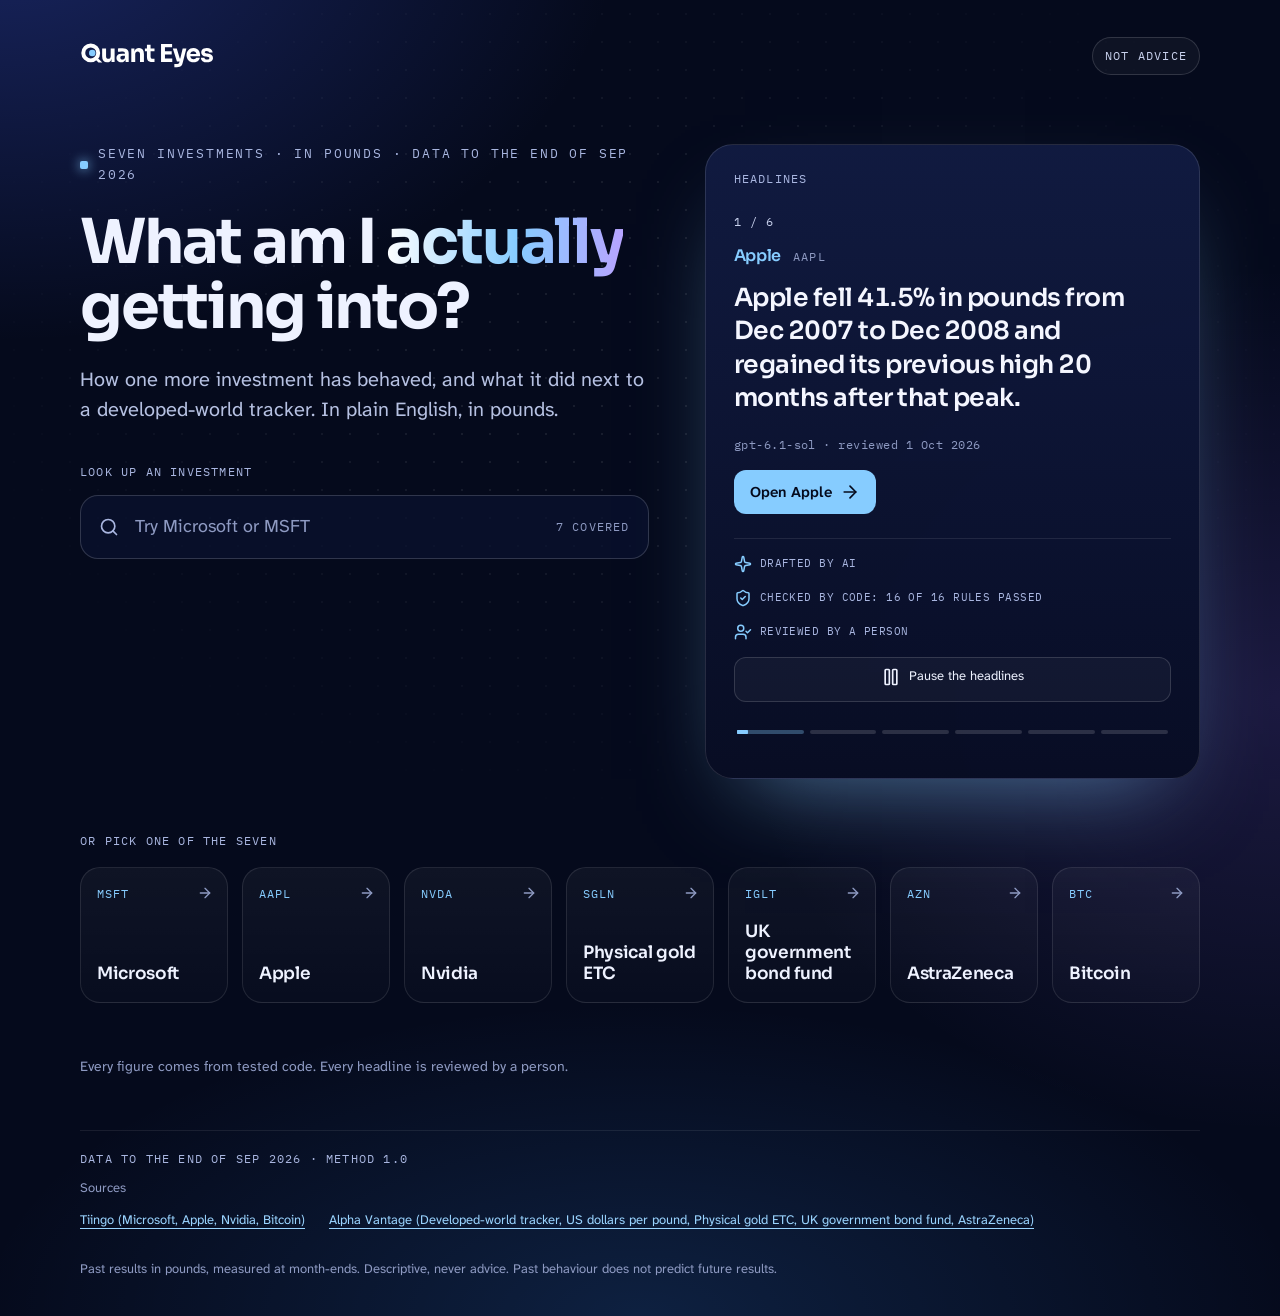
==== site/index.html @ 141f1e31 "Task 10b: Quant Eyes logo in the header, SVG favicon, old mark removed; site rebuilt" ====
<!doctype html>
<html lang="en-GB">
<head>
<meta charset="utf-8">
<meta name="viewport" content="width=device-width, initial-scale=1">
<title data-qx="title">Quant Eyes: seven investments in plain English</title>
<meta data-qx="description" data-qx-attr="content" content="How one more investment has behaved, and what it did next to a developed-world tracker. In plain English, in pounds." name="description">
<meta data-qx="og-title" data-qx-attr="content" content="Quant Eyes: seven investments in plain English" property="og:title">
<meta data-qx="og-description" data-qx-attr="content" content="How one more investment has behaved, and what it did next to a developed-world tracker. In plain English, in pounds." property="og:description">
<meta property="og:type" content="website">
<link rel="stylesheet" href="assets/site.css">
<link rel="icon" type="image/svg+xml" href="assets/brand/favicon.svg">
<script src="assets/site.js" defer>
</script>
</head>
<body>
<header>
<a data-qx="site-name" href="./">Quant Eyes</a>
<p data-qx="not-advice">Not advice</p>
</header>
<main data-layout="landing">
<div data-layout="landing-intro">
<p data-qx="kicker">Seven investments · in pounds · data to the end of Sep 2026</p>
<h1 data-qx="hero">What am I 
<span data-layout="hero-accent">actually
</span> getting into?
</h1>
<p data-qx="tagline">How one more investment has behaved, and what it did next to a developed-world tracker. In plain English, in pounds.</p>
<div data-layout="search" hidden>
<label data-qx="search-label" for="asset-search">Look up an investment</label>
<div data-layout="search-field">
<input data-qx="search-hint" data-qx-attr="placeholder" placeholder="Try Microsoft or MSFT" id="asset-search" type="search">
<p data-qx="search-count">7 covered</p>
</div>
<ul>
<li hidden>
<a href="msft/">
<span data-qx="result-label" data-qx-key="msft">Microsoft</span>
<span data-qx="result-ticker" data-qx-key="msft">MSFT</span>
<span data-qx="result-name" data-qx-key="msft">Microsoft Corporation</span>
</a>
</li>
<li hidden>
<a href="aapl/">
<span data-qx="result-label" data-qx-key="aapl">Apple</span>
<span data-qx="result-ticker" data-qx-key="aapl">AAPL</span>
<span data-qx="result-name" data-qx-key="aapl">Apple Inc.</span>
</a>
</li>
<li hidden>
<a href="nvda/">
<span data-qx="result-label" data-qx-key="nvda">Nvidia</span>
<span data-qx="result-ticker" data-qx-key="nvda">NVDA</span>
<span data-qx="result-name" data-qx-key="nvda">NVIDIA Corporation</span>
</a>
</li>
<li hidden>
<a href="sgln/">
<span data-qx="result-label" data-qx-key="sgln">Physical gold ETC</span>
<span data-qx="result-ticker" data-qx-key="sgln">SGLN</span>
<span data-qx="result-name" data-qx-key="sgln">iShares Physical Gold ETC</span>
</a>
</li>
<li hidden>
<a href="iglt/">
<span data-qx="result-label" data-qx-key="iglt">UK government bond fund</span>
<span data-qx="result-ticker" data-qx-key="iglt">IGLT</span>
<span data-qx="result-name" data-qx-key="iglt">iShares Core UK Gilts UCITS ETF</span>
</a>
</li>
<li hidden>
<a href="azn/">
<span data-qx="result-label" data-qx-key="azn">AstraZeneca</span>
<span data-qx="result-ticker" data-qx-key="azn">AZN</span>
<span data-qx="result-name" data-qx-key="azn">AstraZeneca PLC</span>
</a>
</li>
<li hidden>
<a href="btc/">
<span data-qx="result-label" data-qx-key="btc">Bitcoin</span>
<span data-qx="result-ticker" data-qx-key="btc">BTC</span>
<span data-qx="result-name" data-qx-key="btc">Bitcoin</span>
</a>
</li>
</ul>
<div data-layout="not-covered" hidden>
<p data-qx="not-covered-title">Not covered yet</p>
<p data-qx="not-covered-text">This site covers seven investments in depth rather than many in outline. Every figure comes from tested code, and every headline is reviewed by a person.</p>
</div>
</div>
</div>
<section data-layout="headlines">
<p data-qx="section-label" data-qx-key="headlines">Headlines</p>
<article>
<div data-layout="slide-heading">
<p data-qx="slide-position" data-qx-key="aapl">1 / 6</p>
<p data-qx="slide-label" data-qx-key="aapl">Apple</p>
<p data-qx="slide-ticker" data-qx-key="aapl">AAPL</p>
</div>
<p data-qx="headline" data-qx-key="aapl">Apple fell 41.5% in pounds from Dec 2007 to Dec 2008 and regained its previous high 20 months after that peak.</p>
<p data-qx="slide-meta" data-qx-key="aapl">gpt-6.1-sol · reviewed 1 Oct 2026</p>
<a data-qx="slide-open" data-qx-key="aapl" href="aapl/">Open Apple</a>
</article>
<article>
<div data-layout="slide-heading">
<p data-qx="slide-position" data-qx-key="nvda">2 / 6</p>
<p data-qx="slide-label" data-qx-key="nvda">Nvidia</p>
<p data-qx="slide-ticker" data-qx-key="nvda">NVDA</p>
</div>
<p data-qx="headline" data-qx-key="nvda">Nvidia fell 72.5% in pounds from Sep 2007 to Nov 2008, leaving £10,000 invested at the high worth £2,750 at the low.</p>
<p data-qx="slide-meta" data-qx-key="nvda">gpt-6.1-sol · reviewed 1 Oct 2026</p>
<a data-qx="slide-open" data-qx-key="nvda" href="nvda/">Open Nvidia</a>
</article>
<article>
<div data-layout="slide-heading">
<p data-qx="slide-position" data-qx-key="sgln">3 / 6</p>
<p data-qx="slide-label" data-qx-key="sgln">Physical gold ETC</p>
<p data-qx="slide-ticker" data-qx-key="sgln">SGLN</p>
</div>
<p data-qx="headline" data-qx-key="sgln">Physical gold ETC had annual volatility of 16.9% and fell 38.2% in pounds from Aug 2011 to Jul 2015.</p>
<p data-qx="slide-meta" data-qx-key="sgln">gpt-6.1-sol · reviewed 1 Oct 2026</p>
<a data-qx="slide-open" data-qx-key="sgln" href="sgln/">Open Physical gold ETC</a>
</article>
<article>
<div data-layout="slide-heading">
<p data-qx="slide-position" data-qx-key="iglt">4 / 6</p>
<p data-qx="slide-label" data-qx-key="iglt">UK government bond fund</p>
<p data-qx="slide-ticker" data-qx-key="iglt">IGLT</p>
</div>
<p data-qx="headline" data-qx-key="iglt">The UK government bond fund fell 31.9% from May 2020 to Oct 2023 and remained 26.8% below that high in Sep 2026.</p>
<p data-qx="slide-meta" data-qx-key="iglt">gpt-6.1-sol · reviewed 1 Oct 2026</p>
<a data-qx="slide-open" data-qx-key="iglt" href="iglt/">Open UK government bond fund</a>
</article>
<article>
<div data-layout="slide-heading">
<p data-qx="slide-position" data-qx-key="azn">5 / 6</p>
<p data-qx="slide-label" data-qx-key="azn">AstraZeneca</p>
<p data-qx="slide-ticker" data-qx-key="azn">AZN</p>
</div>
<p data-qx="headline" data-qx-key="azn">AstraZeneca fell 41.0% from Aug 2006 to Mar 2008 and regained its previous high 43 months after the fall began.</p>
<p data-qx="slide-meta" data-qx-key="azn">gpt-6.1-sol · reviewed 1 Oct 2026</p>
<a data-qx="slide-open" data-qx-key="azn" href="azn/">Open AstraZeneca</a>
</article>
<article>
<div data-layout="slide-heading">
<p data-qx="slide-position" data-qx-key="btc">6 / 6</p>
<p data-qx="slide-label" data-qx-key="btc">Bitcoin</p>
<p data-qx="slide-ticker" data-qx-key="btc">BTC</p>
</div>
<p data-qx="headline" data-qx-key="btc">Bitcoin’s volatility was 72.2% a year in pounds, and it fell 74.2% from Dec 2017 to Jan 2019.</p>
<p data-qx="slide-meta" data-qx-key="btc">gpt-6.1-sol · reviewed 1 Oct 2026</p>
<a data-qx="slide-open" data-qx-key="btc" href="btc/">Open Bitcoin</a>
</article>
<div data-layout="chain">
<p data-qx="chain" data-qx-key="drafted">Drafted by AI</p>
<p data-qx="chain" data-qx-key="checked">Checked by code: 16 of 16 rules passed</p>
<p data-qx="chain" data-qx-key="reviewed">Reviewed by a person</p>
</div>
<div data-layout="headline-controls" hidden>
<button type="button" data-layout="headline-toggle">
<span data-qx="pause">Pause the headlines</span>
<span data-qx="play" hidden>Play the headlines</span>
</button>
<button data-qx="segment" data-qx-key="aapl" data-qx-attr="aria-label" aria-label="Show the headline for Apple" type="button"></button>
<button data-qx="segment" data-qx-key="nvda" data-qx-attr="aria-label" aria-label="Show the headline for Nvidia" type="button"></button>
<button data-qx="segment" data-qx-key="sgln" data-qx-attr="aria-label" aria-label="Show the headline for Physical gold ETC" type="button"></button>
<button data-qx="segment" data-qx-key="iglt" data-qx-attr="aria-label" aria-label="Show the headline for UK government bond fund" type="button"></button>
<button data-qx="segment" data-qx-key="azn" data-qx-attr="aria-label" aria-label="Show the headline for AstraZeneca" type="button"></button>
<button data-qx="segment" data-qx-key="btc" data-qx-attr="aria-label" aria-label="Show the headline for Bitcoin" type="button"></button>
</div>
</section>
<div data-layout="tiles">
<p data-qx="tiles-label">Or pick one of the seven</p>
<div data-layout="tile-grid">
<a href="msft/">
<span data-qx="tile-ticker" data-qx-key="msft">MSFT</span>
<span data-qx="tile-label" data-qx-key="msft">Microsoft</span>
</a>
<a href="aapl/">
<span data-qx="tile-ticker" data-qx-key="aapl">AAPL</span>
<span data-qx="tile-label" data-qx-key="aapl">Apple</span>
</a>
<a href="nvda/">
<span data-qx="tile-ticker" data-qx-key="nvda">NVDA</span>
<span data-qx="tile-label" data-qx-key="nvda">Nvidia</span>
</a>
<a href="sgln/">
<span data-qx="tile-ticker" data-qx-key="sgln">SGLN</span>
<span data-qx="tile-label" data-qx-key="sgln">Physical gold ETC</span>
</a>
<a href="iglt/">
<span data-qx="tile-ticker" data-qx-key="iglt">IGLT</span>
<span data-qx="tile-label" data-qx-key="iglt">UK government bond fund</span>
</a>
<a href="azn/">
<span data-qx="tile-ticker" data-qx-key="azn">AZN</span>
<span data-qx="tile-label" data-qx-key="azn">AstraZeneca</span>
</a>
<a href="btc/">
<span data-qx="tile-ticker" data-qx-key="btc">BTC</span>
<span data-qx="tile-label" data-qx-key="btc">Bitcoin</span>
</a>
</div>
</div>
<p data-qx="strip">Every figure comes from tested code. Every headline is reviewed by a person.</p>
</main>
<footer>
<p data-qx="footer-data">Data to the end of Sep 2026 · Method 1.0</p>
<div data-layout="sources">
<p data-qx="sources-label">Sources</p>
<a data-qx="source" data-qx-key="Tiingo" href="https://www.tiingo.com">Tiingo (Microsoft, Apple, Nvidia, Bitcoin)</a>
<a data-qx="source" data-qx-key="Alpha Vantage" href="https://www.alphavantage.co">Alpha Vantage (Developed-world tracker, US dollars per pound, Physical gold ETC, UK government bond fund, AstraZeneca)</a>
</div>
<p data-qx="disclaimer">Past results in pounds, measured at month-ends. Descriptive, never advice. Past behaviour does not predict future results.</p>
</footer>
</body>
</html>
---- site/assets/site.css ----
@font-face {
  font-family: "Sora";
  src: url("fonts/sora-latin-600-normal.woff2") format("woff2");
  font-weight: 600;
  font-style: normal;
  font-display: swap;
}
@font-face {
  font-family: "Sora";
  src: url("fonts/sora-latin-700-normal.woff2") format("woff2");
  font-weight: 700;
  font-style: normal;
  font-display: swap;
}
@font-face {
  font-family: "Atkinson Hyperlegible Next";
  src: url("fonts/atkinson-hyperlegible-next-latin-400-normal.woff2") format("woff2");
  font-weight: 400;
  font-style: normal;
  font-display: swap;
}
@font-face {
  font-family: "Atkinson Hyperlegible Next";
  src: url("fonts/atkinson-hyperlegible-next-latin-600-normal.woff2") format("woff2");
  font-weight: 600;
  font-style: normal;
  font-display: swap;
}
@font-face {
  font-family: "Atkinson Hyperlegible Next";
  src: url("fonts/atkinson-hyperlegible-next-latin-700-normal.woff2") format("woff2");
  font-weight: 700;
  font-style: normal;
  font-display: swap;
}
@font-face {
  font-family: "IBM Plex Mono";
  src: url("fonts/ibm-plex-mono-latin-400-normal.woff2") format("woff2");
  font-weight: 400;
  font-style: normal;
  font-display: swap;
}
@font-face {
  font-family: "IBM Plex Mono";
  src: url("fonts/ibm-plex-mono-latin-500-normal.woff2") format("woff2");
  font-weight: 500;
  font-style: normal;
  font-display: swap;
}

:root {
  color-scheme: dark;
  --qx-ground: #050A1C;
  --qx-text: #EEF2FF;
  --qx-secondary: #B6C1E2;
  --qx-label: #A9B6E0;
  --qx-muted: #8E9AC2;
  --qx-accent: #86CCFF;
  --qx-glow: rgba(134, 204, 255, 0.55);
  --qx-line: rgba(255, 255, 255, 0.09);
  --qx-display: "Sora", system-ui, sans-serif;
  --qx-body: "Atkinson Hyperlegible Next", system-ui, sans-serif;
  --qx-mono: "IBM Plex Mono", ui-monospace, monospace;
}
* { box-sizing: border-box; }
html { background: var(--qx-ground); }
body {
  margin: 0;
  min-width: 320px;
  color: var(--qx-text);
  background-color: var(--qx-ground);
  background-image: radial-gradient(1000px 680px at 0% -80px, rgba(70, 100, 255, 0.30), transparent 62%), radial-gradient(900px 720px at 100% 700px, rgba(150, 110, 255, 0.16), transparent 60%), radial-gradient(1100px 520px at 50% 100%, rgba(60, 150, 255, 0.16), transparent 60%);
  font-family: var(--qx-body);
  font-variant-numeric: tabular-nums;
  font-size: 18px;
  line-height: 1.6;
  -webkit-font-smoothing: antialiased;
  position: relative;
  isolation: isolate;
}
body::before {
  content: "";
  position: absolute;
  z-index: -1;
  inset: 0 0 auto;
  height: 1000px;
  pointer-events: none;
  background-image: radial-gradient(rgba(255, 255, 255, 0.08) 1px, transparent 1.4px);
  background-size: 28px 28px;
  -webkit-mask-image: radial-gradient(ellipse 70% 60% at 50% 35%, #000 25%, transparent 80%);
  mask-image: radial-gradient(ellipse 70% 60% at 50% 35%, #000 25%, transparent 80%);
}
body > header, main, footer { width: calc(100% - 160px); max-width: 1440px; margin-inline: auto; }
body > header { display: flex; justify-content: space-between; align-items: center; gap: 16px; min-height: 84px; padding-top: 28px; }
p, h1, h2, h3, figure { margin: 0; }
a { color: #9AD4FF; text-underline-offset: 4px; }
button, input { font: inherit; color: inherit; }
button { min-height: 44px; min-width: 44px; border: 1px solid rgba(255, 255, 255, 0.14); border-radius: 12px; background: rgba(255, 255, 255, 0.04); }
button, summary { cursor: pointer; }
a, button, summary, input { -webkit-tap-highlight-color: transparent; }
a:focus-visible, button:focus-visible, summary:focus-visible, input:focus-visible { outline: 2px solid #9AD4FF; outline-offset: 3px; }
a, button, summary { transition: color 160ms ease, background-color 160ms ease, border-color 160ms ease, box-shadow 160ms ease, transform 160ms ease; }
[hidden] { display: none !important; }
[data-layout] { min-width: 0; }
[data-qx] { overflow-wrap: anywhere; }
[data-qx="site-name"], [data-qx="hero"], [data-qx="asset-label"], [data-qx="card-title"], [data-qx="headline"], [data-qx="figure"], [data-qx="scale-value"], [data-qx="bar-value"], [data-qx="tile-label"], [data-qx="slide-label"] { font-family: var(--qx-display); font-weight: 600; letter-spacing: -0.02em; }
[data-qx="kicker"], [data-qx="tag"], [data-qx="section-label"], [data-qx="chain"], [data-qx="card-number"], [data-qx="maths-head"], [data-qx="footer-data"], [data-qx="not-advice"], [data-qx="rail-label"], [data-qx="rail-number"], [data-qx="compared-label"], [data-qx="search-label"], [data-qx="search-count"], [data-qx="tiles-label"], [data-qx="tile-ticker"], [data-qx="slide-position"], [data-qx="slide-ticker"], [data-qx="slide-meta"], [data-qx="bars-label"], [data-qx="bar-label"], [data-qx="drain-label"], [data-qx="drain-period"], [data-qx="timeline-label"], [data-qx="segment"], [data-qx="point-date"], [data-qx="scale-label"], [data-qx="scale-mark"], [data-qx="mix-part"], [data-qx="chips-label"], [data-qx="chip-label"] {
  font-family: var(--qx-mono);
  font-size: 12px;
  font-weight: 400;
  line-height: 1.6;
  letter-spacing: 0.10em;
  text-transform: uppercase;
  color: var(--qx-label);
}
[data-qx="figure"], [data-qx="bar-value"], [data-qx="scale-value"], [data-qx="chip-value"], [data-qx="maths-value"], [data-qx="maths-period"], [data-qx="segment"], [data-qx="point-date"], [data-qx="slide-position"] { font-variant-numeric: tabular-nums; }
[data-qx="site-name"] { display: block; flex-shrink: 0; width: calc(28px * 5475 / 1142); min-height: 44px; background: url("brand/logo.svg") center / auto 28px no-repeat; overflow: hidden; white-space: nowrap; text-indent: 100%; color: var(--qx-text); text-decoration: none; }
[data-qx="not-advice"] { border: 1px solid rgba(255, 255, 255, 0.14); border-radius: 999px; padding: 8px 12px; background: rgba(255, 255, 255, 0.04); color: #C9D2EE; white-space: nowrap; }
[data-qx="back"], [data-qx="slide-open"], summary { display: flex; align-items: center; gap: 8px; min-height: 44px; text-decoration: none; }
[data-qx="back"] { width: fit-content; font-size: 15px; margin-block: 20px 16px; color: #C9D2EE; }
[data-qx="back"]::before, [data-qx="slide-open"]::after, [data-layout="tile-grid"] > a::after, [data-layout="search-field"]::before, [data-qx="not-covered-title"]::before, [data-qx="chain"]::before, [data-qx="pause"]::before, [data-qx="play"]::before, summary::after {
  content: "";
  display: inline-block;
  flex: 0 0 auto;
  width: 20px;
  height: 20px;
  background-color: currentColor;
  -webkit-mask-position: center;
  mask-position: center;
  -webkit-mask-size: contain;
  mask-size: contain;
  -webkit-mask-repeat: no-repeat;
  mask-repeat: no-repeat;
}
[data-qx="back"]::before { -webkit-mask-image: url("icons/chevron-left.svg"); mask-image: url("icons/chevron-left.svg"); }
[data-qx="slide-open"]::after, [data-layout="tile-grid"] > a::after { -webkit-mask-image: url("icons/arrow-right.svg"); mask-image: url("icons/arrow-right.svg"); }
[data-layout="search-field"]::before { -webkit-mask-image: url("icons/search.svg"); mask-image: url("icons/search.svg"); }
[data-qx="not-covered-title"]::before { -webkit-mask-image: url("icons/circle-alert.svg"); mask-image: url("icons/circle-alert.svg"); }
[data-qx="chain"][data-qx-key="drafted"]::before { -webkit-mask-image: url("icons/sparkle.svg"); mask-image: url("icons/sparkle.svg"); }
[data-qx="chain"][data-qx-key="checked"]::before { -webkit-mask-image: url("icons/shield-check.svg"); mask-image: url("icons/shield-check.svg"); }
[data-qx="chain"][data-qx-key="reviewed"]::before { -webkit-mask-image: url("icons/user-check.svg"); mask-image: url("icons/user-check.svg"); }
[data-qx="pause"]::before { -webkit-mask-image: url("icons/pause.svg"); mask-image: url("icons/pause.svg"); }
[data-qx="play"]::before { -webkit-mask-image: url("icons/play.svg"); mask-image: url("icons/play.svg"); }
[data-qx="pause"], [data-qx="play"] { display: inline-flex; align-items: center; gap: 8px; }
[data-layout="headline-controls"] { display: flex; flex-wrap: wrap; align-items: center; gap: 8px; }
summary::after { -webkit-mask-image: url("icons/chevron-down.svg"); mask-image: url("icons/chevron-down.svg"); }

/* Landing: the whole static headline list remains in document order. */
main[data-layout="landing"] { padding-top: 60px; display: grid; grid-template-columns: minmax(0, 31fr) minmax(0, 27fr); gap: 52px 56px; align-items: start; }
[data-layout="landing-intro"] { display: flex; flex-direction: column; gap: 24px; }
[data-qx="kicker"] { font-size: 13px; letter-spacing: 0.14em; }
[data-layout="landing-intro"] > [data-qx="kicker"] { display: flex; align-items: center; gap: 10px; }
[data-layout="landing-intro"] > [data-qx="kicker"]::before { content: ""; width: 8px; height: 8px; flex: 0 0 8px; border-radius: 2px; background: var(--qx-accent); box-shadow: 0 0 12px var(--qx-accent); }
[data-qx="hero"] { font-size: 62px; line-height: 1.05; font-weight: 700; letter-spacing: -0.035em; text-wrap: balance; }
[data-layout="hero-accent"] { background: linear-gradient(92deg, #FFFFFF, var(--qx-accent) 55%, #B8A4FF); -webkit-background-clip: text; background-clip: text; color: transparent; }
[data-qx="tagline"] { max-width: 580px; font-size: 20px; line-height: 1.5; color: var(--qx-secondary); }
[data-layout="headlines"], [data-layout="headline"] { border: 1px solid rgba(255, 255, 255, 0.12); background: linear-gradient(180deg, rgba(17, 27, 66, 0.97), rgba(8, 13, 36, 0.98)); border-radius: 28px; box-shadow: 0 40px 90px -40px var(--qx-glow); padding: 24px 28px; }
[data-layout="headlines"] > article { padding-block: 24px; border-bottom: 1px solid var(--qx-line); }
[data-layout="headlines"] [data-qx="headline"] { margin-block: 12px 20px; font-size: 25px; line-height: 1.34; color: #F4F6FF; }
[data-qx="slide-position"] { color: #C9D2EE; margin-bottom: 8px; }
[data-qx="slide-label"] { color: var(--qx-accent); font-size: 16px; }
[data-qx="slide-ticker"] { color: var(--qx-muted); margin-top: 4px; }
[data-layout="slide-heading"] { display: flex; align-items: baseline; flex-wrap: wrap; gap: 8px 12px; }
[data-layout="slide-heading"] > [data-qx="slide-position"] { flex-basis: 100%; margin-bottom: 4px; }
[data-qx="slide-meta"] { color: var(--qx-muted); letter-spacing: 0.04em; text-transform: none; }
[data-qx="slide-open"] { margin-top: 16px; width: fit-content; padding: 6px 16px; border-radius: 12px; background: var(--qx-accent); color: var(--qx-ground); font-size: 15px; font-weight: 600; }
[data-layout="chain"] { display: flex; flex-wrap: wrap; gap: 16px 24px; }
[data-qx="chain"] { display: flex; gap: 8px; align-items: center; font-size: 11px; letter-spacing: 0.04em; }
[data-qx="chain"]::before { color: var(--qx-accent); width: 18px; height: 18px; }
[data-qx="chain-detail"] { margin-top: 4px; padding-left: 26px; color: var(--qx-muted); font-family: var(--qx-mono); font-size: 11px; }
[data-layout="headlines"] > [data-qx="chain"], [data-layout="headlines"] > [data-layout="chain"] { margin-top: 16px; }
[data-layout="tiles"], [data-qx="strip"] { grid-column: 1 / -1; }
[data-qx="tiles-label"] { margin-bottom: 16px; }
[data-layout="tile-grid"] { display: grid; grid-template-columns: repeat(7, minmax(0, 1fr)); gap: 14px; }
[data-layout="tile-grid"] > a { position: relative; min-width: 0; min-height: 128px; padding: 16px 16px 18px; border: 1px solid rgba(255, 255, 255, 0.10); border-radius: 20px; background: linear-gradient(180deg, rgba(255, 255, 255, 0.045), rgba(255, 255, 255, 0.015)); display: flex; flex-direction: column; gap: 18px; justify-content: space-between; color: var(--qx-text); text-decoration: none; }
[data-layout="tile-grid"] > a::after { position: absolute; top: 17px; right: 14px; width: 16px; height: 16px; color: var(--qx-muted); }
[data-qx="tile-ticker"] { padding-right: 16px; color: var(--qx-accent); letter-spacing: 0.08em; }
[data-qx="tile-label"] { font-size: 17px; line-height: 1.25; }
[data-qx="strip"] { color: var(--qx-muted); font-size: 14px; }
[data-layout="search"] { margin-top: 8px; }
[data-layout="search-field"] { margin-top: 10px; display: flex; gap: 14px; align-items: center; min-height: 64px; padding: 0 18px; border-radius: 18px; border: 1px solid rgba(255, 255, 255, 0.16); background: rgba(10, 18, 48, 0.72); }
[data-layout="search-field"]::before { color: var(--qx-label); }
[data-layout="search-field"]:focus-within { border-color: var(--qx-accent); box-shadow: 0 0 0 4px rgba(134, 204, 255, 0.16), 0 0 40px -8px var(--qx-glow); }
input[type="search"] { min-width: 0; width: 100%; min-height: 44px; border: 0; background: transparent; }
input::placeholder { color: var(--qx-muted); opacity: 1; }
[data-qx="search-count"] { flex-shrink: 0; color: var(--qx-muted); }
[data-layout="search"] ul { list-style: none; margin: 10px 0 0; padding: 8px; }
[data-layout="search"] li > a { display: flex; flex-wrap: wrap; align-items: center; gap: 8px 12px; min-height: 52px; padding: 12px; text-decoration: none; }
[data-qx="result-name"] { flex-basis: 100%; font-size: 14px; color: var(--qx-secondary); }
[data-qx="result-ticker"] { font: 12px var(--qx-mono); color: var(--qx-muted); }
[data-layout="not-covered"] { margin-top: 12px; padding: 22px 20px; border: 1px solid rgba(255, 255, 255, 0.14); border-radius: 22px; background: linear-gradient(180deg, rgba(17, 27, 66, 0.96), rgba(8, 13, 36, 0.98)); box-shadow: 0 30px 70px -36px var(--qx-glow); }
[data-qx="not-covered-title"] { font: 600 26px / 1.3 var(--qx-display); }
[data-qx="not-covered-title"]::before { display: block; margin-bottom: 16px; color: var(--qx-accent); width: 28px; height: 28px; }
[data-qx="not-covered-text"] { margin-top: 12px; color: var(--qx-secondary); font-size: 15px; line-height: 1.55; }

/* Asset introduction, question rail and cards. */
[data-layout="asset-intro"] { display: grid; grid-template-columns: minmax(0, 5fr) minmax(0, 7fr); gap: 56px; align-items: center; }
[data-layout="identity"] { display: flex; flex-direction: column; gap: 16px; }
[data-qx="asset-label"] { font-size: clamp(52px, 6.12vw, 88px); font-weight: 700; line-height: 1; letter-spacing: -0.04em; }
[data-qx="asset-name"] { font-size: 17px; color: var(--qx-secondary); }
[data-layout="tags"] { display: flex; flex-wrap: wrap; gap: 8px; }
[data-qx="tag"] { padding: 6px 10px; border-radius: 999px; border: 1px solid var(--qx-line); background: rgba(255, 255, 255, 0.035); font-size: 10px; letter-spacing: 0.06em; }
[data-layout="headline"] { border-radius: 30px; padding: 30px 36px 22px; }
[data-layout="headline"] [data-qx="headline"] { margin-block: 14px 24px; font-size: 30px; line-height: 1.3; color: #F4F6FF; text-wrap: pretty; }
[data-qx="no-headline"] { margin-top: 14px; color: var(--qx-secondary); }
[data-layout="asset-body"] { display: grid; grid-template-columns: 256px minmax(0, 1fr); gap: 56px; margin-top: 72px; align-items: start; }
[data-layout="rail"] { position: sticky; top: 24px; }
[data-layout="rail-links"] { display: flex; flex-direction: column; gap: 6px; margin-top: 16px; }
[data-layout="rail-links"] > a { display: flex; align-items: baseline; gap: 12px; min-height: 44px; padding: 12px; border: 1px solid transparent; border-radius: 12px; color: var(--qx-secondary); text-decoration: none; font-size: 15px; line-height: 1.4; }
[data-qx="rail-number"] { color: var(--qx-accent); flex: 0 0 2ch; white-space: nowrap; }
[data-layout="benchmark"] { margin-top: 24px; padding: 20px 16px; border: 1px solid var(--qx-line); border-radius: 16px; background: rgba(255, 255, 255, 0.025); }
[data-qx="benchmark-label"] { font-size: 15px; margin-block: 8px 4px; }
[data-qx="benchmark-name"] { font-size: 13px; line-height: 1.5; color: var(--qx-muted); }
[data-layout="cards"] { display: flex; flex-direction: column; gap: 28px; }
[data-layout="cards"] > section { scroll-margin-top: 24px; display: flex; flex-direction: column; gap: 20px; border-radius: 28px; border: 1px solid var(--qx-line); background: linear-gradient(180deg, rgba(255, 255, 255, 0.045), rgba(255, 255, 255, 0.015)); box-shadow: inset 0 1px 0 rgba(255, 255, 255, 0.07), 0 40px 80px -50px rgba(0, 0, 0, 0.8); padding: 36px 40px 28px; }
[data-layout="card-heading"] { display: flex; align-items: baseline; gap: 16px; padding-bottom: 4px; }
[data-qx="card-number"] { flex-shrink: 0; color: var(--qx-accent); font-size: 14px; letter-spacing: 0.06em; }
[data-qx="card-title"] { font-size: 30px; line-height: 1.2; }
[data-layout="card-lead"] { display: grid; grid-template-columns: repeat(2, minmax(0, 1fr)); gap: 40px; align-items: start; }
[data-layout="lead-copy"] { display: flex; flex-direction: column; gap: 20px; }
[data-qx="figure"] { font-size: clamp(64px, 7.22vw, 104px); font-weight: 700; line-height: 0.95; letter-spacing: -0.05em; color: #F4F6FF; }
[data-layout="lead-copy"] > [data-qx="figure"] { background: linear-gradient(120deg, #F4F6FF 20%, var(--qx-accent)); -webkit-background-clip: text; background-clip: text; color: transparent; filter: drop-shadow(0 0 24px rgba(134, 204, 255, 0.16)); }
[data-qx="sentence"] { color: #DCE3F7; font-size: 18px; line-height: 1.6; }
[data-qx="sentence"][data-qx-key="bumpy.2"], [data-qx="sentence"][data-qx-key="worst.3"], [data-qx="sentence"][data-qx-key="panic.6"] { color: #A3AFD4; font-size: 15px; }
[data-layout="bars"], [data-layout="drain"], [data-layout="timeline"], [data-layout="correlation"] { padding: 24px; border: 1px solid rgba(255, 255, 255, 0.08); border-radius: 20px; background: rgba(5, 10, 28, 0.55); }
[data-layout="bar"] { display: grid; grid-template-columns: minmax(0, 1fr) auto; gap: 10px 12px; margin-top: 20px; align-items: baseline; }
[data-layout="bars"] > [data-qx="sentence"] { margin-top: 18px; font-size: 14px; line-height: 1.55; color: #A3AFD4; }
[data-qx="bar-value"] { font-size: 18px; }
[data-layout="bar-track"] { grid-column: 1 / -1; height: 12px; background: rgba(255, 255, 255, 0.05); border-radius: 6px; overflow: hidden; }
[data-layout="bar-track"] > [data-qx="size"], [data-layout="drain-track"] > [data-qx="size"] { display: block; height: 100%; width: calc(var(--qx-size) * 100%); background: linear-gradient(90deg, #598FDE, var(--qx-accent)); }
[data-qx="size"][data-qx-key="bumpy.tracker"] { background: rgba(238, 242, 255, 0.42); }
[data-layout="drain"] { display: grid; grid-template-columns: minmax(0, 1fr) minmax(0, 1fr); gap: 16px 8px; align-items: baseline; }
[data-qx="drain-label"], [data-layout="drain"] > [data-qx="figure"], [data-qx="drain-period"], [data-layout="drain-track"] { grid-column: 1 / -1; }
[data-layout="drain"] > [data-qx="figure"] { font-size: 56px; letter-spacing: -0.03em; line-height: 1; }
[data-qx="drain-period"] { font-size: 11px; letter-spacing: 0.08em; }
[data-layout="drain-track"] { height: 28px; border-radius: 10px; overflow: hidden; background-image: repeating-linear-gradient(135deg, rgba(255, 255, 255, 0.10) 0px, rgba(255, 255, 255, 0.10) 6px, transparent 6px, transparent 12px); }
[data-qx="drain-left"], [data-qx="drain-lost"] { font-size: 14px; color: #DCE3F7; }
[data-qx="drain-lost"] { text-align: right; color: #A3AFD4; }

/* The size spans alone establish the timeline's two grid tracks. Labels are
   positioned in those tracks and never contribute an intrinsic minimum size. */
[data-layout="timeline-container"] { container-type: inline-size; margin-top: 20px; }
[data-layout="timeline-track"] { position: relative; display: grid; grid-template-columns: max-content max-content; grid-template-rows: 28px 16px 84px; }
[data-layout="timeline-track"] > [data-qx="size"] { grid-row: 2; align-self: center; position: relative; width: calc(var(--qx-size) * 100cqw); height: 2px; background: var(--qx-accent); }
[data-qx="size"][data-qx-key="worst.fall"] { grid-column: 1; }
[data-qx="size"][data-qx-key="worst.recovery"], [data-qx="size"][data-qx-key="worst.since-low"] { grid-column: 2; }
[data-layout="timeline-track"] > [data-qx="size"]::before, [data-layout="timeline-track"] > [data-qx="size"]:last-of-type::after { content: ""; position: absolute; width: 16px; height: 16px; border: 2px solid var(--qx-accent); border-radius: 50%; background: var(--qx-ground); top: 50%; left: 0; transform: translate(-50%, -50%); box-shadow: 0 0 14px var(--qx-glow); }
[data-layout="timeline-track"] > [data-qx="size"]:last-of-type::after { left: 100%; }
[data-layout="timeline-track"] > [data-qx="segment"] { position: absolute; grid-row: 1 / 2; inset: 0; text-align: center; letter-spacing: 0.04em; font-size: 11px; }
[data-qx="segment"][data-qx-key="worst.fall"] { grid-column: 1 / 2; }
[data-qx="segment"][data-qx-key="worst.recovery"], [data-qx="segment"][data-qx-key="worst.since-low"] { grid-column: 2 / 3; }
[data-layout="timeline-point"] { position: absolute; grid-row: 3; top: 8px; width: max-content; max-width: 150px; }
[data-layout="timeline-point"][data-point="high"] { grid-column: 1 / 2; left: 0; max-width: min(150px, calc(100% - 12px)); }
[data-layout="timeline-point"][data-point="low"] { grid-column: 2 / 3; left: 0; max-width: min(150px, 50%); }
[data-layout="timeline-point"][data-point="back"], [data-layout="timeline-point"][data-point="end"] { grid-column: 2 / 3; right: 0; text-align: right; max-width: min(150px, 50%); }
[data-qx="point-label"] { font-size: 14px; font-weight: 600; }
[data-qx="point-date"] { margin-top: 4px; font-size: 11px; letter-spacing: 0.04em; }
[data-layout="episode"] { display: grid; grid-template-columns: repeat(2, minmax(0, 1fr)); gap: 40px; border-top: 1px solid var(--qx-line); padding-top: 20px; align-items: center; }
[data-layout="episode-copy"] > p + p { margin-top: 6px; font-size: 15px; color: #A3AFD4; }
[data-layout="chips"] { display: flex; flex-direction: column; gap: 10px; }
[data-layout="chip"] { display: flex; flex-wrap: wrap; justify-content: space-between; gap: 4px 12px; padding: 10px 12px; border: 1px solid var(--qx-line); border-radius: 10px; background: rgba(255, 255, 255, 0.025); }
[data-qx="chip-value"] { font-size: 15px; font-weight: 600; }

/* Range-high paints from zero; range-low masks that paint up to its own
   position. Both use the same track, with no copied numeric custom properties. */
[data-layout="correlation"] { position: relative; display: grid; grid-template-columns: minmax(0, 1fr); grid-template-rows: auto auto 16px auto auto; gap: 12px; }
[data-qx="scale-value"] { font-size: 48px; line-height: 1; }
[data-layout="correlation"]::before { content: ""; grid-row: 3; grid-column: 1; height: 8px; align-self: center; background: #202943; border-radius: 4px; }
[data-layout="correlation"] > [data-qx="size"] { position: relative; grid-row: 3; grid-column: 1; align-self: center; height: 8px; }
[data-qx="size"][data-qx-key="next.range-high"] { width: calc(var(--qx-size) * 100%); background: rgba(134, 204, 255, 0.55); z-index: 1; }
[data-qx="size"][data-qx-key="next.range-low"] { width: calc(var(--qx-size) * 100%); background: #202943; z-index: 2; }
[data-qx="size"][data-qx-key="next.correlation"] { left: calc(var(--qx-size) * 100%); width: 0; z-index: 3; }
[data-qx="size"][data-qx-key="next.correlation"]::after { content: ""; display: block; position: absolute; width: 4px; height: 24px; left: -2px; top: -8px; background: var(--qx-accent); box-shadow: 0 0 12px var(--qx-glow); }
[data-layout="scale-points"] { grid-row: 4; grid-column: 1; display: flex; justify-content: space-between; gap: 8px; }
[data-layout="scale-point"] { flex: 1 1 0; font-size: 12px; line-height: 1.35; color: var(--qx-muted); }
[data-layout="scale-point"]:nth-child(2) { text-align: center; }
[data-layout="scale-point"]:last-child { text-align: right; }
[data-qx="scale-mark"] { font-size: 13px; }
[data-qx="range"] { grid-row: 5; grid-column: 1; color: #A3AFD4; font-size: 13px; }
[data-layout="mix"] { display: flex; flex-wrap: wrap; position: relative; padding-top: 38px; }
[data-layout="mix"] > [data-qx="size"] { display: block; height: 18px; width: calc(var(--qx-size) * 100%); background: rgba(238, 242, 255, 0.42); }
[data-qx="size"][data-qx-key="next.asset"] { background: var(--qx-accent); }
[data-layout="mix"] > [data-qx="mix-part"] { position: absolute; top: 0; left: 0; max-width: 48%; }
[data-layout="mix"] > [data-qx="mix-part"][data-qx-key="next.asset"] { left: auto; right: 0; text-align: right; color: var(--qx-accent); }
details { border-top: 1px solid var(--qx-line); padding-top: 8px; }
summary { color: var(--qx-accent); font-size: 15px; font-weight: 600; list-style: none; width: fit-content; border-radius: 8px; }
summary::-webkit-details-marker { display: none; }
details[open] summary::after { transform: rotate(180deg); }
details[open] [data-qx="maths-show"] { display: none; }
details[open] [data-qx="maths-hide"][hidden] { display: inline !important; }
details > p { margin-block: 16px; font-size: 14px; line-height: 1.55; color: var(--qx-secondary); }
[data-qx="maths-note"], [data-qx="maths-sources"] { font-size: 13px; color: #A3AFD4; }
table { width: 100%; border-collapse: collapse; table-layout: fixed; font-size: 14px; }
th, td { padding: 11px 8px; border-bottom: 1px solid rgba(255, 255, 255, 0.06); text-align: left; vertical-align: top; font-weight: 400; overflow-wrap: anywhere; }
th:first-child, td:first-child { padding-left: 0; width: 44%; }
th:last-child, td:last-child { padding-right: 0; width: 34%; }
[data-qx="maths-value"], [data-qx="maths-period"], [data-qx="maths-head"]:not(:first-child) { text-align: right; }
[data-qx="maths-value"] { font-weight: 600; }
[data-qx="maths-period"] { color: var(--qx-label); }
[data-qx="maths-head"] { font-size: 11px; font-weight: 500; }
footer { margin-block: 52px 0; border-top: 1px solid rgba(255, 255, 255, 0.08); padding-block: 18px 36px; font-size: 13px; color: var(--qx-muted); }
footer > * + * { margin-top: 10px; }
[data-qx="source"], [data-qx="identity-source"] { display: inline-flex; align-items: center; min-height: 44px; margin-right: 20px; max-width: 100%; }
[data-qx="disclaimer"] { margin-top: 16px; }
@media (hover: hover) and (pointer: fine) {
  a:hover { color: #CBEAFF; }
  [data-qx="slide-open"]:hover { color: var(--qx-ground); background: #CBEAFF; }
  [data-layout="tile-grid"] > a:hover { border-color: rgba(255, 255, 255, 0.30); box-shadow: 0 18px 40px -20px var(--qx-glow); }
  [data-layout="rail-links"] > a:hover, summary:hover { background-color: rgba(255, 255, 255, 0.05); }
}

@media (max-width: 1199px) {
  body > header, main, footer { width: calc(100% - 80px); }
  [data-layout="asset-body"] { grid-template-columns: 220px minmax(0, 1fr); gap: 28px; }
  [data-layout="cards"] > section { padding-inline: 28px; }
  [data-layout="card-lead"], [data-layout="episode"] { gap: 24px; }
  [data-qx="figure"] { font-size: 72px; }
  [data-layout="card-lead"] { grid-template-columns: minmax(0, 1fr); }
  [data-qx="hero"] { font-size: 52px; }
}
@media (max-width: 1023px) {
  main[data-layout="landing"] { grid-template-columns: minmax(0, 1fr); padding-top: 40px; gap: 32px; }
  [data-layout="landing-intro"] { max-width: 650px; }
  [data-layout="asset-intro"] { grid-template-columns: minmax(0, 1fr); gap: 28px; }
  [data-layout="asset-body"] { grid-template-columns: minmax(0, 1fr); gap: 28px; margin-top: 36px; }
  [data-layout="rail"] { position: static; }
  [data-layout="rail-links"] { flex-direction: row; overflow-x: auto; padding: 5px; margin-inline: -5px; }
  [data-layout="rail-links"] > a { flex-shrink: 0; max-width: 260px; border-color: var(--qx-line); border-radius: 999px; align-items: center; }
  [data-layout="benchmark"] { margin-top: 16px; }
  [data-layout="card-lead"] { grid-template-columns: repeat(2, minmax(0, 1fr)); }
  [data-layout="tile-grid"] { grid-template-columns: repeat(4, minmax(0, 1fr)); }
}
@media (max-width: 639px) {
  body { font-size: 16px; background-image: radial-gradient(520px 420px at 0% 0%, rgba(70, 100, 255, 0.32), transparent 62%), radial-gradient(420px 380px at 100% 700px, rgba(150, 110, 255, 0.18), transparent 60%); }
  body::before { height: 620px; background-size: 24px 24px; -webkit-mask-image: radial-gradient(ellipse 80% 70% at 50% 25%, #000 20%, transparent 80%); mask-image: radial-gradient(ellipse 80% 70% at 50% 25%, #000 20%, transparent 80%); }
  body > header, main, footer { width: calc(100% - 40px); }
  body > header { min-height: 60px; padding-top: 16px; gap: 8px; }
  [data-qx="site-name"] { width: calc(24px * 5475 / 1142); background-size: auto 24px; }
  [data-qx="not-advice"] { font-size: 10px; padding: 7px 9px; letter-spacing: 0.08em; }
  main[data-layout="landing"] { padding-top: 32px; gap: 28px; }
  [data-layout="landing-intro"] { gap: 14px; }
  [data-qx="kicker"] { font-size: 11px; }
  [data-qx="hero"] { font-size: 40px; line-height: 1.08; }
  [data-qx="tagline"] { font-size: 16px; }
  [data-layout="headlines"], [data-layout="headline"] { border-radius: 24px; padding: 18px 20px 16px; }
  [data-layout="headlines"] [data-qx="headline"] { font-size: 21px; line-height: 1.36; }
  [data-layout="headlines"] > article { padding-block: 20px; }
  [data-layout="tile-grid"] { grid-template-columns: repeat(2, minmax(0, 1fr)); gap: 10px; }
  [data-layout="tile-grid"] > a { min-height: 76px; padding: 12px 14px; border-radius: 16px; gap: 10px; }
  [data-layout="tile-grid"] > a::after { right: 12px; top: 13px; }
  [data-qx="tile-label"] { font-size: 14px; }
  [data-qx="tile-ticker"], [data-qx="tiles-label"] { font-size: 11px; }
  [data-layout="search-field"] { min-height: 56px; padding-inline: 16px; gap: 12px; border-radius: 16px; flex-wrap: wrap; }
  [data-qx="search-hint"] { flex: 1 1 140px; }
  [data-qx="search-count"] { font-size: 10px; }
  [data-qx="back"] { margin-block: 12px 16px; }
  [data-layout="asset-intro"] { gap: 24px; }
  [data-layout="identity"] { gap: 12px; }
  [data-qx="asset-label"] { font-size: 52px; }
  [data-qx="asset-name"] { font-size: 15px; }
  [data-layout="headline"] [data-qx="headline"] { font-size: 22px; line-height: 1.34; margin-block: 12px 20px; }
  [data-layout="chain"] { flex-direction: column; gap: 12px; }
  [data-layout="asset-body"] { margin-top: 24px; gap: 20px; }
  [data-layout="rail-links"] > a { padding: 10px 14px; font-size: 13px; }
  [data-layout="cards"] { gap: 20px; }
  [data-layout="cards"] > section { padding: 24px 20px 12px; border-radius: 24px; gap: 16px; }
  [data-layout="card-heading"] { gap: 10px; }
  [data-qx="card-number"] { font-size: 12px; }
  [data-qx="card-title"] { font-size: 22px; line-height: 1.25; }
  [data-layout="card-lead"], [data-layout="episode"] { grid-template-columns: minmax(0, 1fr); gap: 16px; }
  [data-layout="lead-copy"] { gap: 16px; }
  [data-qx="figure"] { font-size: 72px; }
  [data-qx="sentence"] { font-size: 16px; }
  [data-qx="sentence"][data-qx-key="bumpy.2"], [data-qx="sentence"][data-qx-key="worst.3"], [data-qx="sentence"][data-qx-key="panic.6"] { font-size: 14px; }
  [data-layout="bars"], [data-layout="drain"], [data-layout="timeline"], [data-layout="correlation"] { padding: 18px; border-radius: 18px; }
  [data-layout="bars"] { padding: 0; border: 0; background: transparent; }
  [data-layout="bar-visual"] { padding: 18px; border-radius: 18px; border: 1px solid rgba(255, 255, 255, 0.08); background: rgba(5, 10, 28, 0.55); }
  [data-layout="bars"] > [data-qx="sentence"] { font-size: 16px; line-height: 1.6; color: #DCE3F7; margin-top: 16px; }
  [data-qx="bars-label"], [data-qx="bar-label"], [data-qx="drain-label"], [data-qx="timeline-label"], [data-qx="scale-label"] { font-size: 11px; }
  [data-layout="bar-track"] { height: 10px; }
  [data-layout="drain"] > [data-qx="figure"] { font-size: 40px; }
  [data-layout="drain-track"] { height: 24px; border-radius: 8px; }
  [data-qx="drain-left"], [data-qx="drain-lost"] { font-size: 13px; }
  [data-layout="timeline-container"] { container-type: size; height: 300px; margin-block: 18px; }
  [data-layout="timeline-track"] { height: 100%; grid-template-columns: 16px minmax(0, 1fr); grid-template-rows: max-content max-content; column-gap: 14px; }
  [data-layout="timeline-track"] > [data-qx="size"] { grid-column: 1; justify-self: center; align-self: start; height: calc(var(--qx-size) * 100cqh); width: 2px; }
  [data-qx="size"][data-qx-key="worst.fall"] { grid-row: 1; }
  [data-qx="size"][data-qx-key="worst.recovery"], [data-qx="size"][data-qx-key="worst.since-low"] { grid-row: 2; }
  [data-layout="timeline-track"] > [data-qx="size"]::before { left: 50%; top: 0; }
  [data-layout="timeline-track"] > [data-qx="size"]:last-of-type::after { left: 50%; top: 100%; }
  [data-layout="timeline-track"] > [data-qx="segment"] { grid-column: 2 / 3; inset: 0; display: flex; align-items: center; justify-content: flex-end; padding-left: 128px; text-align: right; font-size: 10px; }
  [data-qx="segment"][data-qx-key="worst.fall"] { grid-row: 1 / 2; }
  [data-qx="segment"][data-qx-key="worst.recovery"], [data-qx="segment"][data-qx-key="worst.since-low"] { grid-row: 2 / 3; }
  [data-layout="timeline-track"] > [data-layout="timeline-point"] { width: auto; max-width: 128px; }
  [data-layout="timeline-point"][data-point="high"] { grid-column: 2; grid-row: 1; left: 0; top: -10px; }
  [data-layout="timeline-point"][data-point="low"] { grid-column: 2; grid-row: 2; left: 0; top: -10px; text-align: left; transform: none; }
  [data-layout="timeline-point"][data-point="back"], [data-layout="timeline-point"][data-point="end"] { grid-column: 2; grid-row: 2; left: 0; right: auto; top: auto; bottom: -20px; text-align: left; }
  [data-qx="point-date"] { font-size: 10px; margin-top: 0; }
  [data-qx="scale-value"] { font-size: 40px; }
  [data-qx="mix-part"] { font-size: 10px; letter-spacing: 0.04em; }
  [data-layout="mix"] { padding-top: 52px; }
  summary { min-height: 48px; justify-content: space-between; width: 100%; }
  table { font-size: 12px; }
  th, td { padding: 9px 4px; }
  [data-qx="maths-head"] { font-size: 10px; letter-spacing: 0.04em; }
  footer { margin-top: 32px; padding-bottom: 28px; }
  [data-qx="footer-data"] { font-size: 11px; }
}
/* Motion and interaction: the unenhanced page retains all final sizes and text. */
[data-qx="figure"] { position: relative; }
.qx-counting > [data-layout="figure-text"] { opacity: 0; }
.qx-count-digits { position: absolute; inset: 0; color: #F4F6FF; font: inherit; letter-spacing: inherit; font-variant-numeric: tabular-nums; pointer-events: none; }
[data-layout="lead-copy"] > [data-qx="figure"] > .qx-count-digits { background: inherit; -webkit-background-clip: text; background-clip: text; color: transparent; }
[data-layout="headlines"], [data-layout="headline"] { position: relative; isolation: isolate; }
[data-layout="headline-controls"] { margin-top: 16px; gap: 8px 0; }
[data-layout="headline-toggle"] { flex-basis: 100%; padding: 8px 12px; font-size: 13px; width: fit-content; }
[data-layout="headline-controls"] > [data-qx="segment"] { position: relative; flex: 1 1 44px; min-width: 44px; min-height: 44px; padding: 0; border: 0; border-radius: 8px; background: transparent; }
[data-layout="headline-controls"] > [data-qx="segment"]::before,
[data-layout="headline-controls"] > [data-qx="segment"]::after { content: ""; position: absolute; left: 3px; right: 3px; top: 20px; height: 4px; border-radius: 2px; background: rgba(255, 255, 255, 0.14); }
[data-layout="headline-controls"] > [data-qx="segment"]::after { background: var(--qx-accent); transform: scaleX(var(--qx-progress, 0)); transform-origin: left center; }
[data-layout="headline-controls"] > [data-qx="segment"][aria-pressed="true"]::before { background: rgba(134, 204, 255, 0.32); box-shadow: 0 0 12px -2px var(--qx-glow); }
[data-layout="rail-links"] > a[aria-current="true"] { color: var(--qx-text); border-color: rgba(134, 204, 255, 0.36); background: rgba(134, 204, 255, 0.09); box-shadow: inset 0 0 18px rgba(134, 204, 255, 0.04); }
[data-layout="card-content"] { display: contents; }
[data-accordion-toggle] { display: block; position: relative; width: 100%; min-height: 0; min-width: 0; margin: 0; padding: 0; border: 0; border-radius: 0; background: transparent; font: inherit; letter-spacing: inherit; text-align: left; color: inherit; }
[data-accordion-toggle][aria-disabled="true"] { cursor: default; }
.qx-spotlight { position: relative; isolation: isolate; }
@media (max-width: 639px) {
  [data-layout="headline-controls"] { margin-inline: -16px; }
  [data-layout="headline-toggle"] { margin-inline: 16px; }
  [data-qx="card-title"]:has([data-accordion-toggle]) { flex: 1; }
  [data-accordion-toggle][aria-disabled="false"] { min-height: 44px; padding-right: 28px; }
  [data-accordion-toggle][aria-disabled="false"]::after { content: ""; position: absolute; right: 0; top: calc(50% - 10px); width: 20px; height: 20px; background-color: var(--qx-accent); -webkit-mask: url("icons/chevron-down.svg") center / contain no-repeat; mask: url("icons/chevron-down.svg") center / contain no-repeat; }
  [data-accordion-toggle][aria-disabled="false"][aria-expanded="true"]::after { transform: rotate(180deg); }
}

@property --qx-sweep-angle {
  syntax: "<angle>";
  inherits: false;
  initial-value: 0deg;
}
@media (prefers-reduced-motion: no-preference) {
  html { scroll-behavior: smooth; }
  .qx-grow > [data-qx="size"] { transform-origin: left center; animation: qx-grow-x 1.2s cubic-bezier(0.2, 0.7, 0.2, 1) 1; }
  .qx-drain > [data-qx="size"] { animation: qx-drain 1.2s cubic-bezier(0.333333, 1, 0.666667, 1) 1; }
  .qx-timeline > [data-qx="size"] { transform-origin: left center; animation: qx-grow-x 0.6s ease-out 1 backwards; }
  .qx-timeline > [data-qx="size"][data-qx-key="worst.recovery"],
  .qx-timeline > [data-qx="size"][data-qx-key="worst.since-low"] { animation-delay: 0.6s; }
  .qx-correlation > [data-qx="size"][data-qx-key="next.correlation"] { animation: qx-correlation 1.2s cubic-bezier(0.2, 0.7, 0.2, 1) 1; }
  .qx-correlation > [data-qx="size"][data-qx-key="next.range-high"] { animation: qx-range 1.2s ease-out 1; }
  .qx-sweep::after { content: ""; position: absolute; inset: -1px; padding: 2px; border-radius: inherit; pointer-events: none; background: conic-gradient(from var(--qx-sweep-angle), transparent 0deg, transparent 270deg, var(--qx-accent) 310deg, #FFFFFF 322deg, transparent 350deg); -webkit-mask: linear-gradient(#FFFFFF 0 0) content-box, linear-gradient(#FFFFFF 0 0); -webkit-mask-composite: xor; mask: linear-gradient(#FFFFFF 0 0) content-box, linear-gradient(#FFFFFF 0 0); mask-composite: exclude; animation: qx-border-sweep 1.6s linear 1 forwards; }
  .qx-chain > * { animation: qx-chain-light 0.7s ease-out 1 backwards; }
  .qx-chain > :nth-child(2) { animation-delay: 0.25s; }
  .qx-chain > :nth-child(3) { animation-delay: 0.5s; }
  @keyframes qx-grow-x { from { transform: scaleX(0); } to { transform: scaleX(1); } }
  @keyframes qx-grow-y { from { transform: scaleY(0); } to { transform: scaleY(1); } }
  @keyframes qx-drain { from { width: 100%; } to { width: calc(var(--qx-size) * 100%); } }
  @keyframes qx-correlation { from { left: 50%; } to { left: calc(var(--qx-size) * 100%); } }
  @keyframes qx-range { from { opacity: 0; } to { opacity: 1; } }
  @keyframes qx-border-sweep {
    0% { --qx-sweep-angle: 0deg; opacity: 0; }
    8% { opacity: 1; }
    88% { opacity: 1; }
    100% { --qx-sweep-angle: 360deg; opacity: 0; }
  }
  @keyframes qx-chain-light {
    0% { filter: brightness(1); text-shadow: none; }
    35% { filter: brightness(1.5); text-shadow: 0 0 16px var(--qx-glow); }
    100% { filter: brightness(1); text-shadow: none; }
  }
  @media (max-width: 639px) {
    .qx-timeline > [data-qx="size"] { transform-origin: center top; animation-name: qx-grow-y; }
  }
  @media (hover: hover) and (pointer: fine) {
    .qx-interactive { transition: transform 160ms ease, border-color 160ms ease, box-shadow 160ms ease; }
    .qx-spotlight::before { content: ""; position: absolute; z-index: -1; inset: 0; border-radius: inherit; pointer-events: none; background: radial-gradient(360px circle at var(--qx-pointer-x, 50%) var(--qx-pointer-y, 50%), rgba(134, 204, 255, 0.12), transparent 70%); opacity: 0; transition: opacity 160ms ease; }
    .qx-interactive:hover, .qx-interactive:focus-visible, .qx-interactive:focus-within { transform: translateY(-3px); border-color: rgba(255, 255, 255, 0.30); box-shadow: 0 0 0 1px rgba(255, 255, 255, 0.05), 0 22px 60px -24px var(--qx-glow); }
    .qx-spotlight:hover::before, .qx-spotlight:focus-visible::before, .qx-spotlight:focus-within::before { opacity: 1; }
  }
}
@media (prefers-reduced-motion: reduce) {
  *, *::before, *::after { animation: none !important; transition: none !important; scroll-behavior: auto !important; }
  .qx-counting > [data-layout="figure-text"] { opacity: 1; }
  .qx-count-digits { display: none; }
}
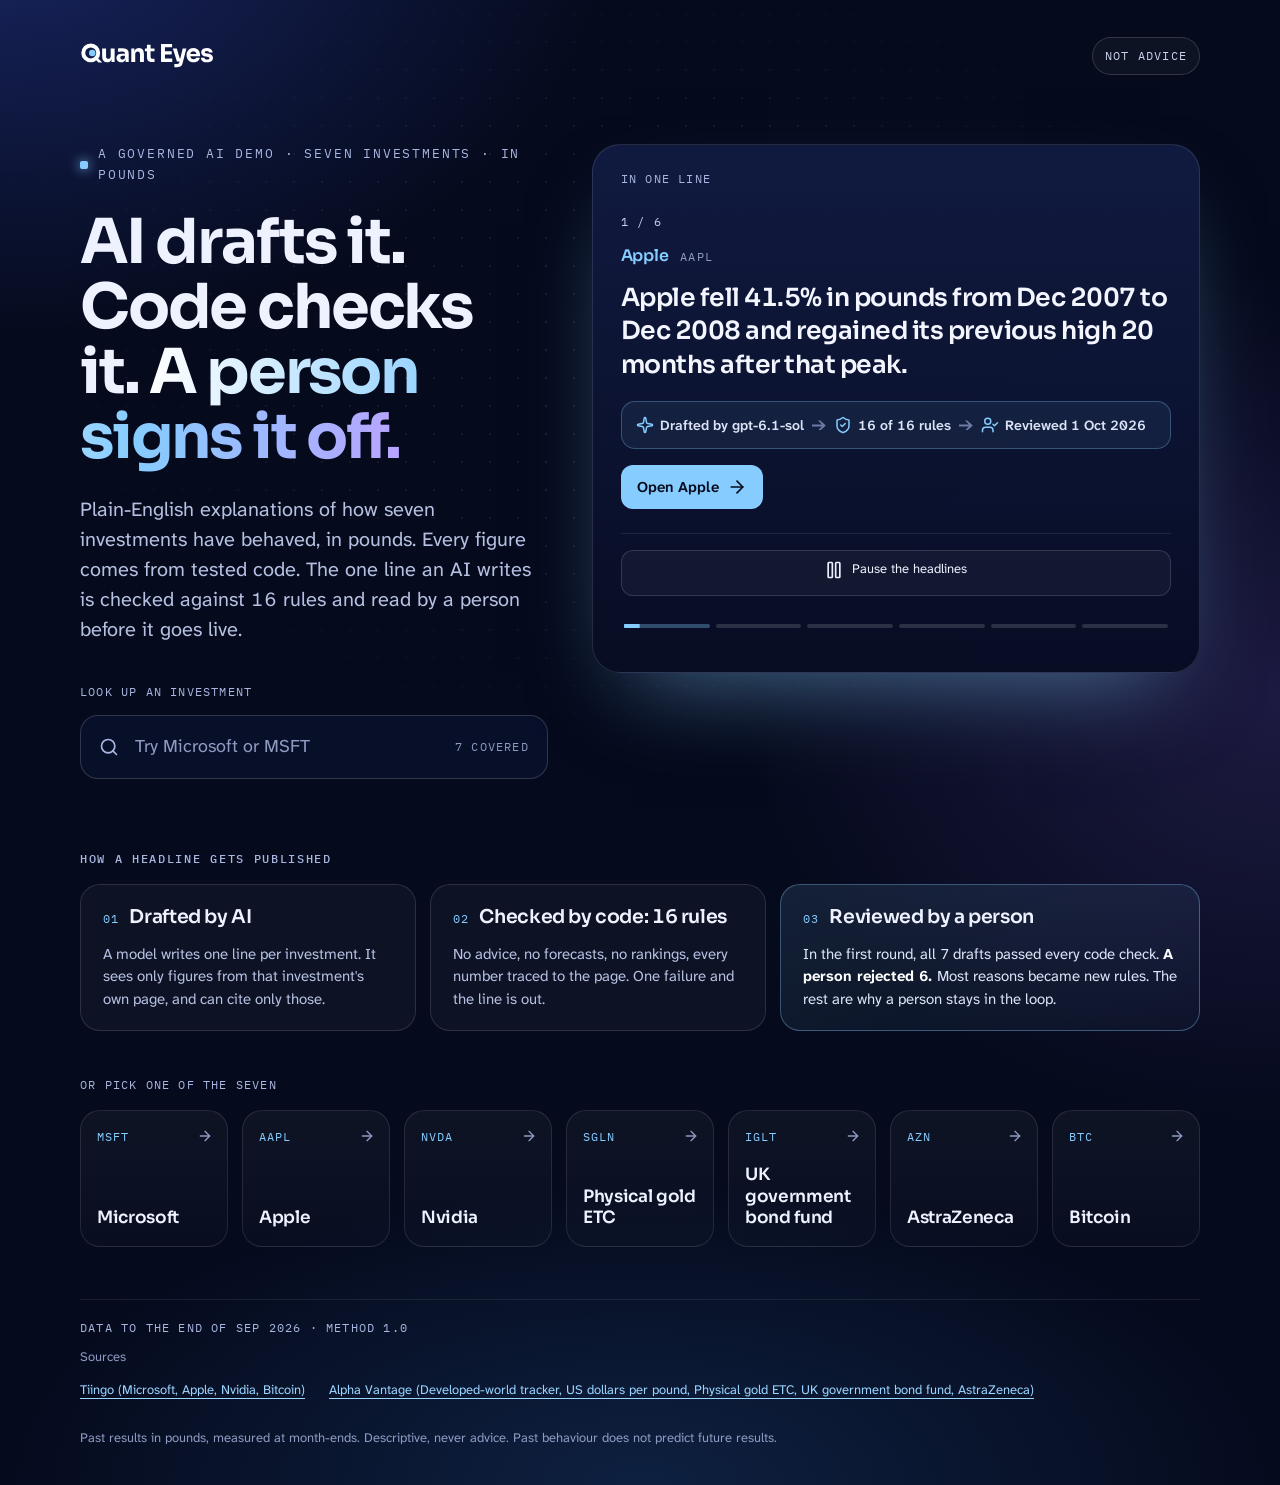
==== commit 4182d22f: "Task 10c: landing v2 (AI drafts it. Code checks it. A person signs it off.), In one line, audit row," ====
--- a/site/index.html
+++ b/site/index.html
@@ -4,9 +4,9 @@
 <meta charset="utf-8">
 <meta name="viewport" content="width=device-width, initial-scale=1">
 <title data-qx="title">Quant Eyes: seven investments in plain English</title>
-<meta data-qx="description" data-qx-attr="content" content="How one more investment has behaved, and what it did next to a developed-world tracker. In plain English, in pounds." name="description">
+<meta data-qx="description" data-qx-attr="content" content="Plain-English explanations of how seven investments have behaved, in pounds. Every figure comes from tested code. The one line an AI writes is checked against 16 rules and read by a person before it goes live." name="description">
 <meta data-qx="og-title" data-qx-attr="content" content="Quant Eyes: seven investments in plain English" property="og:title">
-<meta data-qx="og-description" data-qx-attr="content" content="How one more investment has behaved, and what it did next to a developed-world tracker. In plain English, in pounds." property="og:description">
+<meta data-qx="og-description" data-qx-attr="content" content="Plain-English explanations of how seven investments have behaved, in pounds. Every figure comes from tested code. The one line an AI writes is checked against 16 rules and read by a person before it goes live." property="og:description">
 <meta property="og:type" content="website">
 <link rel="stylesheet" href="assets/site.css">
 <link rel="icon" type="image/svg+xml" href="assets/brand/favicon.svg">
@@ -20,12 +20,12 @@
 </header>
 <main data-layout="landing">
 <div data-layout="landing-intro">
-<p data-qx="kicker">Seven investments · in pounds · data to the end of Sep 2026</p>
-<h1 data-qx="hero">What am I 
-<span data-layout="hero-accent">actually
-</span> getting into?
+<p data-qx="kicker">A governed AI demo · seven investments · in pounds</p>
+<h1 data-qx="hero">AI drafts it. Code checks it.
+<span data-layout="hero-accent">A person signs it off.
+</span>
 </h1>
-<p data-qx="tagline">How one more investment has behaved, and what it did next to a developed-world tracker. In plain English, in pounds.</p>
+<p data-qx="tagline">Plain-English explanations of how seven investments have behaved, in pounds. Every figure comes from tested code. The one line an AI writes is checked against 16 rules and read by a person before it goes live.</p>
 <div data-layout="search" hidden>
 <label data-qx="search-label" for="asset-search">Look up an investment</label>
 <div data-layout="search-field">
@@ -90,7 +90,7 @@
 </div>
 </div>
 <section data-layout="headlines">
-<p data-qx="section-label" data-qx-key="headlines">Headlines</p>
+<p data-qx="section-label" data-qx-key="headlines">In one line</p>
 <article>
 <div data-layout="slide-heading">
 <p data-qx="slide-position" data-qx-key="aapl">1 / 6</p>
@@ -98,7 +98,11 @@
 <p data-qx="slide-ticker" data-qx-key="aapl">AAPL</p>
 </div>
 <p data-qx="headline" data-qx-key="aapl">Apple fell 41.5% in pounds from Dec 2007 to Dec 2008 and regained its previous high 20 months after that peak.</p>
-<p data-qx="slide-meta" data-qx-key="aapl">gpt-6.1-sol · reviewed 1 Oct 2026</p>
+<div data-layout="audit">
+<p data-qx="audit-drafted" data-qx-key="aapl">Drafted by gpt-6.1-sol</p>
+<p data-qx="audit-checked" data-qx-key="aapl">16 of 16 rules</p>
+<p data-qx="audit-reviewed" data-qx-key="aapl">Reviewed 1 Oct 2026</p>
+</div>
 <a data-qx="slide-open" data-qx-key="aapl" href="aapl/">Open Apple</a>
 </article>
 <article>
@@ -108,7 +112,11 @@
 <p data-qx="slide-ticker" data-qx-key="nvda">NVDA</p>
 </div>
 <p data-qx="headline" data-qx-key="nvda">Nvidia fell 72.5% in pounds from Sep 2007 to Nov 2008, leaving £10,000 invested at the high worth £2,750 at the low.</p>
-<p data-qx="slide-meta" data-qx-key="nvda">gpt-6.1-sol · reviewed 1 Oct 2026</p>
+<div data-layout="audit">
+<p data-qx="audit-drafted" data-qx-key="nvda">Drafted by gpt-6.1-sol</p>
+<p data-qx="audit-checked" data-qx-key="nvda">16 of 16 rules</p>
+<p data-qx="audit-reviewed" data-qx-key="nvda">Reviewed 1 Oct 2026</p>
+</div>
 <a data-qx="slide-open" data-qx-key="nvda" href="nvda/">Open Nvidia</a>
 </article>
 <article>
@@ -118,7 +126,11 @@
 <p data-qx="slide-ticker" data-qx-key="sgln">SGLN</p>
 </div>
 <p data-qx="headline" data-qx-key="sgln">Physical gold ETC had annual volatility of 16.9% and fell 38.2% in pounds from Aug 2011 to Jul 2015.</p>
-<p data-qx="slide-meta" data-qx-key="sgln">gpt-6.1-sol · reviewed 1 Oct 2026</p>
+<div data-layout="audit">
+<p data-qx="audit-drafted" data-qx-key="sgln">Drafted by gpt-6.1-sol</p>
+<p data-qx="audit-checked" data-qx-key="sgln">16 of 16 rules</p>
+<p data-qx="audit-reviewed" data-qx-key="sgln">Reviewed 1 Oct 2026</p>
+</div>
 <a data-qx="slide-open" data-qx-key="sgln" href="sgln/">Open Physical gold ETC</a>
 </article>
 <article>
@@ -128,7 +140,11 @@
 <p data-qx="slide-ticker" data-qx-key="iglt">IGLT</p>
 </div>
 <p data-qx="headline" data-qx-key="iglt">The UK government bond fund fell 31.9% from May 2020 to Oct 2023 and remained 26.8% below that high in Sep 2026.</p>
-<p data-qx="slide-meta" data-qx-key="iglt">gpt-6.1-sol · reviewed 1 Oct 2026</p>
+<div data-layout="audit">
+<p data-qx="audit-drafted" data-qx-key="iglt">Drafted by gpt-6.1-sol</p>
+<p data-qx="audit-checked" data-qx-key="iglt">16 of 16 rules</p>
+<p data-qx="audit-reviewed" data-qx-key="iglt">Reviewed 1 Oct 2026</p>
+</div>
 <a data-qx="slide-open" data-qx-key="iglt" href="iglt/">Open UK government bond fund</a>
 </article>
 <article>
@@ -138,7 +154,11 @@
 <p data-qx="slide-ticker" data-qx-key="azn">AZN</p>
 </div>
 <p data-qx="headline" data-qx-key="azn">AstraZeneca fell 41.0% from Aug 2006 to Mar 2008 and regained its previous high 43 months after the fall began.</p>
-<p data-qx="slide-meta" data-qx-key="azn">gpt-6.1-sol · reviewed 1 Oct 2026</p>
+<div data-layout="audit">
+<p data-qx="audit-drafted" data-qx-key="azn">Drafted by gpt-6.1-sol</p>
+<p data-qx="audit-checked" data-qx-key="azn">16 of 16 rules</p>
+<p data-qx="audit-reviewed" data-qx-key="azn">Reviewed 1 Oct 2026</p>
+</div>
 <a data-qx="slide-open" data-qx-key="azn" href="azn/">Open AstraZeneca</a>
 </article>
 <article>
@@ -148,14 +168,13 @@
 <p data-qx="slide-ticker" data-qx-key="btc">BTC</p>
 </div>
 <p data-qx="headline" data-qx-key="btc">Bitcoin’s volatility was 72.2% a year in pounds, and it fell 74.2% from Dec 2017 to Jan 2019.</p>
-<p data-qx="slide-meta" data-qx-key="btc">gpt-6.1-sol · reviewed 1 Oct 2026</p>
+<div data-layout="audit">
+<p data-qx="audit-drafted" data-qx-key="btc">Drafted by gpt-6.1-sol</p>
+<p data-qx="audit-checked" data-qx-key="btc">16 of 16 rules</p>
+<p data-qx="audit-reviewed" data-qx-key="btc">Reviewed 1 Oct 2026</p>
+</div>
 <a data-qx="slide-open" data-qx-key="btc" href="btc/">Open Bitcoin</a>
 </article>
-<div data-layout="chain">
-<p data-qx="chain" data-qx-key="drafted">Drafted by AI</p>
-<p data-qx="chain" data-qx-key="checked">Checked by code: 16 of 16 rules passed</p>
-<p data-qx="chain" data-qx-key="reviewed">Reviewed by a person</p>
-</div>
 <div data-layout="headline-controls" hidden>
 <button type="button" data-layout="headline-toggle">
 <span data-qx="pause">Pause the headlines</span>
@@ -169,6 +188,35 @@
 <button data-qx="segment" data-qx-key="btc" data-qx-attr="aria-label" aria-label="Show the headline for Bitcoin" type="button"></button>
 </div>
 </section>
+<section data-layout="gates">
+<h2 data-qx="gates-title">How a headline gets published</h2>
+<div data-layout="gates-grid">
+<article data-layout="gate" data-gate="01">
+<div data-layout="gate-heading">
+<p data-qx="gate-number" data-qx-key="01">01</p>
+<h3 data-qx="gate-title" data-qx-key="01">Drafted by AI</h3>
+</div>
+<p data-qx="gate-text" data-qx-key="01">A model writes one line per investment. It sees only figures from that investment&#x27;s own page, and can cite only those.</p>
+</article>
+<article data-layout="gate" data-gate="02">
+<div data-layout="gate-heading">
+<p data-qx="gate-number" data-qx-key="02">02</p>
+<h3 data-qx="gate-title" data-qx-key="02">Checked by code: 16 rules</h3>
+</div>
+<p data-qx="gate-text" data-qx-key="02">No advice, no forecasts, no rankings, every number traced to the page. One failure and the line is out.</p>
+</article>
+<article data-layout="gate" data-gate="03">
+<div data-layout="gate-heading">
+<p data-qx="gate-number" data-qx-key="03">03</p>
+<h3 data-qx="gate-title" data-qx-key="03">Reviewed by a person</h3>
+</div>
+<p data-qx="gate-text" data-qx-key="03">In the first round, all 7 drafts passed every code check.
+<strong>A person rejected 6.
+</strong> Most reasons became new rules. The rest are why a person stays in the loop.
+</p>
+</article>
+</div>
+</section>
 <div data-layout="tiles">
 <p data-qx="tiles-label">Or pick one of the seven</p>
 <div data-layout="tile-grid">
@@ -202,7 +250,6 @@
 </a>
 </div>
 </div>
-<p data-qx="strip">Every figure comes from tested code. Every headline is reviewed by a person.</p>
 </main>
 <footer>
 <p data-qx="footer-data">Data to the end of Sep 2026 · Method 1.0</p>
--- a/site/assets/site.css
+++ b/site/assets/site.css
@@ -103,8 +103,8 @@
 [hidden] { display: none !important; }
 [data-layout] { min-width: 0; }
 [data-qx] { overflow-wrap: anywhere; }
-[data-qx="site-name"], [data-qx="hero"], [data-qx="asset-label"], [data-qx="card-title"], [data-qx="headline"], [data-qx="figure"], [data-qx="scale-value"], [data-qx="bar-value"], [data-qx="tile-label"], [data-qx="slide-label"] { font-family: var(--qx-display); font-weight: 600; letter-spacing: -0.02em; }
-[data-qx="kicker"], [data-qx="tag"], [data-qx="section-label"], [data-qx="chain"], [data-qx="card-number"], [data-qx="maths-head"], [data-qx="footer-data"], [data-qx="not-advice"], [data-qx="rail-label"], [data-qx="rail-number"], [data-qx="compared-label"], [data-qx="search-label"], [data-qx="search-count"], [data-qx="tiles-label"], [data-qx="tile-ticker"], [data-qx="slide-position"], [data-qx="slide-ticker"], [data-qx="slide-meta"], [data-qx="bars-label"], [data-qx="bar-label"], [data-qx="drain-label"], [data-qx="drain-period"], [data-qx="timeline-label"], [data-qx="segment"], [data-qx="point-date"], [data-qx="scale-label"], [data-qx="scale-mark"], [data-qx="mix-part"], [data-qx="chips-label"], [data-qx="chip-label"] {
+[data-qx="site-name"], [data-qx="hero"], [data-qx="asset-label"], [data-qx="card-title"], [data-qx="headline"], [data-qx="figure"], [data-qx="scale-value"], [data-qx="bar-value"], [data-qx="tile-label"], [data-qx="slide-label"], [data-qx="gate-title"] { font-family: var(--qx-display); font-weight: 600; letter-spacing: -0.02em; }
+[data-qx="kicker"], [data-qx="tag"], [data-qx="section-label"], [data-qx="chain"], [data-qx="card-number"], [data-qx="maths-head"], [data-qx="footer-data"], [data-qx="not-advice"], [data-qx="rail-label"], [data-qx="rail-number"], [data-qx="compared-label"], [data-qx="search-label"], [data-qx="search-count"], [data-qx="tiles-label"], [data-qx="tile-ticker"], [data-qx="slide-position"], [data-qx="slide-ticker"], [data-qx="gates-title"], [data-qx="gate-number"], [data-qx="bars-label"], [data-qx="bar-label"], [data-qx="drain-label"], [data-qx="drain-period"], [data-qx="timeline-label"], [data-qx="segment"], [data-qx="point-date"], [data-qx="scale-label"], [data-qx="scale-mark"], [data-qx="mix-part"], [data-qx="chips-label"], [data-qx="chip-label"] {
   font-family: var(--qx-mono);
   font-size: 12px;
   font-weight: 400;
@@ -118,7 +118,7 @@
 [data-qx="not-advice"] { border: 1px solid rgba(255, 255, 255, 0.14); border-radius: 999px; padding: 8px 12px; background: rgba(255, 255, 255, 0.04); color: #C9D2EE; white-space: nowrap; }
 [data-qx="back"], [data-qx="slide-open"], summary { display: flex; align-items: center; gap: 8px; min-height: 44px; text-decoration: none; }
 [data-qx="back"] { width: fit-content; font-size: 15px; margin-block: 20px 16px; color: #C9D2EE; }
-[data-qx="back"]::before, [data-qx="slide-open"]::after, [data-layout="tile-grid"] > a::after, [data-layout="search-field"]::before, [data-qx="not-covered-title"]::before, [data-qx="chain"]::before, [data-qx="pause"]::before, [data-qx="play"]::before, summary::after {
+[data-qx="back"]::before, [data-qx="slide-open"]::after, [data-layout="tile-grid"] > a::after, [data-layout="search-field"]::before, [data-qx="not-covered-title"]::before, [data-qx="chain"]::before, [data-qx="audit-drafted"]::before, [data-qx="audit-checked"]::before, [data-qx="audit-reviewed"]::before, [data-qx="pause"]::before, [data-qx="play"]::before, summary::after {
   content: "";
   display: inline-block;
   flex: 0 0 auto;
@@ -136,9 +136,9 @@
 [data-qx="slide-open"]::after, [data-layout="tile-grid"] > a::after { -webkit-mask-image: url("icons/arrow-right.svg"); mask-image: url("icons/arrow-right.svg"); }
 [data-layout="search-field"]::before { -webkit-mask-image: url("icons/search.svg"); mask-image: url("icons/search.svg"); }
 [data-qx="not-covered-title"]::before { -webkit-mask-image: url("icons/circle-alert.svg"); mask-image: url("icons/circle-alert.svg"); }
-[data-qx="chain"][data-qx-key="drafted"]::before { -webkit-mask-image: url("icons/sparkle.svg"); mask-image: url("icons/sparkle.svg"); }
-[data-qx="chain"][data-qx-key="checked"]::before { -webkit-mask-image: url("icons/shield-check.svg"); mask-image: url("icons/shield-check.svg"); }
-[data-qx="chain"][data-qx-key="reviewed"]::before { -webkit-mask-image: url("icons/user-check.svg"); mask-image: url("icons/user-check.svg"); }
+[data-qx="chain"][data-qx-key="drafted"]::before, [data-qx="audit-drafted"]::before { -webkit-mask-image: url("icons/sparkle.svg"); mask-image: url("icons/sparkle.svg"); }
+[data-qx="chain"][data-qx-key="checked"]::before, [data-qx="audit-checked"]::before { -webkit-mask-image: url("icons/shield-check.svg"); mask-image: url("icons/shield-check.svg"); }
+[data-qx="chain"][data-qx-key="reviewed"]::before, [data-qx="audit-reviewed"]::before { -webkit-mask-image: url("icons/user-check.svg"); mask-image: url("icons/user-check.svg"); }
 [data-qx="pause"]::before { -webkit-mask-image: url("icons/pause.svg"); mask-image: url("icons/pause.svg"); }
 [data-qx="play"]::before { -webkit-mask-image: url("icons/play.svg"); mask-image: url("icons/play.svg"); }
 [data-qx="pause"], [data-qx="play"] { display: inline-flex; align-items: center; gap: 8px; }
@@ -146,7 +146,7 @@
 summary::after { -webkit-mask-image: url("icons/chevron-down.svg"); mask-image: url("icons/chevron-down.svg"); }
 
 /* Landing: the whole static headline list remains in document order. */
-main[data-layout="landing"] { padding-top: 60px; display: grid; grid-template-columns: minmax(0, 31fr) minmax(0, 27fr); gap: 52px 56px; align-items: start; }
+main[data-layout="landing"] { padding-top: 60px; display: grid; grid-template-columns: minmax(0, 1fr) minmax(0, 1.3fr); gap: 44px; align-items: start; }
 [data-layout="landing-intro"] { display: flex; flex-direction: column; gap: 24px; }
 [data-qx="kicker"] { font-size: 13px; letter-spacing: 0.14em; }
 [data-layout="landing-intro"] > [data-qx="kicker"] { display: flex; align-items: center; gap: 10px; }
@@ -162,21 +162,32 @@
 [data-qx="slide-ticker"] { color: var(--qx-muted); margin-top: 4px; }
 [data-layout="slide-heading"] { display: flex; align-items: baseline; flex-wrap: wrap; gap: 8px 12px; }
 [data-layout="slide-heading"] > [data-qx="slide-position"] { flex-basis: 100%; margin-bottom: 4px; }
-[data-qx="slide-meta"] { color: var(--qx-muted); letter-spacing: 0.04em; text-transform: none; }
+[data-layout="audit"] { display: flex; flex-wrap: wrap; align-items: center; gap: 8px; min-height: 48px; padding: 10px 14px; border-radius: 14px; border: 1px solid rgba(134, 204, 255, 0.30); background: rgba(134, 204, 255, 0.07); color: #DCE3F7; font-size: 14px; font-weight: 600; line-height: 1.5; }
+[data-layout="audit"] > p { display: flex; align-items: center; gap: 6px; white-space: nowrap; }
+[data-layout="audit"] > p::before { width: 18px; height: 18px; color: var(--qx-accent); }
+[data-layout="audit"] > p:not(:last-child)::after { content: ""; flex: 0 0 14px; width: 14px; height: 10px; margin-left: 2px; background: #6F7BA6; clip-path: polygon(0 40%, 72% 40%, 44% 0, 60% 0, 100% 50%, 60% 100%, 44% 100%, 72% 60%, 0 60%); }
 [data-qx="slide-open"] { margin-top: 16px; width: fit-content; padding: 6px 16px; border-radius: 12px; background: var(--qx-accent); color: var(--qx-ground); font-size: 15px; font-weight: 600; }
 [data-layout="chain"] { display: flex; flex-wrap: wrap; gap: 16px 24px; }
 [data-qx="chain"] { display: flex; gap: 8px; align-items: center; font-size: 11px; letter-spacing: 0.04em; }
 [data-qx="chain"]::before { color: var(--qx-accent); width: 18px; height: 18px; }
 [data-qx="chain-detail"] { margin-top: 4px; padding-left: 26px; color: var(--qx-muted); font-family: var(--qx-mono); font-size: 11px; }
-[data-layout="headlines"] > [data-qx="chain"], [data-layout="headlines"] > [data-layout="chain"] { margin-top: 16px; }
-[data-layout="tiles"], [data-qx="strip"] { grid-column: 1 / -1; }
+[data-layout="gates"], [data-layout="tiles"] { grid-column: 1 / -1; }
+[data-qx="gates-title"] { margin-bottom: 16px; font-weight: 500; letter-spacing: 0.14em; }
+[data-layout="gates-grid"] { display: grid; grid-template-columns: minmax(0, 1fr) minmax(0, 1fr) minmax(0, 1.25fr); gap: 14px; }
+[data-layout="gate"] { padding: 20px 22px; border-radius: 20px; border: 1px solid rgba(255, 255, 255, 0.12); background: rgba(255, 255, 255, 0.035); }
+[data-layout="gate-heading"] { display: flex; align-items: baseline; gap: 10px; margin-bottom: 12px; }
+[data-qx="gate-number"] { flex-shrink: 0; color: var(--qx-accent); }
+[data-qx="gate-title"] { font-size: 19px; line-height: 1.35; }
+[data-qx="gate-text"] { color: var(--qx-secondary); font-size: 15px; line-height: 1.5; }
+[data-layout="gate"][data-gate="03"] { border-color: rgba(134, 204, 255, 0.35); background: linear-gradient(160deg, rgba(134, 204, 255, 0.12), rgba(134, 204, 255, 0.03)); }
+[data-layout="gate"][data-gate="03"] [data-qx="gate-text"] { color: #DCE3F7; }
+[data-layout="gate"][data-gate="03"] strong { color: #FFFFFF; }
 [data-qx="tiles-label"] { margin-bottom: 16px; }
 [data-layout="tile-grid"] { display: grid; grid-template-columns: repeat(7, minmax(0, 1fr)); gap: 14px; }
 [data-layout="tile-grid"] > a { position: relative; min-width: 0; min-height: 128px; padding: 16px 16px 18px; border: 1px solid rgba(255, 255, 255, 0.10); border-radius: 20px; background: linear-gradient(180deg, rgba(255, 255, 255, 0.045), rgba(255, 255, 255, 0.015)); display: flex; flex-direction: column; gap: 18px; justify-content: space-between; color: var(--qx-text); text-decoration: none; }
 [data-layout="tile-grid"] > a::after { position: absolute; top: 17px; right: 14px; width: 16px; height: 16px; color: var(--qx-muted); }
 [data-qx="tile-ticker"] { padding-right: 16px; color: var(--qx-accent); letter-spacing: 0.08em; }
 [data-qx="tile-label"] { font-size: 17px; line-height: 1.25; }
-[data-qx="strip"] { color: var(--qx-muted); font-size: 14px; }
 [data-layout="search"] { margin-top: 8px; }
 [data-layout="search-field"] { margin-top: 10px; display: flex; gap: 14px; align-items: center; min-height: 64px; padding: 0 18px; border-radius: 18px; border: 1px solid rgba(255, 255, 255, 0.16); background: rgba(10, 18, 48, 0.72); }
 [data-layout="search-field"]::before { color: var(--qx-label); }
@@ -320,6 +331,7 @@
 }
 @media (max-width: 1023px) {
   main[data-layout="landing"] { grid-template-columns: minmax(0, 1fr); padding-top: 40px; gap: 32px; }
+  [data-layout="gates-grid"] { grid-template-columns: minmax(0, 1fr); }
   [data-layout="landing-intro"] { max-width: 650px; }
   [data-layout="asset-intro"] { grid-template-columns: minmax(0, 1fr); gap: 28px; }
   [data-layout="asset-body"] { grid-template-columns: minmax(0, 1fr); gap: 28px; margin-top: 36px; }
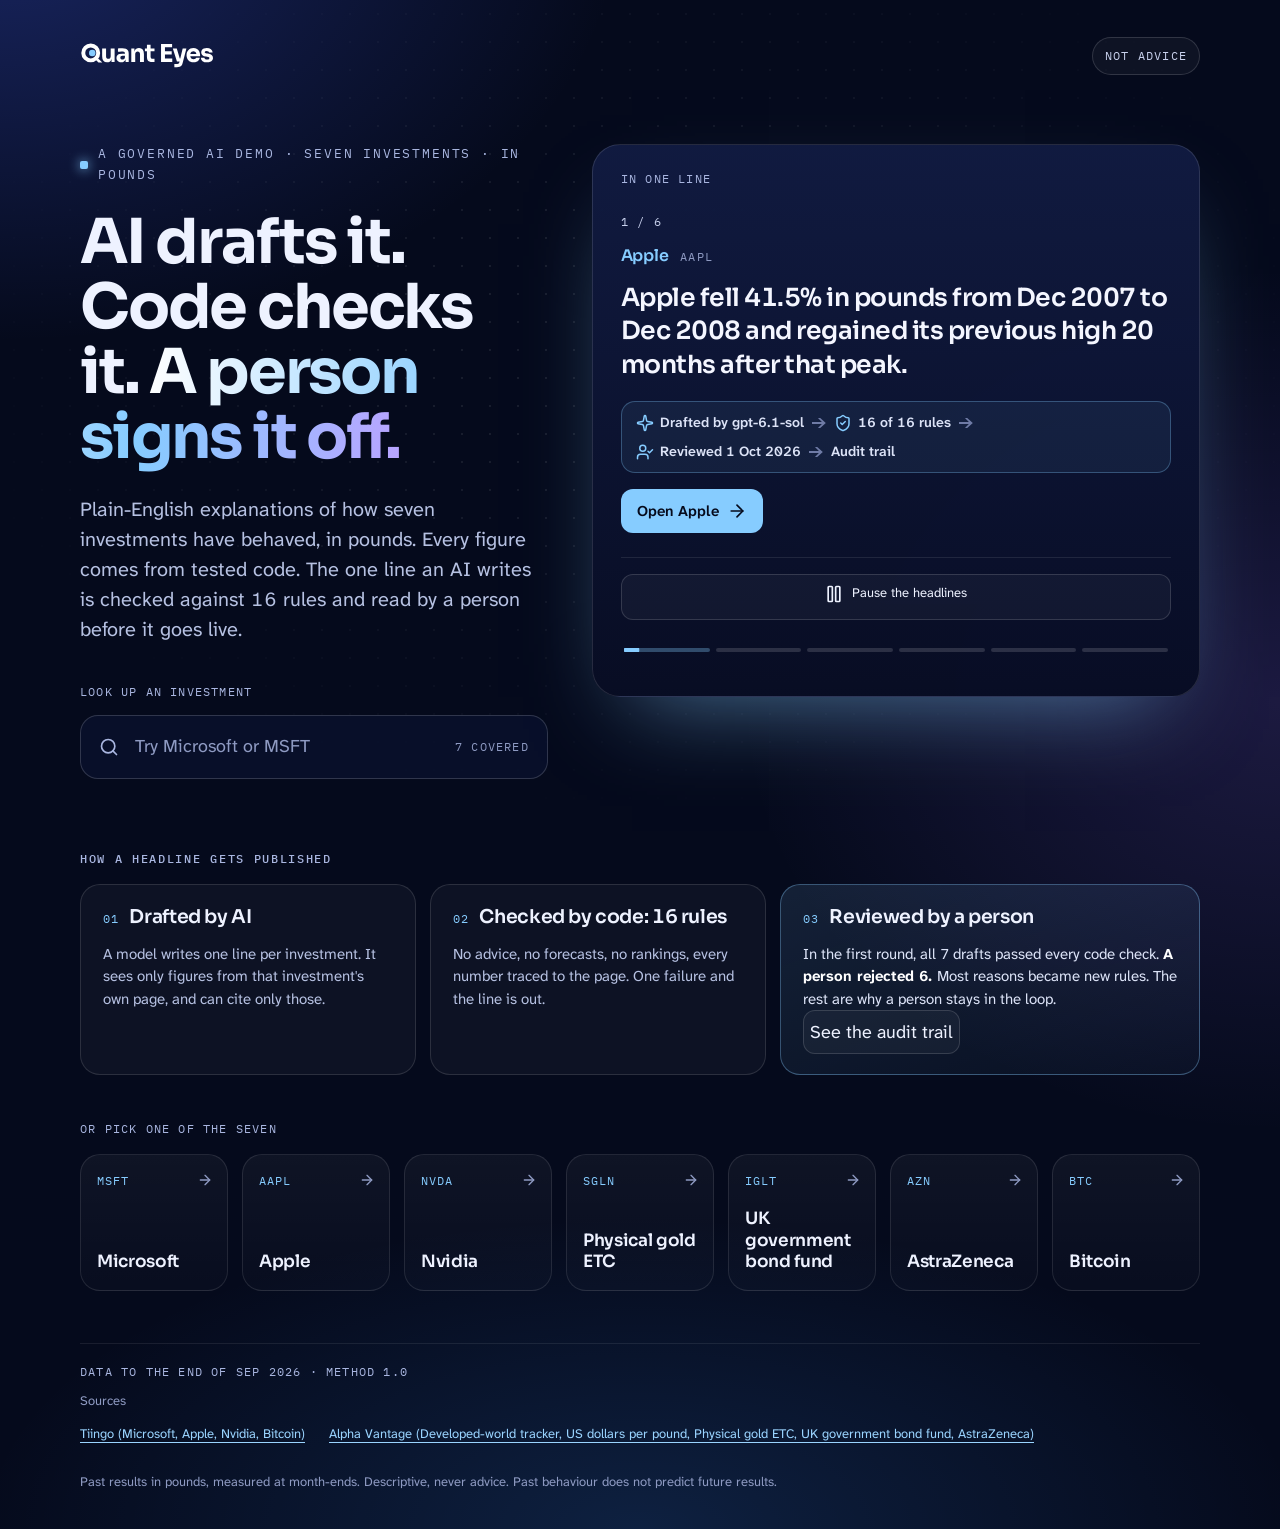
==== commit 0025f935: "Task 10d: audit trail drawers and openers on the landing page; review record checked before every si" ====
--- a/site/index.html
+++ b/site/index.html
@@ -98,11 +98,12 @@
 <p data-qx="slide-ticker" data-qx-key="aapl">AAPL</p>
 </div>
 <p data-qx="headline" data-qx-key="aapl">Apple fell 41.5% in pounds from Dec 2007 to Dec 2008 and regained its previous high 20 months after that peak.</p>
-<div data-layout="audit">
+<button type="button" aria-haspopup="dialog" data-trail="aapl" data-layout="audit">
 <p data-qx="audit-drafted" data-qx-key="aapl">Drafted by gpt-6.1-sol</p>
 <p data-qx="audit-checked" data-qx-key="aapl">16 of 16 rules</p>
 <p data-qx="audit-reviewed" data-qx-key="aapl">Reviewed 1 Oct 2026</p>
-</div>
+<span data-qx="audit-open" data-qx-key="aapl">Audit trail</span>
+</button>
 <a data-qx="slide-open" data-qx-key="aapl" href="aapl/">Open Apple</a>
 </article>
 <article>
@@ -112,11 +113,12 @@
 <p data-qx="slide-ticker" data-qx-key="nvda">NVDA</p>
 </div>
 <p data-qx="headline" data-qx-key="nvda">Nvidia fell 72.5% in pounds from Sep 2007 to Nov 2008, leaving £10,000 invested at the high worth £2,750 at the low.</p>
-<div data-layout="audit">
+<button type="button" aria-haspopup="dialog" data-trail="nvda" data-layout="audit">
 <p data-qx="audit-drafted" data-qx-key="nvda">Drafted by gpt-6.1-sol</p>
 <p data-qx="audit-checked" data-qx-key="nvda">16 of 16 rules</p>
 <p data-qx="audit-reviewed" data-qx-key="nvda">Reviewed 1 Oct 2026</p>
-</div>
+<span data-qx="audit-open" data-qx-key="nvda">Audit trail</span>
+</button>
 <a data-qx="slide-open" data-qx-key="nvda" href="nvda/">Open Nvidia</a>
 </article>
 <article>
@@ -126,11 +128,12 @@
 <p data-qx="slide-ticker" data-qx-key="sgln">SGLN</p>
 </div>
 <p data-qx="headline" data-qx-key="sgln">Physical gold ETC had annual volatility of 16.9% and fell 38.2% in pounds from Aug 2011 to Jul 2015.</p>
-<div data-layout="audit">
+<button type="button" aria-haspopup="dialog" data-trail="sgln" data-layout="audit">
 <p data-qx="audit-drafted" data-qx-key="sgln">Drafted by gpt-6.1-sol</p>
 <p data-qx="audit-checked" data-qx-key="sgln">16 of 16 rules</p>
 <p data-qx="audit-reviewed" data-qx-key="sgln">Reviewed 1 Oct 2026</p>
-</div>
+<span data-qx="audit-open" data-qx-key="sgln">Audit trail</span>
+</button>
 <a data-qx="slide-open" data-qx-key="sgln" href="sgln/">Open Physical gold ETC</a>
 </article>
 <article>
@@ -140,11 +143,12 @@
 <p data-qx="slide-ticker" data-qx-key="iglt">IGLT</p>
 </div>
 <p data-qx="headline" data-qx-key="iglt">The UK government bond fund fell 31.9% from May 2020 to Oct 2023 and remained 26.8% below that high in Sep 2026.</p>
-<div data-layout="audit">
+<button type="button" aria-haspopup="dialog" data-trail="iglt" data-layout="audit">
 <p data-qx="audit-drafted" data-qx-key="iglt">Drafted by gpt-6.1-sol</p>
 <p data-qx="audit-checked" data-qx-key="iglt">16 of 16 rules</p>
 <p data-qx="audit-reviewed" data-qx-key="iglt">Reviewed 1 Oct 2026</p>
-</div>
+<span data-qx="audit-open" data-qx-key="iglt">Audit trail</span>
+</button>
 <a data-qx="slide-open" data-qx-key="iglt" href="iglt/">Open UK government bond fund</a>
 </article>
 <article>
@@ -154,11 +158,12 @@
 <p data-qx="slide-ticker" data-qx-key="azn">AZN</p>
 </div>
 <p data-qx="headline" data-qx-key="azn">AstraZeneca fell 41.0% from Aug 2006 to Mar 2008 and regained its previous high 43 months after the fall began.</p>
-<div data-layout="audit">
+<button type="button" aria-haspopup="dialog" data-trail="azn" data-layout="audit">
 <p data-qx="audit-drafted" data-qx-key="azn">Drafted by gpt-6.1-sol</p>
 <p data-qx="audit-checked" data-qx-key="azn">16 of 16 rules</p>
 <p data-qx="audit-reviewed" data-qx-key="azn">Reviewed 1 Oct 2026</p>
-</div>
+<span data-qx="audit-open" data-qx-key="azn">Audit trail</span>
+</button>
 <a data-qx="slide-open" data-qx-key="azn" href="azn/">Open AstraZeneca</a>
 </article>
 <article>
@@ -168,11 +173,12 @@
 <p data-qx="slide-ticker" data-qx-key="btc">BTC</p>
 </div>
 <p data-qx="headline" data-qx-key="btc">Bitcoin’s volatility was 72.2% a year in pounds, and it fell 74.2% from Dec 2017 to Jan 2019.</p>
-<div data-layout="audit">
+<button type="button" aria-haspopup="dialog" data-trail="btc" data-layout="audit">
 <p data-qx="audit-drafted" data-qx-key="btc">Drafted by gpt-6.1-sol</p>
 <p data-qx="audit-checked" data-qx-key="btc">16 of 16 rules</p>
 <p data-qx="audit-reviewed" data-qx-key="btc">Reviewed 1 Oct 2026</p>
-</div>
+<span data-qx="audit-open" data-qx-key="btc">Audit trail</span>
+</button>
 <a data-qx="slide-open" data-qx-key="btc" href="btc/">Open Bitcoin</a>
 </article>
 <div data-layout="headline-controls" hidden>
@@ -214,6 +220,9 @@
 <strong>A person rejected 6.
 </strong> Most reasons became new rules. The rest are why a person stays in the loop.
 </p>
+<button type="button" aria-haspopup="dialog" data-trail="msft">
+<span data-qx="gate-open" data-qx-key="03">See the audit trail</span>
+</button>
 </article>
 </div>
 </section>
@@ -251,6 +260,311 @@
 </div>
 </div>
 </main>
+<div hidden>
+<section role="dialog" aria-modal="true" id="trail-msft" aria-labelledby="trail-title-msft" hidden>
+<p data-qx="trail-label" data-qx-key="msft">Audit trail</p>
+<h2 data-qx="trail-title" data-qx-key="msft" id="trail-title-msft">Why Microsoft has no headline for Sep 2026</h2>
+<button data-qx="trail-close" data-qx-key="msft" data-qx-attr="aria-label" aria-label="Close the audit trail" type="button"></button>
+<p data-qx="trail-status" data-qx-key="msft">Not published · data to the end of Sep 2026</p>
+<p data-qx="trail-none" data-qx-key="msft">No draft was approved for this data, so no line is shown until one passes review.</p>
+<h3 data-qx="trail-earlier" data-qx-key="msft">Every draft, including the rejected ones</h3>
+<p data-qx="trail-note" data-qx-key="msft">Each passed the code checks of its day. Each verdict is a person&#x27;s.</p>
+<p data-qx="trail-review" data-qx-key="msft.2026-09">Sep 2026 refresh · reviewed by Avi Ravisekara, 1 Oct 2026 · data to the end of Sep 2026</p>
+<p data-qx="trail-round" data-qx-key="msft.2026-09.1">Round 1 · Rejected</p>
+<p data-qx="trail-draft" data-qx-key="msft.2026-09.1">Microsoft fell 35.5% in pounds from Dec 2007 to Feb 2009, leaving £10,000 invested at the high worth £6,450.</p>
+<p data-qx="trail-reason" data-qx-key="msft.2026-09.1">&quot;Worth £6,450&quot; without &quot;at the low&quot; reads as what it is worth today.</p>
+<p data-qx="trail-control" data-qx-key="msft.2026-09.1">Now: Still a person&#x27;s call. A rule is planned.</p>
+<p data-qx="trail-round" data-qx-key="msft.2026-09.2">Round 2 · Rejected</p>
+<p data-qx="trail-draft" data-qx-key="msft.2026-09.2">Microsoft fell 35.5% in pounds from Dec 2007 to Feb 2009, leaving £10,000 invested at the high worth £6,450.</p>
+<p data-qx="trail-reason" data-qx-key="msft.2026-09.2">The same slip again.</p>
+<p data-qx="trail-control" data-qx-key="msft.2026-09.2">Now: Still a person&#x27;s call. A rule is planned.</p>
+<p data-qx="trail-round" data-qx-key="msft.2026-09.3">Round 3 · Rejected</p>
+<p data-qx="trail-draft" data-qx-key="msft.2026-09.3">Microsoft’s volatility was 22.6% a year in pounds, and its value fell 35.5% from Dec 2007 to Feb 2009.</p>
+<p data-qx="trail-reason" data-qx-key="msft.2026-09.3">&quot;In pounds&quot; covers only the volatility, and &quot;its value fell&quot; reads as the company&#x27;s value in dollars.</p>
+<p data-qx="trail-control" data-qx-key="msft.2026-09.3">Now: Still a person&#x27;s call. A rule is planned. Microsoft has no headline this month.</p>
+<p data-qx="trail-review" data-qx-key="msft.launch">Launch review · reviewed by Avi Ravisekara, 30 Sep 2026 · data to the end of Aug 2026</p>
+<p data-qx="trail-round" data-qx-key="msft.launch.1">Round 1 · Rejected</p>
+<p data-qx="trail-draft" data-qx-key="msft.launch.1">Microsoft’s largest fall was 35.5%, and it recovered to its previous high 9 months after the low.</p>
+<p data-qx="trail-reason" data-qx-key="msft.launch.1">&quot;Largest&quot; claims all of history, but these figures in pounds start in Aug 2007. Counting from the low is the flattering measure.</p>
+<p data-qx="trail-control" data-qx-key="msft.launch.1">Now: Ranking words fail rule 12, and the figure counted from the low is never offered.</p>
+<p data-qx="trail-round" data-qx-key="msft.launch.2">Round 2 · Rejected</p>
+<p data-qx="trail-draft" data-qx-key="msft.launch.2">Microsoft shares fell 35.5% from Dec 2007 to Feb 2009, leaving £10,000 invested at the high worth £6,450 at the low.</p>
+<p data-qx="trail-reason" data-qx-key="msft.launch.2">The fall is in pounds and doesn&#x27;t say so. Over the financial crisis Microsoft was down 35.8% in dollars but 8.3% in pounds.</p>
+<p data-qx="trail-control" data-qx-key="msft.launch.2">Now: Rule 16.</p>
+<p data-qx="trail-round" data-qx-key="msft.launch.3">Round 3 · Approved</p>
+<p data-qx="trail-draft" data-qx-key="msft.launch.3">Microsoft fell 35.5% in pounds from Dec 2007 to Feb 2009, leaving £10,000 invested at the high worth £6,450 at the low.</p>
+</section>
+<section role="dialog" aria-modal="true" id="trail-aapl" aria-labelledby="trail-title-aapl" hidden>
+<p data-qx="trail-label" data-qx-key="aapl">Audit trail</p>
+<h2 data-qx="trail-title" data-qx-key="aapl" id="trail-title-aapl">How Apple&#x27;s headline was made</h2>
+<button data-qx="trail-close" data-qx-key="aapl" data-qx-attr="aria-label" aria-label="Close the audit trail" type="button"></button>
+<p data-qx="trail-status" data-qx-key="aapl">Published · data to the end of Sep 2026</p>
+<p data-qx="trail-headline" data-qx-key="aapl">Apple fell 41.5% in pounds from Dec 2007 to Dec 2008 and regained its previous high 20 months after that peak.</p>
+<p data-qx="trail-step" data-qx-key="aapl.1">Drafted by gpt-6.1-sol</p>
+<p data-qx="trail-step-text" data-qx-key="aapl.1">It saw only figures from Apple&#x27;s own page and could cite only those. It cited two of them.</p>
+<p data-qx="trail-step" data-qx-key="aapl.2">Checked by code: 16 of 16 rules passed</p>
+<p data-qx="trail-rule" data-qx-key="aapl.r01">Plain text, nothing blank</p>
+<p data-qx="trail-rule" data-qx-key="aapl.r02">Cites 1 or 2 figures from its page</p>
+<p data-qx="trail-rule" data-qx-key="aapl.r03">Only the investment&#x27;s own past</p>
+<p data-qx="trail-rule" data-qx-key="aapl.r04">One sentence, no questions</p>
+<p data-qx="trail-rule" data-qx-key="aapl.r05">30 words or fewer</p>
+<p data-qx="trail-rule" data-qx-key="aapl.r06">Every number is a cited figure</p>
+<p data-qx="trail-rule" data-qx-key="aapl.r07">Figures exactly as the page shows</p>
+<p data-qx="trail-rule" data-qx-key="aapl.r08">No advice words</p>
+<p data-qx="trail-rule" data-qx-key="aapl.r09">No predictions</p>
+<p data-qx="trail-rule" data-qx-key="aapl.r10">Numbers as figures, not words</p>
+<p data-qx="trail-rule" data-qx-key="aapl.r11">No comparisons</p>
+<p data-qx="trail-rule" data-qx-key="aapl.r12">No ranking or loaded words</p>
+<p data-qx="trail-rule" data-qx-key="aapl.r13">Names no other investment</p>
+<p data-qx="trail-rule" data-qx-key="aapl.r14">A fall is called a fall</p>
+<p data-qx="trail-rule" data-qx-key="aapl.r15">Recovery words match the facts</p>
+<p data-qx="trail-rule" data-qx-key="aapl.r16">&quot;in pounds&quot; or &quot;in dollars&quot; said</p>
+<p data-qx="trail-step" data-qx-key="aapl.3">Reviewed by a person · approved 1 Oct 2026</p>
+<p data-qx="trail-step-text" data-qx-key="aapl.3">Read against Apple&#x27;s page. When next month&#x27;s data arrives, this line comes down until a new one is reviewed.</p>
+<h3 data-qx="trail-earlier" data-qx-key="aapl">Every draft, including the rejected ones</h3>
+<p data-qx="trail-note" data-qx-key="aapl">Each passed the code checks of its day. Each verdict is a person&#x27;s.</p>
+<p data-qx="trail-review" data-qx-key="aapl.2026-09">Sep 2026 refresh · reviewed by Avi Ravisekara, 1 Oct 2026 · data to the end of Sep 2026</p>
+<p data-qx="trail-round" data-qx-key="aapl.2026-09.1">Round 1 · Approved</p>
+<p data-qx="trail-draft" data-qx-key="aapl.2026-09.1">Apple fell 41.5% in pounds from Dec 2007 to Dec 2008 and regained its previous high 20 months after that peak.</p>
+<p data-qx="trail-review" data-qx-key="aapl.launch">Launch review · reviewed by Avi Ravisekara, 30 Sep 2026 · data to the end of Aug 2026</p>
+<p data-qx="trail-round" data-qx-key="aapl.launch.1">Round 1 · Rejected</p>
+<p data-qx="trail-draft" data-qx-key="aapl.launch.1">Apple’s largest fall was 41.5%, and it recovered to its previous high 8 months after the low.</p>
+<p data-qx="trail-reason" data-qx-key="aapl.launch.1">Same two slips as Microsoft: a ranking word, and recovery counted from the low.</p>
+<p data-qx="trail-control" data-qx-key="aapl.launch.1">Now: Ranking words fail rule 12, and the figure counted from the low is never offered.</p>
+<p data-qx="trail-round" data-qx-key="aapl.launch.2">Round 2 · Rejected</p>
+<p data-qx="trail-draft" data-qx-key="aapl.launch.2">Apple’s value fell 41.5% from Dec 2007 to Dec 2008, leaving £10,000 invested at the high worth £5,850 at the low.</p>
+<p data-qx="trail-reason" data-qx-key="aapl.launch.2">In pounds without saying so, and &quot;Apple&#x27;s value&quot; reads as the company&#x27;s value in dollars.</p>
+<p data-qx="trail-control" data-qx-key="aapl.launch.2">Now: Rule 16.</p>
+<p data-qx="trail-round" data-qx-key="aapl.launch.3">Round 3 · Approved</p>
+<p data-qx="trail-draft" data-qx-key="aapl.launch.3">Apple fell 41.5% in pounds from Dec 2007 to Dec 2008.</p>
+</section>
+<section role="dialog" aria-modal="true" id="trail-nvda" aria-labelledby="trail-title-nvda" hidden>
+<p data-qx="trail-label" data-qx-key="nvda">Audit trail</p>
+<h2 data-qx="trail-title" data-qx-key="nvda" id="trail-title-nvda">How Nvidia&#x27;s headline was made</h2>
+<button data-qx="trail-close" data-qx-key="nvda" data-qx-attr="aria-label" aria-label="Close the audit trail" type="button"></button>
+<p data-qx="trail-status" data-qx-key="nvda">Published · data to the end of Sep 2026</p>
+<p data-qx="trail-headline" data-qx-key="nvda">Nvidia fell 72.5% in pounds from Sep 2007 to Nov 2008, leaving £10,000 invested at the high worth £2,750 at the low.</p>
+<p data-qx="trail-step" data-qx-key="nvda.1">Drafted by gpt-6.1-sol</p>
+<p data-qx="trail-step-text" data-qx-key="nvda.1">It saw only figures from Nvidia&#x27;s own page and could cite only those. It cited two of them.</p>
+<p data-qx="trail-step" data-qx-key="nvda.2">Checked by code: 16 of 16 rules passed</p>
+<p data-qx="trail-rule" data-qx-key="nvda.r01">Plain text, nothing blank</p>
+<p data-qx="trail-rule" data-qx-key="nvda.r02">Cites 1 or 2 figures from its page</p>
+<p data-qx="trail-rule" data-qx-key="nvda.r03">Only the investment&#x27;s own past</p>
+<p data-qx="trail-rule" data-qx-key="nvda.r04">One sentence, no questions</p>
+<p data-qx="trail-rule" data-qx-key="nvda.r05">30 words or fewer</p>
+<p data-qx="trail-rule" data-qx-key="nvda.r06">Every number is a cited figure</p>
+<p data-qx="trail-rule" data-qx-key="nvda.r07">Figures exactly as the page shows</p>
+<p data-qx="trail-rule" data-qx-key="nvda.r08">No advice words</p>
+<p data-qx="trail-rule" data-qx-key="nvda.r09">No predictions</p>
+<p data-qx="trail-rule" data-qx-key="nvda.r10">Numbers as figures, not words</p>
+<p data-qx="trail-rule" data-qx-key="nvda.r11">No comparisons</p>
+<p data-qx="trail-rule" data-qx-key="nvda.r12">No ranking or loaded words</p>
+<p data-qx="trail-rule" data-qx-key="nvda.r13">Names no other investment</p>
+<p data-qx="trail-rule" data-qx-key="nvda.r14">A fall is called a fall</p>
+<p data-qx="trail-rule" data-qx-key="nvda.r15">Recovery words match the facts</p>
+<p data-qx="trail-rule" data-qx-key="nvda.r16">&quot;in pounds&quot; or &quot;in dollars&quot; said</p>
+<p data-qx="trail-step" data-qx-key="nvda.3">Reviewed by a person · approved 1 Oct 2026</p>
+<p data-qx="trail-step-text" data-qx-key="nvda.3">Read against Nvidia&#x27;s page. When next month&#x27;s data arrives, this line comes down until a new one is reviewed.</p>
+<h3 data-qx="trail-earlier" data-qx-key="nvda">Every draft, including the rejected ones</h3>
+<p data-qx="trail-note" data-qx-key="nvda">Each passed the code checks of its day. Each verdict is a person&#x27;s.</p>
+<p data-qx="trail-review" data-qx-key="nvda.2026-09">Sep 2026 refresh · reviewed by Avi Ravisekara, 1 Oct 2026 · data to the end of Sep 2026</p>
+<p data-qx="trail-round" data-qx-key="nvda.2026-09.1">Round 1 · Approved</p>
+<p data-qx="trail-draft" data-qx-key="nvda.2026-09.1">Nvidia fell 72.5% in pounds from Sep 2007 to Nov 2008, leaving £10,000 invested at the high worth £2,750 at the low.</p>
+<p data-qx="trail-review" data-qx-key="nvda.launch">Launch review · reviewed by Avi Ravisekara, 30 Sep 2026 · data to the end of Aug 2026</p>
+<p data-qx="trail-round" data-qx-key="nvda.launch.1">Round 1 · Rejected</p>
+<p data-qx="trail-draft" data-qx-key="nvda.launch.1">Nvidia fell 72.5% in its largest decline and regained its previous high 83 months after the low.</p>
+<p data-qx="trail-reason" data-qx-key="nvda.launch.1">A ranking word, and recovery counted from the low. From the high it took 97 months.</p>
+<p data-qx="trail-control" data-qx-key="nvda.launch.1">Now: Ranking words fail rule 12, and the figure counted from the low is never offered.</p>
+<p data-qx="trail-round" data-qx-key="nvda.launch.2">Round 2 · Rejected</p>
+<p data-qx="trail-draft" data-qx-key="nvda.launch.2">Nvidia’s ride was bumpy, with annual volatility of 46.1%, and it fell 72.5% from Sep 2007 to Nov 2008.</p>
+<p data-qx="trail-reason" data-qx-key="nvda.launch.2">In pounds without saying so, and &quot;bumpy&quot; is a judgement, not a figure.</p>
+<p data-qx="trail-control" data-qx-key="nvda.launch.2">Now: Rule 16 for the pounds. &quot;Bumpy&quot; is still a person&#x27;s call.</p>
+<p data-qx="trail-round" data-qx-key="nvda.launch.3">Round 3 · Approved</p>
+<p data-qx="trail-draft" data-qx-key="nvda.launch.3">Nvidia’s value in pounds fell 72.5% from Sep 2007 to Nov 2008, and its annual volatility was 46.1%.</p>
+</section>
+<section role="dialog" aria-modal="true" id="trail-sgln" aria-labelledby="trail-title-sgln" hidden>
+<p data-qx="trail-label" data-qx-key="sgln">Audit trail</p>
+<h2 data-qx="trail-title" data-qx-key="sgln" id="trail-title-sgln">How Physical gold ETC&#x27;s headline was made</h2>
+<button data-qx="trail-close" data-qx-key="sgln" data-qx-attr="aria-label" aria-label="Close the audit trail" type="button"></button>
+<p data-qx="trail-status" data-qx-key="sgln">Published · data to the end of Sep 2026</p>
+<p data-qx="trail-headline" data-qx-key="sgln">Physical gold ETC had annual volatility of 16.9% and fell 38.2% in pounds from Aug 2011 to Jul 2015.</p>
+<p data-qx="trail-step" data-qx-key="sgln.1">Drafted by gpt-6.1-sol</p>
+<p data-qx="trail-step-text" data-qx-key="sgln.1">It saw only figures from Physical gold ETC&#x27;s own page and could cite only those. It cited two of them.</p>
+<p data-qx="trail-step" data-qx-key="sgln.2">Checked by code: 16 of 16 rules passed</p>
+<p data-qx="trail-rule" data-qx-key="sgln.r01">Plain text, nothing blank</p>
+<p data-qx="trail-rule" data-qx-key="sgln.r02">Cites 1 or 2 figures from its page</p>
+<p data-qx="trail-rule" data-qx-key="sgln.r03">Only the investment&#x27;s own past</p>
+<p data-qx="trail-rule" data-qx-key="sgln.r04">One sentence, no questions</p>
+<p data-qx="trail-rule" data-qx-key="sgln.r05">30 words or fewer</p>
+<p data-qx="trail-rule" data-qx-key="sgln.r06">Every number is a cited figure</p>
+<p data-qx="trail-rule" data-qx-key="sgln.r07">Figures exactly as the page shows</p>
+<p data-qx="trail-rule" data-qx-key="sgln.r08">No advice words</p>
+<p data-qx="trail-rule" data-qx-key="sgln.r09">No predictions</p>
+<p data-qx="trail-rule" data-qx-key="sgln.r10">Numbers as figures, not words</p>
+<p data-qx="trail-rule" data-qx-key="sgln.r11">No comparisons</p>
+<p data-qx="trail-rule" data-qx-key="sgln.r12">No ranking or loaded words</p>
+<p data-qx="trail-rule" data-qx-key="sgln.r13">Names no other investment</p>
+<p data-qx="trail-rule" data-qx-key="sgln.r14">A fall is called a fall</p>
+<p data-qx="trail-rule" data-qx-key="sgln.r15">Recovery words match the facts</p>
+<p data-qx="trail-rule" data-qx-key="sgln.r16">&quot;in pounds&quot; or &quot;in dollars&quot; said</p>
+<p data-qx="trail-step" data-qx-key="sgln.3">Reviewed by a person · approved 1 Oct 2026</p>
+<p data-qx="trail-step-text" data-qx-key="sgln.3">Read against Physical gold ETC&#x27;s page. When next month&#x27;s data arrives, this line comes down until a new one is reviewed.</p>
+<h3 data-qx="trail-earlier" data-qx-key="sgln">Every draft, including the rejected ones</h3>
+<p data-qx="trail-note" data-qx-key="sgln">Each passed the code checks of its day. Each verdict is a person&#x27;s.</p>
+<p data-qx="trail-review" data-qx-key="sgln.2026-09">Sep 2026 refresh · reviewed by Avi Ravisekara, 1 Oct 2026 · data to the end of Sep 2026</p>
+<p data-qx="trail-round" data-qx-key="sgln.2026-09.1">Round 1 · Rejected</p>
+<p data-qx="trail-draft" data-qx-key="sgln.2026-09.1">Physical gold ETC fell 38.2% in pounds from Aug 2011 to Jul 2015, but gained 7.5% during the Covid crash.</p>
+<p data-qx="trail-reason" data-qx-key="sgln.2026-09.1">Sets a short rise against a four-year fall.</p>
+<p data-qx="trail-control" data-qx-key="sgln.2026-09.1">Now: Still a person&#x27;s call.</p>
+<p data-qx="trail-round" data-qx-key="sgln.2026-09.2">Round 2 · Approved</p>
+<p data-qx="trail-draft" data-qx-key="sgln.2026-09.2">Physical gold ETC had annual volatility of 16.9% and fell 38.2% in pounds from Aug 2011 to Jul 2015.</p>
+<p data-qx="trail-review" data-qx-key="sgln.launch">Launch review · reviewed by Avi Ravisekara, 30 Sep 2026 · data to the end of Aug 2026</p>
+<p data-qx="trail-round" data-qx-key="sgln.launch.1">Round 1 · Rejected</p>
+<p data-qx="trail-draft" data-qx-key="sgln.launch.1">The physical gold fund’s largest fall was 38.2%, and it took 95 months to regain its previous high.</p>
+<p data-qx="trail-reason" data-qx-key="sgln.launch.1">A ranking word: the fund&#x27;s history starts in May 2011. Its recovery was counted from the high, which is the right measure.</p>
+<p data-qx="trail-control" data-qx-key="sgln.launch.1">Now: Rule 12.</p>
+<p data-qx="trail-round" data-qx-key="sgln.launch.2">Round 2 · Rejected</p>
+<p data-qx="trail-draft" data-qx-key="sgln.launch.2">The physical gold fund fell 38.2% from Aug 2011 to Jul 2015, but rose 7.5% from Jan 2020 to Mar 2020.</p>
+<p data-qx="trail-reason" data-qx-key="sgln.launch.2">Sets a two-month rise against a four-year fall, and doesn&#x27;t say the two months were the Covid crash.</p>
+<p data-qx="trail-control" data-qx-key="sgln.launch.2">Now: Still a person&#x27;s call. No rule can judge what flatters.</p>
+<p data-qx="trail-round" data-qx-key="sgln.launch.3">Round 3 · Approved</p>
+<p data-qx="trail-draft" data-qx-key="sgln.launch.3">The physical gold fund fell 38.2% in pounds from Aug 2011 to Jul 2015.</p>
+</section>
+<section role="dialog" aria-modal="true" id="trail-iglt" aria-labelledby="trail-title-iglt" hidden>
+<p data-qx="trail-label" data-qx-key="iglt">Audit trail</p>
+<h2 data-qx="trail-title" data-qx-key="iglt" id="trail-title-iglt">How UK government bond fund&#x27;s headline was made</h2>
+<button data-qx="trail-close" data-qx-key="iglt" data-qx-attr="aria-label" aria-label="Close the audit trail" type="button"></button>
+<p data-qx="trail-status" data-qx-key="iglt">Published · data to the end of Sep 2026</p>
+<p data-qx="trail-headline" data-qx-key="iglt">The UK government bond fund fell 31.9% from May 2020 to Oct 2023 and remained 26.8% below that high in Sep 2026.</p>
+<p data-qx="trail-step" data-qx-key="iglt.1">Drafted by gpt-6.1-sol</p>
+<p data-qx="trail-step-text" data-qx-key="iglt.1">It saw only figures from UK government bond fund&#x27;s own page and could cite only those. It cited two of them.</p>
+<p data-qx="trail-step" data-qx-key="iglt.2">Checked by code: 16 of 16 rules passed</p>
+<p data-qx="trail-rule" data-qx-key="iglt.r01">Plain text, nothing blank</p>
+<p data-qx="trail-rule" data-qx-key="iglt.r02">Cites 1 or 2 figures from its page</p>
+<p data-qx="trail-rule" data-qx-key="iglt.r03">Only the investment&#x27;s own past</p>
+<p data-qx="trail-rule" data-qx-key="iglt.r04">One sentence, no questions</p>
+<p data-qx="trail-rule" data-qx-key="iglt.r05">30 words or fewer</p>
+<p data-qx="trail-rule" data-qx-key="iglt.r06">Every number is a cited figure</p>
+<p data-qx="trail-rule" data-qx-key="iglt.r07">Figures exactly as the page shows</p>
+<p data-qx="trail-rule" data-qx-key="iglt.r08">No advice words</p>
+<p data-qx="trail-rule" data-qx-key="iglt.r09">No predictions</p>
+<p data-qx="trail-rule" data-qx-key="iglt.r10">Numbers as figures, not words</p>
+<p data-qx="trail-rule" data-qx-key="iglt.r11">No comparisons</p>
+<p data-qx="trail-rule" data-qx-key="iglt.r12">No ranking or loaded words</p>
+<p data-qx="trail-rule" data-qx-key="iglt.r13">Names no other investment</p>
+<p data-qx="trail-rule" data-qx-key="iglt.r14">A fall is called a fall</p>
+<p data-qx="trail-rule" data-qx-key="iglt.r15">Recovery words match the facts</p>
+<p data-qx="trail-rule" data-qx-key="iglt.r16">&quot;in pounds&quot; or &quot;in dollars&quot; said</p>
+<p data-qx="trail-step" data-qx-key="iglt.3">Reviewed by a person · approved 1 Oct 2026</p>
+<p data-qx="trail-step-text" data-qx-key="iglt.3">Read against UK government bond fund&#x27;s page. When next month&#x27;s data arrives, this line comes down until a new one is reviewed.</p>
+<h3 data-qx="trail-earlier" data-qx-key="iglt">Every draft, including the rejected ones</h3>
+<p data-qx="trail-note" data-qx-key="iglt">Each passed the code checks of its day. Each verdict is a person&#x27;s.</p>
+<p data-qx="trail-review" data-qx-key="iglt.2026-09">Sep 2026 refresh · reviewed by Avi Ravisekara, 1 Oct 2026 · data to the end of Sep 2026</p>
+<p data-qx="trail-round" data-qx-key="iglt.2026-09.1">Round 1 · Approved</p>
+<p data-qx="trail-draft" data-qx-key="iglt.2026-09.1">The UK government bond fund fell 31.9% from May 2020 to Oct 2023 and remained 26.8% below that high in Sep 2026.</p>
+<p data-qx="trail-review" data-qx-key="iglt.launch">Launch review · reviewed by Avi Ravisekara, 30 Sep 2026 · data to the end of Aug 2026</p>
+<p data-qx="trail-round" data-qx-key="iglt.launch.1">Round 1 · Redrafted, not used</p>
+<p data-qx="trail-draft" data-qx-key="iglt.launch.1">The UK government bond fund fell 31.9% from its high and remained 25.9% below that high at the end of Aug 2026.</p>
+<p data-qx="trail-reason" data-qx-key="iglt.launch.1">Honest as written. Redrafted only because the prompt changed for the other six.</p>
+<p data-qx="trail-round" data-qx-key="iglt.launch.2">Round 2 · Redrafted, not used</p>
+<p data-qx="trail-draft" data-qx-key="iglt.launch.2">The UK government bond fund fell 31.9% from May 2020 to Oct 2023 and remained 25.9% below its high in Aug 2026.</p>
+<p data-qx="trail-reason" data-qx-key="iglt.launch.2">Honest. Redrafted again when the prompt changed.</p>
+<p data-qx="trail-round" data-qx-key="iglt.launch.3">Round 3 · Approved</p>
+<p data-qx="trail-draft" data-qx-key="iglt.launch.3">The fund fell 31.9% from May 2020 to Oct 2023 and remained 25.9% below its high at the end of Aug 2026.</p>
+</section>
+<section role="dialog" aria-modal="true" id="trail-azn" aria-labelledby="trail-title-azn" hidden>
+<p data-qx="trail-label" data-qx-key="azn">Audit trail</p>
+<h2 data-qx="trail-title" data-qx-key="azn" id="trail-title-azn">How AstraZeneca&#x27;s headline was made</h2>
+<button data-qx="trail-close" data-qx-key="azn" data-qx-attr="aria-label" aria-label="Close the audit trail" type="button"></button>
+<p data-qx="trail-status" data-qx-key="azn">Published · data to the end of Sep 2026</p>
+<p data-qx="trail-headline" data-qx-key="azn">AstraZeneca fell 41.0% from Aug 2006 to Mar 2008 and regained its previous high 43 months after the fall began.</p>
+<p data-qx="trail-step" data-qx-key="azn.1">Drafted by gpt-6.1-sol</p>
+<p data-qx="trail-step-text" data-qx-key="azn.1">It saw only figures from AstraZeneca&#x27;s own page and could cite only those. It cited two of them.</p>
+<p data-qx="trail-step" data-qx-key="azn.2">Checked by code: 16 of 16 rules passed</p>
+<p data-qx="trail-rule" data-qx-key="azn.r01">Plain text, nothing blank</p>
+<p data-qx="trail-rule" data-qx-key="azn.r02">Cites 1 or 2 figures from its page</p>
+<p data-qx="trail-rule" data-qx-key="azn.r03">Only the investment&#x27;s own past</p>
+<p data-qx="trail-rule" data-qx-key="azn.r04">One sentence, no questions</p>
+<p data-qx="trail-rule" data-qx-key="azn.r05">30 words or fewer</p>
+<p data-qx="trail-rule" data-qx-key="azn.r06">Every number is a cited figure</p>
+<p data-qx="trail-rule" data-qx-key="azn.r07">Figures exactly as the page shows</p>
+<p data-qx="trail-rule" data-qx-key="azn.r08">No advice words</p>
+<p data-qx="trail-rule" data-qx-key="azn.r09">No predictions</p>
+<p data-qx="trail-rule" data-qx-key="azn.r10">Numbers as figures, not words</p>
+<p data-qx="trail-rule" data-qx-key="azn.r11">No comparisons</p>
+<p data-qx="trail-rule" data-qx-key="azn.r12">No ranking or loaded words</p>
+<p data-qx="trail-rule" data-qx-key="azn.r13">Names no other investment</p>
+<p data-qx="trail-rule" data-qx-key="azn.r14">A fall is called a fall</p>
+<p data-qx="trail-rule" data-qx-key="azn.r15">Recovery words match the facts</p>
+<p data-qx="trail-rule" data-qx-key="azn.r16">&quot;in pounds&quot; or &quot;in dollars&quot; said</p>
+<p data-qx="trail-step" data-qx-key="azn.3">Reviewed by a person · approved 1 Oct 2026</p>
+<p data-qx="trail-step-text" data-qx-key="azn.3">Read against AstraZeneca&#x27;s page. When next month&#x27;s data arrives, this line comes down until a new one is reviewed.</p>
+<h3 data-qx="trail-earlier" data-qx-key="azn">Every draft, including the rejected ones</h3>
+<p data-qx="trail-note" data-qx-key="azn">Each passed the code checks of its day. Each verdict is a person&#x27;s.</p>
+<p data-qx="trail-review" data-qx-key="azn.2026-09">Sep 2026 refresh · reviewed by Avi Ravisekara, 1 Oct 2026 · data to the end of Sep 2026</p>
+<p data-qx="trail-round" data-qx-key="azn.2026-09.1">Round 1 · Approved</p>
+<p data-qx="trail-draft" data-qx-key="azn.2026-09.1">AstraZeneca fell 41.0% from Aug 2006 to Mar 2008 and regained its previous high 43 months after the fall began.</p>
+<p data-qx="trail-review" data-qx-key="azn.launch">Launch review · reviewed by Avi Ravisekara, 30 Sep 2026 · data to the end of Aug 2026</p>
+<p data-qx="trail-round" data-qx-key="azn.launch.1">Round 1 · Rejected</p>
+<p data-qx="trail-draft" data-qx-key="azn.launch.1">AstraZeneca’s largest fall was 41.0%, and it recovered to its previous high 24 months after the low.</p>
+<p data-qx="trail-reason" data-qx-key="azn.launch.1">A ranking word (its history starts in Feb 2005), and recovery counted from the low.</p>
+<p data-qx="trail-control" data-qx-key="azn.launch.1">Now: Ranking words fail rule 12, and the figure counted from the low is never offered.</p>
+<p data-qx="trail-round" data-qx-key="azn.launch.2">Round 2 · Rejected</p>
+<p data-qx="trail-draft" data-qx-key="azn.launch.2">AstraZeneca had a bumpy ride, with annual volatility of 20.5% and a 41.0% fall from Aug 2006 to Mar 2008.</p>
+<p data-qx="trail-reason" data-qx-key="azn.launch.2">&quot;Bumpy ride&quot; is a judgement, not a figure.</p>
+<p data-qx="trail-control" data-qx-key="azn.launch.2">Now: Still a person&#x27;s call.</p>
+<p data-qx="trail-round" data-qx-key="azn.launch.3">Round 3 · Approved</p>
+<p data-qx="trail-draft" data-qx-key="azn.launch.3">AstraZeneca fell 41.0% from Aug 2006 to Mar 2008, spending 43 months below its previous high before recovering.</p>
+</section>
+<section role="dialog" aria-modal="true" id="trail-btc" aria-labelledby="trail-title-btc" hidden>
+<p data-qx="trail-label" data-qx-key="btc">Audit trail</p>
+<h2 data-qx="trail-title" data-qx-key="btc" id="trail-title-btc">How Bitcoin&#x27;s headline was made</h2>
+<button data-qx="trail-close" data-qx-key="btc" data-qx-attr="aria-label" aria-label="Close the audit trail" type="button"></button>
+<p data-qx="trail-status" data-qx-key="btc">Published · data to the end of Sep 2026</p>
+<p data-qx="trail-headline" data-qx-key="btc">Bitcoin’s volatility was 72.2% a year in pounds, and it fell 74.2% from Dec 2017 to Jan 2019.</p>
+<p data-qx="trail-step" data-qx-key="btc.1">Drafted by gpt-6.1-sol</p>
+<p data-qx="trail-step-text" data-qx-key="btc.1">It saw only figures from Bitcoin&#x27;s own page and could cite only those. It cited two of them.</p>
+<p data-qx="trail-step" data-qx-key="btc.2">Checked by code: 16 of 16 rules passed</p>
+<p data-qx="trail-rule" data-qx-key="btc.r01">Plain text, nothing blank</p>
+<p data-qx="trail-rule" data-qx-key="btc.r02">Cites 1 or 2 figures from its page</p>
+<p data-qx="trail-rule" data-qx-key="btc.r03">Only the investment&#x27;s own past</p>
+<p data-qx="trail-rule" data-qx-key="btc.r04">One sentence, no questions</p>
+<p data-qx="trail-rule" data-qx-key="btc.r05">30 words or fewer</p>
+<p data-qx="trail-rule" data-qx-key="btc.r06">Every number is a cited figure</p>
+<p data-qx="trail-rule" data-qx-key="btc.r07">Figures exactly as the page shows</p>
+<p data-qx="trail-rule" data-qx-key="btc.r08">No advice words</p>
+<p data-qx="trail-rule" data-qx-key="btc.r09">No predictions</p>
+<p data-qx="trail-rule" data-qx-key="btc.r10">Numbers as figures, not words</p>
+<p data-qx="trail-rule" data-qx-key="btc.r11">No comparisons</p>
+<p data-qx="trail-rule" data-qx-key="btc.r12">No ranking or loaded words</p>
+<p data-qx="trail-rule" data-qx-key="btc.r13">Names no other investment</p>
+<p data-qx="trail-rule" data-qx-key="btc.r14">A fall is called a fall</p>
+<p data-qx="trail-rule" data-qx-key="btc.r15">Recovery words match the facts</p>
+<p data-qx="trail-rule" data-qx-key="btc.r16">&quot;in pounds&quot; or &quot;in dollars&quot; said</p>
+<p data-qx="trail-step" data-qx-key="btc.3">Reviewed by a person · approved 1 Oct 2026</p>
+<p data-qx="trail-step-text" data-qx-key="btc.3">Read against Bitcoin&#x27;s page. When next month&#x27;s data arrives, this line comes down until a new one is reviewed.</p>
+<h3 data-qx="trail-earlier" data-qx-key="btc">Every draft, including the rejected ones</h3>
+<p data-qx="trail-note" data-qx-key="btc">Each passed the code checks of its day. Each verdict is a person&#x27;s.</p>
+<p data-qx="trail-review" data-qx-key="btc.2026-09">Sep 2026 refresh · reviewed by Avi Ravisekara, 1 Oct 2026 · data to the end of Sep 2026</p>
+<p data-qx="trail-round" data-qx-key="btc.2026-09.1">Round 1 · Rejected</p>
+<p data-qx="trail-draft" data-qx-key="btc.2026-09.1">Bitcoin had a bumpy ride in pounds, with 72.2% annual volatility and a 74.2% fall from Dec 2017 to Jan 2019.</p>
+<p data-qx="trail-reason" data-qx-key="btc.2026-09.1">&quot;Bumpy ride&quot; is a judgement, not a figure.</p>
+<p data-qx="trail-control" data-qx-key="btc.2026-09.1">Now: Still a person&#x27;s call.</p>
+<p data-qx="trail-round" data-qx-key="btc.2026-09.2">Round 2 · Approved</p>
+<p data-qx="trail-draft" data-qx-key="btc.2026-09.2">Bitcoin’s volatility was 72.2% a year in pounds, and it fell 74.2% from Dec 2017 to Jan 2019.</p>
+<p data-qx="trail-review" data-qx-key="btc.launch">Launch review · reviewed by Avi Ravisekara, 30 Sep 2026 · data to the end of Aug 2026</p>
+<p data-qx="trail-round" data-qx-key="btc.launch.1">Round 1 · Rejected</p>
+<p data-qx="trail-draft" data-qx-key="btc.launch.1">Bitcoin’s largest fall was 74.2%, and it recovered 21 months after reaching its low.</p>
+<p data-qx="trail-reason" data-qx-key="btc.launch.1">&quot;Largest&quot; claims all of history, but these figures start in Dec 2014, and bitcoin fell further before that. Recovery was counted from the low.</p>
+<p data-qx="trail-control" data-qx-key="btc.launch.1">Now: Ranking words fail rule 12, and the figure counted from the low is never offered.</p>
+<p data-qx="trail-round" data-qx-key="btc.launch.2">Round 2 · Rejected</p>
+<p data-qx="trail-draft" data-qx-key="btc.launch.2">Bitcoin had volatility of 72.5% a year and fell 74.2% from Dec 2017 to Jan 2019.</p>
+<p data-qx="trail-reason" data-qx-key="btc.launch.2">Both figures are in pounds and it doesn&#x27;t say so.</p>
+<p data-qx="trail-control" data-qx-key="btc.launch.2">Now: Rule 16.</p>
+<p data-qx="trail-round" data-qx-key="btc.launch.3">Round 3 · Approved</p>
+<p data-qx="trail-draft" data-qx-key="btc.launch.3">Bitcoin’s volatility was 72.5% a year in pounds, and it fell 74.2% from Dec 2017 to Jan 2019.</p>
+</section>
+</div>
 <footer>
 <p data-qx="footer-data">Data to the end of Sep 2026 · Method 1.0</p>
 <div data-layout="sources">
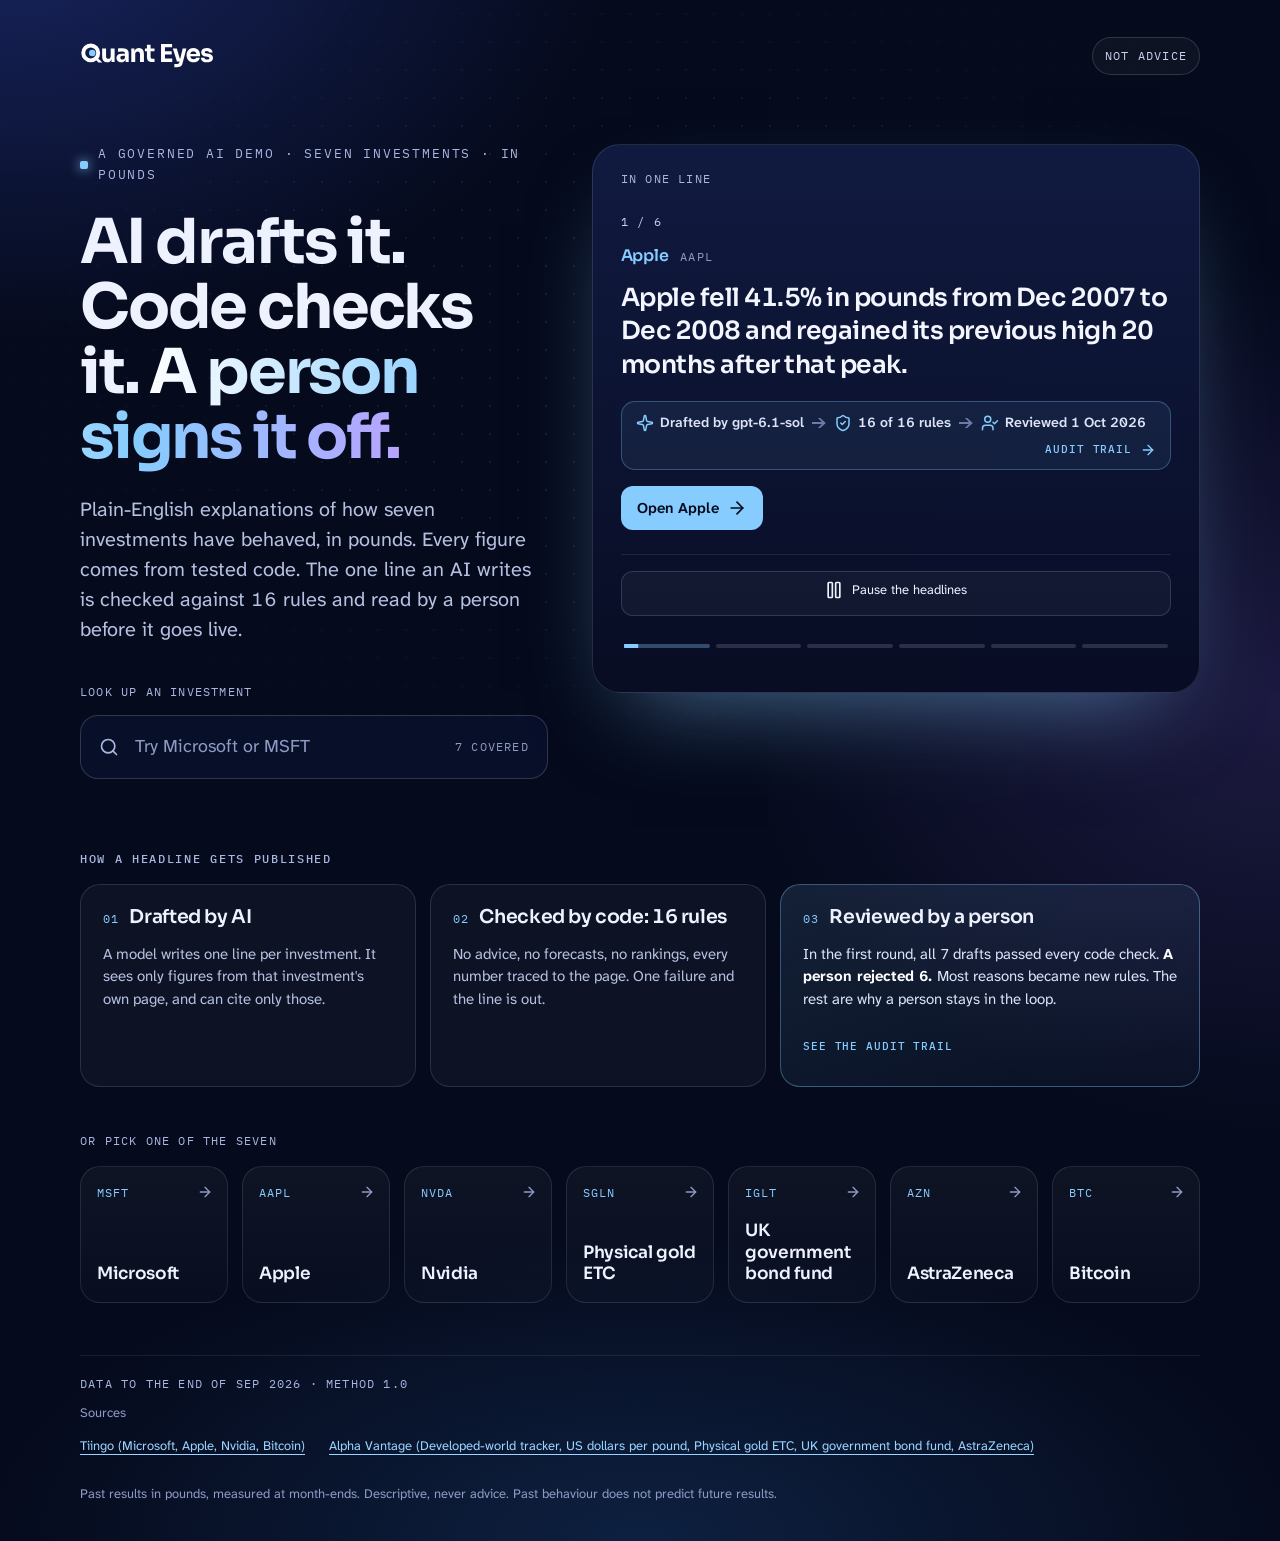
==== commit 05783305: "Task 10d-2: audit trail drawer opens, closes and links (#trail-<id>); rejected drafts struck through" ====
--- a/site/index.html
+++ b/site/index.html
@@ -270,28 +270,28 @@
 <h3 data-qx="trail-earlier" data-qx-key="msft">Every draft, including the rejected ones</h3>
 <p data-qx="trail-note" data-qx-key="msft">Each passed the code checks of its day. Each verdict is a person&#x27;s.</p>
 <p data-qx="trail-review" data-qx-key="msft.2026-09">Sep 2026 refresh · reviewed by Avi Ravisekara, 1 Oct 2026 · data to the end of Sep 2026</p>
-<p data-qx="trail-round" data-qx-key="msft.2026-09.1">Round 1 · Rejected</p>
+<p data-qx="trail-round" data-qx-key="msft.2026-09.1" data-verdict="rejected">Round 1 · Rejected</p>
 <p data-qx="trail-draft" data-qx-key="msft.2026-09.1">Microsoft fell 35.5% in pounds from Dec 2007 to Feb 2009, leaving £10,000 invested at the high worth £6,450.</p>
 <p data-qx="trail-reason" data-qx-key="msft.2026-09.1">&quot;Worth £6,450&quot; without &quot;at the low&quot; reads as what it is worth today.</p>
 <p data-qx="trail-control" data-qx-key="msft.2026-09.1">Now: Still a person&#x27;s call. A rule is planned.</p>
-<p data-qx="trail-round" data-qx-key="msft.2026-09.2">Round 2 · Rejected</p>
+<p data-qx="trail-round" data-qx-key="msft.2026-09.2" data-verdict="rejected">Round 2 · Rejected</p>
 <p data-qx="trail-draft" data-qx-key="msft.2026-09.2">Microsoft fell 35.5% in pounds from Dec 2007 to Feb 2009, leaving £10,000 invested at the high worth £6,450.</p>
 <p data-qx="trail-reason" data-qx-key="msft.2026-09.2">The same slip again.</p>
 <p data-qx="trail-control" data-qx-key="msft.2026-09.2">Now: Still a person&#x27;s call. A rule is planned.</p>
-<p data-qx="trail-round" data-qx-key="msft.2026-09.3">Round 3 · Rejected</p>
+<p data-qx="trail-round" data-qx-key="msft.2026-09.3" data-verdict="rejected">Round 3 · Rejected</p>
 <p data-qx="trail-draft" data-qx-key="msft.2026-09.3">Microsoft’s volatility was 22.6% a year in pounds, and its value fell 35.5% from Dec 2007 to Feb 2009.</p>
 <p data-qx="trail-reason" data-qx-key="msft.2026-09.3">&quot;In pounds&quot; covers only the volatility, and &quot;its value fell&quot; reads as the company&#x27;s value in dollars.</p>
 <p data-qx="trail-control" data-qx-key="msft.2026-09.3">Now: Still a person&#x27;s call. A rule is planned. Microsoft has no headline this month.</p>
 <p data-qx="trail-review" data-qx-key="msft.launch">Launch review · reviewed by Avi Ravisekara, 30 Sep 2026 · data to the end of Aug 2026</p>
-<p data-qx="trail-round" data-qx-key="msft.launch.1">Round 1 · Rejected</p>
+<p data-qx="trail-round" data-qx-key="msft.launch.1" data-verdict="rejected">Round 1 · Rejected</p>
 <p data-qx="trail-draft" data-qx-key="msft.launch.1">Microsoft’s largest fall was 35.5%, and it recovered to its previous high 9 months after the low.</p>
 <p data-qx="trail-reason" data-qx-key="msft.launch.1">&quot;Largest&quot; claims all of history, but these figures in pounds start in Aug 2007. Counting from the low is the flattering measure.</p>
 <p data-qx="trail-control" data-qx-key="msft.launch.1">Now: Ranking words fail rule 12, and the figure counted from the low is never offered.</p>
-<p data-qx="trail-round" data-qx-key="msft.launch.2">Round 2 · Rejected</p>
+<p data-qx="trail-round" data-qx-key="msft.launch.2" data-verdict="rejected">Round 2 · Rejected</p>
 <p data-qx="trail-draft" data-qx-key="msft.launch.2">Microsoft shares fell 35.5% from Dec 2007 to Feb 2009, leaving £10,000 invested at the high worth £6,450 at the low.</p>
 <p data-qx="trail-reason" data-qx-key="msft.launch.2">The fall is in pounds and doesn&#x27;t say so. Over the financial crisis Microsoft was down 35.8% in dollars but 8.3% in pounds.</p>
 <p data-qx="trail-control" data-qx-key="msft.launch.2">Now: Rule 16.</p>
-<p data-qx="trail-round" data-qx-key="msft.launch.3">Round 3 · Approved</p>
+<p data-qx="trail-round" data-qx-key="msft.launch.3" data-verdict="approved">Round 3 · Approved</p>
 <p data-qx="trail-draft" data-qx-key="msft.launch.3">Microsoft fell 35.5% in pounds from Dec 2007 to Feb 2009, leaving £10,000 invested at the high worth £6,450 at the low.</p>
 </section>
 <section role="dialog" aria-modal="true" id="trail-aapl" aria-labelledby="trail-title-aapl" hidden>
@@ -324,18 +324,18 @@
 <h3 data-qx="trail-earlier" data-qx-key="aapl">Every draft, including the rejected ones</h3>
 <p data-qx="trail-note" data-qx-key="aapl">Each passed the code checks of its day. Each verdict is a person&#x27;s.</p>
 <p data-qx="trail-review" data-qx-key="aapl.2026-09">Sep 2026 refresh · reviewed by Avi Ravisekara, 1 Oct 2026 · data to the end of Sep 2026</p>
-<p data-qx="trail-round" data-qx-key="aapl.2026-09.1">Round 1 · Approved</p>
+<p data-qx="trail-round" data-qx-key="aapl.2026-09.1" data-verdict="approved">Round 1 · Approved</p>
 <p data-qx="trail-draft" data-qx-key="aapl.2026-09.1">Apple fell 41.5% in pounds from Dec 2007 to Dec 2008 and regained its previous high 20 months after that peak.</p>
 <p data-qx="trail-review" data-qx-key="aapl.launch">Launch review · reviewed by Avi Ravisekara, 30 Sep 2026 · data to the end of Aug 2026</p>
-<p data-qx="trail-round" data-qx-key="aapl.launch.1">Round 1 · Rejected</p>
+<p data-qx="trail-round" data-qx-key="aapl.launch.1" data-verdict="rejected">Round 1 · Rejected</p>
 <p data-qx="trail-draft" data-qx-key="aapl.launch.1">Apple’s largest fall was 41.5%, and it recovered to its previous high 8 months after the low.</p>
 <p data-qx="trail-reason" data-qx-key="aapl.launch.1">Same two slips as Microsoft: a ranking word, and recovery counted from the low.</p>
 <p data-qx="trail-control" data-qx-key="aapl.launch.1">Now: Ranking words fail rule 12, and the figure counted from the low is never offered.</p>
-<p data-qx="trail-round" data-qx-key="aapl.launch.2">Round 2 · Rejected</p>
+<p data-qx="trail-round" data-qx-key="aapl.launch.2" data-verdict="rejected">Round 2 · Rejected</p>
 <p data-qx="trail-draft" data-qx-key="aapl.launch.2">Apple’s value fell 41.5% from Dec 2007 to Dec 2008, leaving £10,000 invested at the high worth £5,850 at the low.</p>
 <p data-qx="trail-reason" data-qx-key="aapl.launch.2">In pounds without saying so, and &quot;Apple&#x27;s value&quot; reads as the company&#x27;s value in dollars.</p>
 <p data-qx="trail-control" data-qx-key="aapl.launch.2">Now: Rule 16.</p>
-<p data-qx="trail-round" data-qx-key="aapl.launch.3">Round 3 · Approved</p>
+<p data-qx="trail-round" data-qx-key="aapl.launch.3" data-verdict="approved">Round 3 · Approved</p>
 <p data-qx="trail-draft" data-qx-key="aapl.launch.3">Apple fell 41.5% in pounds from Dec 2007 to Dec 2008.</p>
 </section>
 <section role="dialog" aria-modal="true" id="trail-nvda" aria-labelledby="trail-title-nvda" hidden>
@@ -368,18 +368,18 @@
 <h3 data-qx="trail-earlier" data-qx-key="nvda">Every draft, including the rejected ones</h3>
 <p data-qx="trail-note" data-qx-key="nvda">Each passed the code checks of its day. Each verdict is a person&#x27;s.</p>
 <p data-qx="trail-review" data-qx-key="nvda.2026-09">Sep 2026 refresh · reviewed by Avi Ravisekara, 1 Oct 2026 · data to the end of Sep 2026</p>
-<p data-qx="trail-round" data-qx-key="nvda.2026-09.1">Round 1 · Approved</p>
+<p data-qx="trail-round" data-qx-key="nvda.2026-09.1" data-verdict="approved">Round 1 · Approved</p>
 <p data-qx="trail-draft" data-qx-key="nvda.2026-09.1">Nvidia fell 72.5% in pounds from Sep 2007 to Nov 2008, leaving £10,000 invested at the high worth £2,750 at the low.</p>
 <p data-qx="trail-review" data-qx-key="nvda.launch">Launch review · reviewed by Avi Ravisekara, 30 Sep 2026 · data to the end of Aug 2026</p>
-<p data-qx="trail-round" data-qx-key="nvda.launch.1">Round 1 · Rejected</p>
+<p data-qx="trail-round" data-qx-key="nvda.launch.1" data-verdict="rejected">Round 1 · Rejected</p>
 <p data-qx="trail-draft" data-qx-key="nvda.launch.1">Nvidia fell 72.5% in its largest decline and regained its previous high 83 months after the low.</p>
 <p data-qx="trail-reason" data-qx-key="nvda.launch.1">A ranking word, and recovery counted from the low. From the high it took 97 months.</p>
 <p data-qx="trail-control" data-qx-key="nvda.launch.1">Now: Ranking words fail rule 12, and the figure counted from the low is never offered.</p>
-<p data-qx="trail-round" data-qx-key="nvda.launch.2">Round 2 · Rejected</p>
+<p data-qx="trail-round" data-qx-key="nvda.launch.2" data-verdict="rejected">Round 2 · Rejected</p>
 <p data-qx="trail-draft" data-qx-key="nvda.launch.2">Nvidia’s ride was bumpy, with annual volatility of 46.1%, and it fell 72.5% from Sep 2007 to Nov 2008.</p>
 <p data-qx="trail-reason" data-qx-key="nvda.launch.2">In pounds without saying so, and &quot;bumpy&quot; is a judgement, not a figure.</p>
 <p data-qx="trail-control" data-qx-key="nvda.launch.2">Now: Rule 16 for the pounds. &quot;Bumpy&quot; is still a person&#x27;s call.</p>
-<p data-qx="trail-round" data-qx-key="nvda.launch.3">Round 3 · Approved</p>
+<p data-qx="trail-round" data-qx-key="nvda.launch.3" data-verdict="approved">Round 3 · Approved</p>
 <p data-qx="trail-draft" data-qx-key="nvda.launch.3">Nvidia’s value in pounds fell 72.5% from Sep 2007 to Nov 2008, and its annual volatility was 46.1%.</p>
 </section>
 <section role="dialog" aria-modal="true" id="trail-sgln" aria-labelledby="trail-title-sgln" hidden>
@@ -412,22 +412,22 @@
 <h3 data-qx="trail-earlier" data-qx-key="sgln">Every draft, including the rejected ones</h3>
 <p data-qx="trail-note" data-qx-key="sgln">Each passed the code checks of its day. Each verdict is a person&#x27;s.</p>
 <p data-qx="trail-review" data-qx-key="sgln.2026-09">Sep 2026 refresh · reviewed by Avi Ravisekara, 1 Oct 2026 · data to the end of Sep 2026</p>
-<p data-qx="trail-round" data-qx-key="sgln.2026-09.1">Round 1 · Rejected</p>
+<p data-qx="trail-round" data-qx-key="sgln.2026-09.1" data-verdict="rejected">Round 1 · Rejected</p>
 <p data-qx="trail-draft" data-qx-key="sgln.2026-09.1">Physical gold ETC fell 38.2% in pounds from Aug 2011 to Jul 2015, but gained 7.5% during the Covid crash.</p>
 <p data-qx="trail-reason" data-qx-key="sgln.2026-09.1">Sets a short rise against a four-year fall.</p>
 <p data-qx="trail-control" data-qx-key="sgln.2026-09.1">Now: Still a person&#x27;s call.</p>
-<p data-qx="trail-round" data-qx-key="sgln.2026-09.2">Round 2 · Approved</p>
+<p data-qx="trail-round" data-qx-key="sgln.2026-09.2" data-verdict="approved">Round 2 · Approved</p>
 <p data-qx="trail-draft" data-qx-key="sgln.2026-09.2">Physical gold ETC had annual volatility of 16.9% and fell 38.2% in pounds from Aug 2011 to Jul 2015.</p>
 <p data-qx="trail-review" data-qx-key="sgln.launch">Launch review · reviewed by Avi Ravisekara, 30 Sep 2026 · data to the end of Aug 2026</p>
-<p data-qx="trail-round" data-qx-key="sgln.launch.1">Round 1 · Rejected</p>
+<p data-qx="trail-round" data-qx-key="sgln.launch.1" data-verdict="rejected">Round 1 · Rejected</p>
 <p data-qx="trail-draft" data-qx-key="sgln.launch.1">The physical gold fund’s largest fall was 38.2%, and it took 95 months to regain its previous high.</p>
 <p data-qx="trail-reason" data-qx-key="sgln.launch.1">A ranking word: the fund&#x27;s history starts in May 2011. Its recovery was counted from the high, which is the right measure.</p>
 <p data-qx="trail-control" data-qx-key="sgln.launch.1">Now: Rule 12.</p>
-<p data-qx="trail-round" data-qx-key="sgln.launch.2">Round 2 · Rejected</p>
+<p data-qx="trail-round" data-qx-key="sgln.launch.2" data-verdict="rejected">Round 2 · Rejected</p>
 <p data-qx="trail-draft" data-qx-key="sgln.launch.2">The physical gold fund fell 38.2% from Aug 2011 to Jul 2015, but rose 7.5% from Jan 2020 to Mar 2020.</p>
 <p data-qx="trail-reason" data-qx-key="sgln.launch.2">Sets a two-month rise against a four-year fall, and doesn&#x27;t say the two months were the Covid crash.</p>
 <p data-qx="trail-control" data-qx-key="sgln.launch.2">Now: Still a person&#x27;s call. No rule can judge what flatters.</p>
-<p data-qx="trail-round" data-qx-key="sgln.launch.3">Round 3 · Approved</p>
+<p data-qx="trail-round" data-qx-key="sgln.launch.3" data-verdict="approved">Round 3 · Approved</p>
 <p data-qx="trail-draft" data-qx-key="sgln.launch.3">The physical gold fund fell 38.2% in pounds from Aug 2011 to Jul 2015.</p>
 </section>
 <section role="dialog" aria-modal="true" id="trail-iglt" aria-labelledby="trail-title-iglt" hidden>
@@ -460,16 +460,16 @@
 <h3 data-qx="trail-earlier" data-qx-key="iglt">Every draft, including the rejected ones</h3>
 <p data-qx="trail-note" data-qx-key="iglt">Each passed the code checks of its day. Each verdict is a person&#x27;s.</p>
 <p data-qx="trail-review" data-qx-key="iglt.2026-09">Sep 2026 refresh · reviewed by Avi Ravisekara, 1 Oct 2026 · data to the end of Sep 2026</p>
-<p data-qx="trail-round" data-qx-key="iglt.2026-09.1">Round 1 · Approved</p>
+<p data-qx="trail-round" data-qx-key="iglt.2026-09.1" data-verdict="approved">Round 1 · Approved</p>
 <p data-qx="trail-draft" data-qx-key="iglt.2026-09.1">The UK government bond fund fell 31.9% from May 2020 to Oct 2023 and remained 26.8% below that high in Sep 2026.</p>
 <p data-qx="trail-review" data-qx-key="iglt.launch">Launch review · reviewed by Avi Ravisekara, 30 Sep 2026 · data to the end of Aug 2026</p>
-<p data-qx="trail-round" data-qx-key="iglt.launch.1">Round 1 · Redrafted, not used</p>
+<p data-qx="trail-round" data-qx-key="iglt.launch.1" data-verdict="redrafted">Round 1 · Redrafted, not used</p>
 <p data-qx="trail-draft" data-qx-key="iglt.launch.1">The UK government bond fund fell 31.9% from its high and remained 25.9% below that high at the end of Aug 2026.</p>
 <p data-qx="trail-reason" data-qx-key="iglt.launch.1">Honest as written. Redrafted only because the prompt changed for the other six.</p>
-<p data-qx="trail-round" data-qx-key="iglt.launch.2">Round 2 · Redrafted, not used</p>
+<p data-qx="trail-round" data-qx-key="iglt.launch.2" data-verdict="redrafted">Round 2 · Redrafted, not used</p>
 <p data-qx="trail-draft" data-qx-key="iglt.launch.2">The UK government bond fund fell 31.9% from May 2020 to Oct 2023 and remained 25.9% below its high in Aug 2026.</p>
 <p data-qx="trail-reason" data-qx-key="iglt.launch.2">Honest. Redrafted again when the prompt changed.</p>
-<p data-qx="trail-round" data-qx-key="iglt.launch.3">Round 3 · Approved</p>
+<p data-qx="trail-round" data-qx-key="iglt.launch.3" data-verdict="approved">Round 3 · Approved</p>
 <p data-qx="trail-draft" data-qx-key="iglt.launch.3">The fund fell 31.9% from May 2020 to Oct 2023 and remained 25.9% below its high at the end of Aug 2026.</p>
 </section>
 <section role="dialog" aria-modal="true" id="trail-azn" aria-labelledby="trail-title-azn" hidden>
@@ -502,18 +502,18 @@
 <h3 data-qx="trail-earlier" data-qx-key="azn">Every draft, including the rejected ones</h3>
 <p data-qx="trail-note" data-qx-key="azn">Each passed the code checks of its day. Each verdict is a person&#x27;s.</p>
 <p data-qx="trail-review" data-qx-key="azn.2026-09">Sep 2026 refresh · reviewed by Avi Ravisekara, 1 Oct 2026 · data to the end of Sep 2026</p>
-<p data-qx="trail-round" data-qx-key="azn.2026-09.1">Round 1 · Approved</p>
+<p data-qx="trail-round" data-qx-key="azn.2026-09.1" data-verdict="approved">Round 1 · Approved</p>
 <p data-qx="trail-draft" data-qx-key="azn.2026-09.1">AstraZeneca fell 41.0% from Aug 2006 to Mar 2008 and regained its previous high 43 months after the fall began.</p>
 <p data-qx="trail-review" data-qx-key="azn.launch">Launch review · reviewed by Avi Ravisekara, 30 Sep 2026 · data to the end of Aug 2026</p>
-<p data-qx="trail-round" data-qx-key="azn.launch.1">Round 1 · Rejected</p>
+<p data-qx="trail-round" data-qx-key="azn.launch.1" data-verdict="rejected">Round 1 · Rejected</p>
 <p data-qx="trail-draft" data-qx-key="azn.launch.1">AstraZeneca’s largest fall was 41.0%, and it recovered to its previous high 24 months after the low.</p>
 <p data-qx="trail-reason" data-qx-key="azn.launch.1">A ranking word (its history starts in Feb 2005), and recovery counted from the low.</p>
 <p data-qx="trail-control" data-qx-key="azn.launch.1">Now: Ranking words fail rule 12, and the figure counted from the low is never offered.</p>
-<p data-qx="trail-round" data-qx-key="azn.launch.2">Round 2 · Rejected</p>
+<p data-qx="trail-round" data-qx-key="azn.launch.2" data-verdict="rejected">Round 2 · Rejected</p>
 <p data-qx="trail-draft" data-qx-key="azn.launch.2">AstraZeneca had a bumpy ride, with annual volatility of 20.5% and a 41.0% fall from Aug 2006 to Mar 2008.</p>
 <p data-qx="trail-reason" data-qx-key="azn.launch.2">&quot;Bumpy ride&quot; is a judgement, not a figure.</p>
 <p data-qx="trail-control" data-qx-key="azn.launch.2">Now: Still a person&#x27;s call.</p>
-<p data-qx="trail-round" data-qx-key="azn.launch.3">Round 3 · Approved</p>
+<p data-qx="trail-round" data-qx-key="azn.launch.3" data-verdict="approved">Round 3 · Approved</p>
 <p data-qx="trail-draft" data-qx-key="azn.launch.3">AstraZeneca fell 41.0% from Aug 2006 to Mar 2008, spending 43 months below its previous high before recovering.</p>
 </section>
 <section role="dialog" aria-modal="true" id="trail-btc" aria-labelledby="trail-title-btc" hidden>
@@ -546,22 +546,22 @@
 <h3 data-qx="trail-earlier" data-qx-key="btc">Every draft, including the rejected ones</h3>
 <p data-qx="trail-note" data-qx-key="btc">Each passed the code checks of its day. Each verdict is a person&#x27;s.</p>
 <p data-qx="trail-review" data-qx-key="btc.2026-09">Sep 2026 refresh · reviewed by Avi Ravisekara, 1 Oct 2026 · data to the end of Sep 2026</p>
-<p data-qx="trail-round" data-qx-key="btc.2026-09.1">Round 1 · Rejected</p>
+<p data-qx="trail-round" data-qx-key="btc.2026-09.1" data-verdict="rejected">Round 1 · Rejected</p>
 <p data-qx="trail-draft" data-qx-key="btc.2026-09.1">Bitcoin had a bumpy ride in pounds, with 72.2% annual volatility and a 74.2% fall from Dec 2017 to Jan 2019.</p>
 <p data-qx="trail-reason" data-qx-key="btc.2026-09.1">&quot;Bumpy ride&quot; is a judgement, not a figure.</p>
 <p data-qx="trail-control" data-qx-key="btc.2026-09.1">Now: Still a person&#x27;s call.</p>
-<p data-qx="trail-round" data-qx-key="btc.2026-09.2">Round 2 · Approved</p>
+<p data-qx="trail-round" data-qx-key="btc.2026-09.2" data-verdict="approved">Round 2 · Approved</p>
 <p data-qx="trail-draft" data-qx-key="btc.2026-09.2">Bitcoin’s volatility was 72.2% a year in pounds, and it fell 74.2% from Dec 2017 to Jan 2019.</p>
 <p data-qx="trail-review" data-qx-key="btc.launch">Launch review · reviewed by Avi Ravisekara, 30 Sep 2026 · data to the end of Aug 2026</p>
-<p data-qx="trail-round" data-qx-key="btc.launch.1">Round 1 · Rejected</p>
+<p data-qx="trail-round" data-qx-key="btc.launch.1" data-verdict="rejected">Round 1 · Rejected</p>
 <p data-qx="trail-draft" data-qx-key="btc.launch.1">Bitcoin’s largest fall was 74.2%, and it recovered 21 months after reaching its low.</p>
 <p data-qx="trail-reason" data-qx-key="btc.launch.1">&quot;Largest&quot; claims all of history, but these figures start in Dec 2014, and bitcoin fell further before that. Recovery was counted from the low.</p>
 <p data-qx="trail-control" data-qx-key="btc.launch.1">Now: Ranking words fail rule 12, and the figure counted from the low is never offered.</p>
-<p data-qx="trail-round" data-qx-key="btc.launch.2">Round 2 · Rejected</p>
+<p data-qx="trail-round" data-qx-key="btc.launch.2" data-verdict="rejected">Round 2 · Rejected</p>
 <p data-qx="trail-draft" data-qx-key="btc.launch.2">Bitcoin had volatility of 72.5% a year and fell 74.2% from Dec 2017 to Jan 2019.</p>
 <p data-qx="trail-reason" data-qx-key="btc.launch.2">Both figures are in pounds and it doesn&#x27;t say so.</p>
 <p data-qx="trail-control" data-qx-key="btc.launch.2">Now: Rule 16.</p>
-<p data-qx="trail-round" data-qx-key="btc.launch.3">Round 3 · Approved</p>
+<p data-qx="trail-round" data-qx-key="btc.launch.3" data-verdict="approved">Round 3 · Approved</p>
 <p data-qx="trail-draft" data-qx-key="btc.launch.3">Bitcoin’s volatility was 72.5% a year in pounds, and it fell 74.2% from Dec 2017 to Jan 2019.</p>
 </section>
 </div>
--- a/site/assets/site.css
+++ b/site/assets/site.css
@@ -165,7 +165,12 @@
 [data-layout="audit"] { display: flex; flex-wrap: wrap; align-items: center; gap: 8px; min-height: 48px; padding: 10px 14px; border-radius: 14px; border: 1px solid rgba(134, 204, 255, 0.30); background: rgba(134, 204, 255, 0.07); color: #DCE3F7; font-size: 14px; font-weight: 600; line-height: 1.5; }
 [data-layout="audit"] > p { display: flex; align-items: center; gap: 6px; white-space: nowrap; }
 [data-layout="audit"] > p::before { width: 18px; height: 18px; color: var(--qx-accent); }
-[data-layout="audit"] > p:not(:last-child)::after { content: ""; flex: 0 0 14px; width: 14px; height: 10px; margin-left: 2px; background: #6F7BA6; clip-path: polygon(0 40%, 72% 40%, 44% 0, 60% 0, 100% 50%, 60% 100%, 44% 100%, 72% 60%, 0 60%); }
+[data-layout="audit"] > p:not([data-qx="audit-reviewed"])::after { content: ""; flex: 0 0 14px; width: 14px; height: 10px; margin-left: 2px; background: #6F7BA6; clip-path: polygon(0 40%, 72% 40%, 44% 0, 60% 0, 100% 50%, 60% 100%, 44% 100%, 72% 60%, 0 60%); }
+[data-layout="audit"][data-trail] { width: 100%; text-align: left; cursor: pointer; }
+[data-qx="audit-open"], [data-qx="gate-open"] { display: inline-flex; align-items: center; gap: 8px; color: var(--qx-accent); font: 500 11px / 1.6 var(--qx-mono); letter-spacing: 0.08em; text-transform: uppercase; }
+[data-qx="audit-open"] { margin-left: auto; }
+[data-qx="audit-open"]::after { content: ""; flex: 0 0 16px; width: 16px; height: 16px; background-color: currentColor; -webkit-mask: url("icons/arrow-right.svg") center / contain no-repeat; mask: url("icons/arrow-right.svg") center / contain no-repeat; }
+[data-layout="gate"] > [data-trail] { display: block; margin-top: 12px; padding: 0; border: 0; border-radius: 4px; background: transparent; text-align: left; }
 [data-qx="slide-open"] { margin-top: 16px; width: fit-content; padding: 6px 16px; border-radius: 12px; background: var(--qx-accent); color: var(--qx-ground); font-size: 15px; font-weight: 600; }
 [data-layout="chain"] { display: flex; flex-wrap: wrap; gap: 16px 24px; }
 [data-qx="chain"] { display: flex; gap: 8px; align-items: center; font-size: 11px; letter-spacing: 0.04em; }
@@ -203,6 +208,37 @@
 [data-qx="not-covered-title"] { font: 600 26px / 1.3 var(--qx-display); }
 [data-qx="not-covered-title"]::before { display: block; margin-bottom: 16px; color: var(--qx-accent); width: 28px; height: 28px; }
 [data-qx="not-covered-text"] { margin-top: 12px; color: var(--qx-secondary); font-size: 15px; line-height: 1.55; }
+
+/* Audit trails keep their complete checked text in an independently scrolling panel. */
+html.qx-trail-open { overflow: hidden; }
+body > div:has(> [role="dialog"][id^="trail-"]) { position: fixed; z-index: 1000; inset: 0; overflow: hidden; background: rgba(3, 6, 18, 0.72); }
+[role="dialog"][id^="trail-"] { position: fixed; inset: 0 0 0 auto; display: grid; grid-template-columns: repeat(2, minmax(0, 1fr)); align-content: start; column-gap: 16px; width: min(520px, 100vw); height: 100%; padding: 28px 28px 40px; overflow-y: auto; overscroll-behavior: contain; background: #0B1230; border-left: 1px solid rgba(255, 255, 255, 0.10); box-shadow: 0 40px 90px -40px var(--qx-glow); counter-reset: qx-trail-step; }
+[role="dialog"][id^="trail-"] > * { min-width: 0; grid-column: 1 / -1; }
+[data-qx="trail-label"], [data-qx="trail-status"], [data-qx="trail-earlier"], [data-qx="trail-review"], [data-qx="trail-round"] { color: var(--qx-label); font: 500 11px / 1.6 var(--qx-mono); letter-spacing: 0.08em; text-transform: uppercase; }
+[data-qx="trail-label"] { padding-right: 56px; color: var(--qx-accent); }
+[data-qx="trail-title"] { margin-top: 8px; padding-right: 48px; font: 600 24px / 1.3 var(--qx-display); letter-spacing: -0.02em; }
+[data-qx="trail-close"] { position: absolute; top: 20px; right: 20px; width: 44px; height: 44px; padding: 0; color: var(--qx-secondary); }
+[data-qx="trail-close"]::before, [data-qx="trail-close"]::after { content: ""; position: absolute; top: 20px; left: 12px; width: 18px; height: 2px; border-radius: 1px; background: currentColor; transform: rotate(45deg); }
+[data-qx="trail-close"]::after { transform: rotate(-45deg); }
+[data-qx="trail-status"] { margin-top: 28px; }
+[data-qx="trail-headline"] { margin-top: 10px; padding: 20px; border: 1px solid rgba(255, 255, 255, 0.12); border-radius: 20px; background: linear-gradient(180deg, rgba(17, 27, 66, 0.97), rgba(8, 13, 36, 0.98)); box-shadow: 0 40px 90px -40px var(--qx-glow); color: #F4F6FF; font: 600 20px / 1.4 var(--qx-display); letter-spacing: -0.02em; }
+[data-qx="trail-step"] { position: relative; margin-top: 24px; padding-left: 34px; font-size: 16px; font-weight: 600; line-height: 1.5; counter-increment: qx-trail-step; }
+[data-qx="trail-step"]::before { content: counter(qx-trail-step, decimal-leading-zero); position: absolute; left: 0; top: 2px; color: var(--qx-accent); font: 500 12px / 1.6 var(--qx-mono); }
+[data-qx="trail-step-text"] { margin-top: 8px; padding-left: 34px; color: var(--qx-secondary); font-size: 14px; line-height: 1.55; }
+[role="dialog"][id^="trail-"] > [data-qx="trail-rule"] { grid-column: auto; display: flex; align-items: flex-start; gap: 8px; margin-top: 10px; color: var(--qx-secondary); font-size: 13px; line-height: 1.5; }
+[data-qx="trail-rule"]::before { content: ""; flex: 0 0 16px; width: 16px; height: 16px; margin-top: 2px; color: var(--qx-accent); background-color: currentColor; -webkit-mask: url("icons/shield-check.svg") center / contain no-repeat; mask: url("icons/shield-check.svg") center / contain no-repeat; }
+[data-qx="trail-none"] { margin-top: 12px; color: var(--qx-secondary); font-size: 16px; }
+[data-qx="trail-earlier"] { margin-top: 32px; padding-top: 24px; border-top: 1px solid rgba(255, 255, 255, 0.10); }
+[data-qx="trail-note"] { margin-top: 8px; color: var(--qx-muted); font-size: 14px; line-height: 1.5; }
+[data-qx="trail-review"] { margin-top: 24px; }
+[data-qx="trail-round"], [data-qx="trail-draft"], [data-qx="trail-reason"], [data-qx="trail-control"] { padding-inline: 16px; border-inline: 1px solid rgba(255, 255, 255, 0.10); background: rgba(255, 255, 255, 0.035); }
+[data-qx="trail-round"] { margin-top: 12px; padding-top: 16px; border-top: 1px solid rgba(255, 255, 255, 0.10); border-radius: 14px 14px 0 0; }
+[data-qx="trail-draft"], [data-qx="trail-reason"], [data-qx="trail-control"] { padding-top: 10px; }
+[data-qx="trail-control"], [data-qx="trail-reason"]:not(:has(+ [data-qx="trail-control"])), [data-qx="trail-draft"]:not(:has(+ [data-qx="trail-reason"], + [data-qx="trail-control"])) { padding-bottom: 16px; border-bottom: 1px solid rgba(255, 255, 255, 0.10); border-radius: 0 0 14px 14px; }
+[data-qx="trail-draft"] { font-size: 16px; line-height: 1.55; }
+[data-qx="trail-round"][data-verdict="rejected"] + [data-qx="trail-draft"] { text-decoration: line-through; text-decoration-thickness: 1px; text-decoration-color: rgba(238, 242, 255, 0.45); }
+[data-qx="trail-reason"] { color: var(--qx-secondary); font-size: 14px; line-height: 1.55; }
+[data-qx="trail-control"] { color: #DCE3F7; font-size: 14px; font-weight: 600; line-height: 1.55; }
 
 /* Asset introduction, question rail and cards. */
 [data-layout="asset-intro"] { display: grid; grid-template-columns: minmax(0, 5fr) minmax(0, 7fr); gap: 56px; align-items: center; }
@@ -343,6 +379,8 @@
   [data-layout="tile-grid"] { grid-template-columns: repeat(4, minmax(0, 1fr)); }
 }
 @media (max-width: 639px) {
+  [role="dialog"][id^="trail-"] { width: 100vw; padding: 20px; grid-template-columns: minmax(0, 1fr); }
+  [data-qx="trail-close"] { top: 12px; right: 12px; }
   body { font-size: 16px; background-image: radial-gradient(520px 420px at 0% 0%, rgba(70, 100, 255, 0.32), transparent 62%), radial-gradient(420px 380px at 100% 700px, rgba(150, 110, 255, 0.18), transparent 60%); }
   body::before { height: 620px; background-size: 24px 24px; -webkit-mask-image: radial-gradient(ellipse 80% 70% at 50% 25%, #000 20%, transparent 80%); mask-image: radial-gradient(ellipse 80% 70% at 50% 25%, #000 20%, transparent 80%); }
   body > header, main, footer { width: calc(100% - 40px); }
@@ -452,6 +490,9 @@
 }
 @media (prefers-reduced-motion: no-preference) {
   html { scroll-behavior: smooth; }
+  html.qx-trail-open { scroll-behavior: auto; }
+  body > div:has(> [role="dialog"][id^="trail-"]):not([hidden]) { animation: qx-trail-fade 240ms ease-out 1; }
+  [role="dialog"][id^="trail-"]:not([hidden]) { animation: qx-trail-slide 240ms ease-out 1; }
   .qx-grow > [data-qx="size"] { transform-origin: left center; animation: qx-grow-x 1.2s cubic-bezier(0.2, 0.7, 0.2, 1) 1; }
   .qx-drain > [data-qx="size"] { animation: qx-drain 1.2s cubic-bezier(0.333333, 1, 0.666667, 1) 1; }
   .qx-timeline > [data-qx="size"] { transform-origin: left center; animation: qx-grow-x 0.6s ease-out 1 backwards; }
@@ -464,6 +505,8 @@
   .qx-chain > :nth-child(2) { animation-delay: 0.25s; }
   .qx-chain > :nth-child(3) { animation-delay: 0.5s; }
   @keyframes qx-grow-x { from { transform: scaleX(0); } to { transform: scaleX(1); } }
+  @keyframes qx-trail-fade { from { background-color: rgba(3, 6, 18, 0); } to { background-color: rgba(3, 6, 18, 0.72); } }
+  @keyframes qx-trail-slide { from { transform: translateX(100%); } to { transform: translateX(0); } }
   @keyframes qx-grow-y { from { transform: scaleY(0); } to { transform: scaleY(1); } }
   @keyframes qx-drain { from { width: 100%; } to { width: calc(var(--qx-size) * 100%); } }
   @keyframes qx-correlation { from { left: 50%; } to { left: calc(var(--qx-size) * 100%); } }
@@ -485,7 +528,7 @@
   @media (hover: hover) and (pointer: fine) {
     .qx-interactive { transition: transform 160ms ease, border-color 160ms ease, box-shadow 160ms ease; }
     .qx-spotlight::before { content: ""; position: absolute; z-index: -1; inset: 0; border-radius: inherit; pointer-events: none; background: radial-gradient(360px circle at var(--qx-pointer-x, 50%) var(--qx-pointer-y, 50%), rgba(134, 204, 255, 0.12), transparent 70%); opacity: 0; transition: opacity 160ms ease; }
-    .qx-interactive:hover, .qx-interactive:focus-visible, .qx-interactive:focus-within { transform: translateY(-3px); border-color: rgba(255, 255, 255, 0.30); box-shadow: 0 0 0 1px rgba(255, 255, 255, 0.05), 0 22px 60px -24px var(--qx-glow); }
+    .qx-interactive:hover, .qx-interactive:focus-visible, .qx-interactive:focus-within, [data-layout="audit"][data-trail]:hover, [data-layout="audit"][data-trail]:focus-visible { transform: translateY(-3px); border-color: rgba(255, 255, 255, 0.30); box-shadow: 0 0 0 1px rgba(255, 255, 255, 0.05), 0 22px 60px -24px var(--qx-glow); }
     .qx-spotlight:hover::before, .qx-spotlight:focus-visible::before, .qx-spotlight:focus-within::before { opacity: 1; }
   }
 }
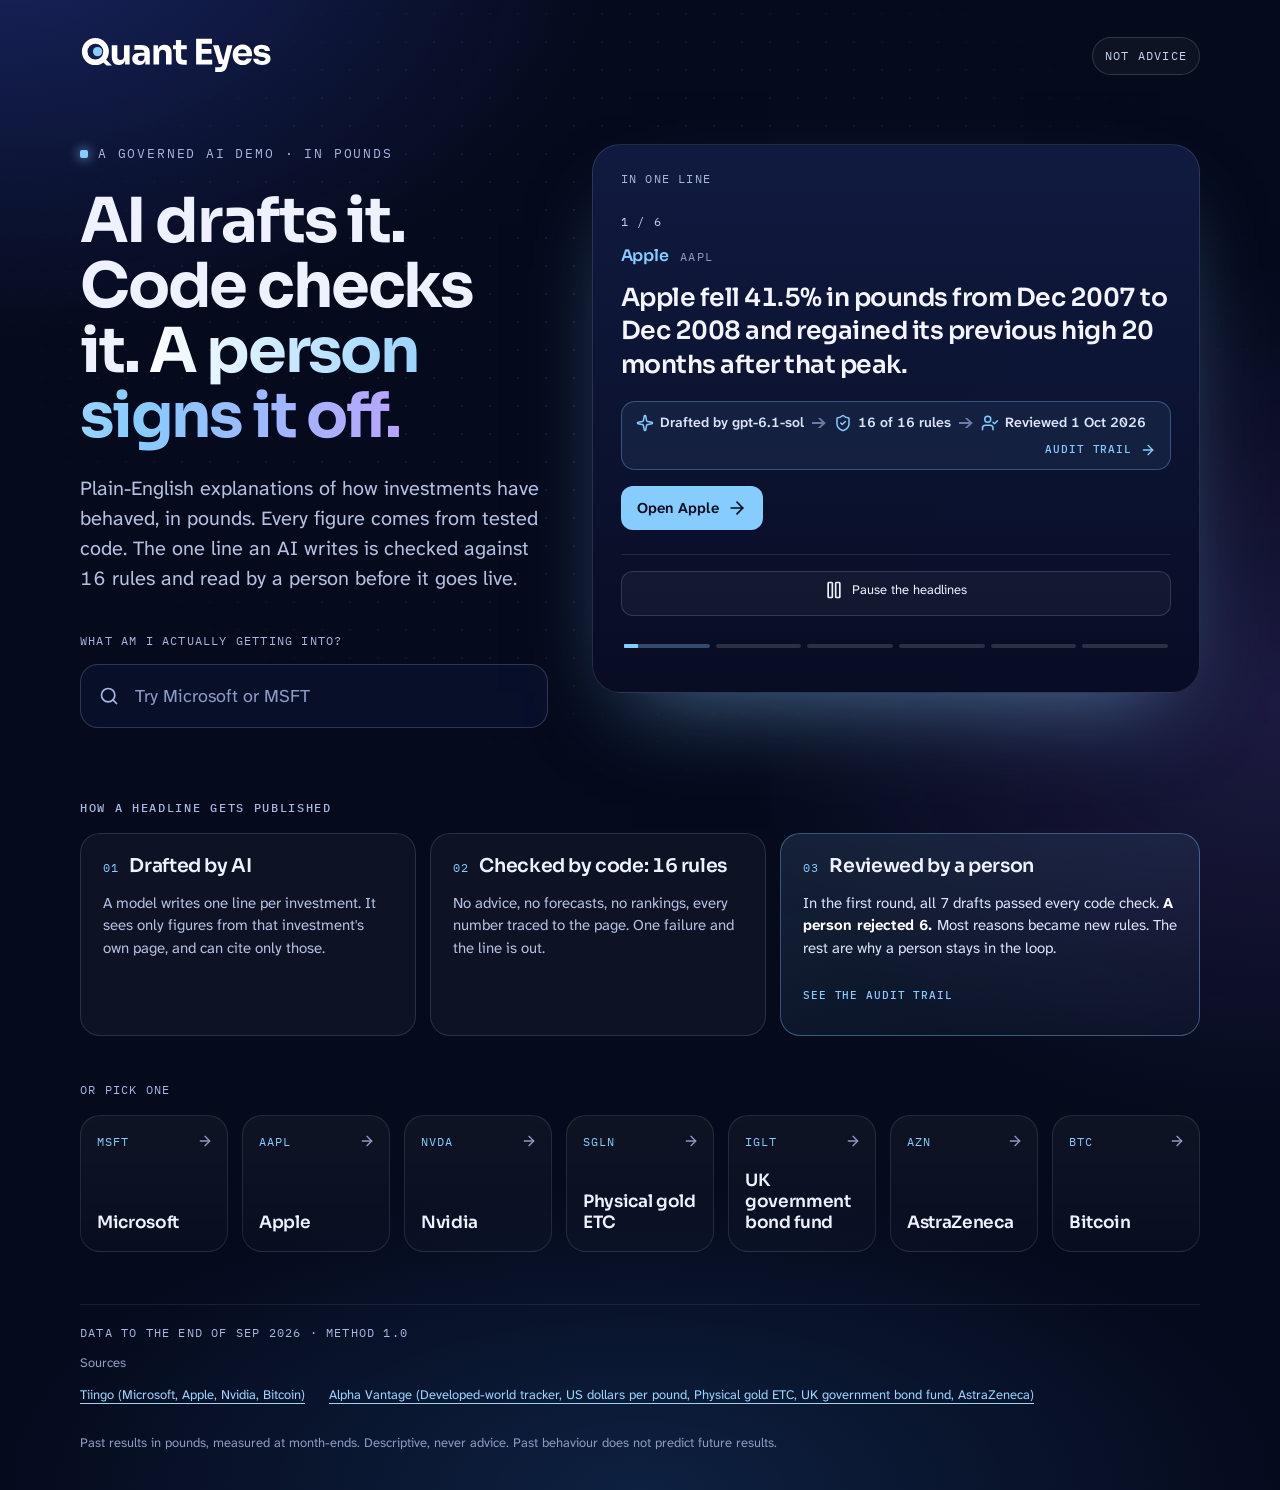
==== commit 5eeb580c: "Task 10f: no investment counts on the site, search asks What am I actually getting into?, larger log" ====
--- a/site/index.html
+++ b/site/index.html
@@ -3,10 +3,10 @@
 <head>
 <meta charset="utf-8">
 <meta name="viewport" content="width=device-width, initial-scale=1">
-<title data-qx="title">Quant Eyes: seven investments in plain English</title>
-<meta data-qx="description" data-qx-attr="content" content="Plain-English explanations of how seven investments have behaved, in pounds. Every figure comes from tested code. The one line an AI writes is checked against 16 rules and read by a person before it goes live." name="description">
-<meta data-qx="og-title" data-qx-attr="content" content="Quant Eyes: seven investments in plain English" property="og:title">
-<meta data-qx="og-description" data-qx-attr="content" content="Plain-English explanations of how seven investments have behaved, in pounds. Every figure comes from tested code. The one line an AI writes is checked against 16 rules and read by a person before it goes live." property="og:description">
+<title data-qx="title">Quant Eyes: investments in plain English</title>
+<meta data-qx="description" data-qx-attr="content" content="Plain-English explanations of how investments have behaved, in pounds. Every figure comes from tested code. The one line an AI writes is checked against 16 rules and read by a person before it goes live." name="description">
+<meta data-qx="og-title" data-qx-attr="content" content="Quant Eyes: investments in plain English" property="og:title">
+<meta data-qx="og-description" data-qx-attr="content" content="Plain-English explanations of how investments have behaved, in pounds. Every figure comes from tested code. The one line an AI writes is checked against 16 rules and read by a person before it goes live." property="og:description">
 <meta property="og:type" content="website">
 <link rel="stylesheet" href="assets/site.css">
 <link rel="icon" type="image/svg+xml" href="assets/brand/favicon.svg">
@@ -20,17 +20,16 @@
 </header>
 <main data-layout="landing">
 <div data-layout="landing-intro">
-<p data-qx="kicker">A governed AI demo · seven investments · in pounds</p>
+<p data-qx="kicker">A governed AI demo · in pounds</p>
 <h1 data-qx="hero">AI drafts it. Code checks it.
 <span data-layout="hero-accent">A person signs it off.
 </span>
 </h1>
-<p data-qx="tagline">Plain-English explanations of how seven investments have behaved, in pounds. Every figure comes from tested code. The one line an AI writes is checked against 16 rules and read by a person before it goes live.</p>
+<p data-qx="tagline">Plain-English explanations of how investments have behaved, in pounds. Every figure comes from tested code. The one line an AI writes is checked against 16 rules and read by a person before it goes live.</p>
 <div data-layout="search" hidden>
-<label data-qx="search-label" for="asset-search">Look up an investment</label>
+<label data-qx="search-label" for="asset-search">What am I actually getting into?</label>
 <div data-layout="search-field">
 <input data-qx="search-hint" data-qx-attr="placeholder" placeholder="Try Microsoft or MSFT" id="asset-search" type="search">
-<p data-qx="search-count">7 covered</p>
 </div>
 <ul>
 <li hidden>
@@ -85,7 +84,7 @@
 </ul>
 <div data-layout="not-covered" hidden>
 <p data-qx="not-covered-title">Not covered yet</p>
-<p data-qx="not-covered-text">This site covers seven investments in depth rather than many in outline. Every figure comes from tested code, and every headline is reviewed by a person.</p>
+<p data-qx="not-covered-text">Each investment here is covered in depth: every figure comes from tested code, and every headline is reviewed by a person.</p>
 </div>
 </div>
 </div>
@@ -227,7 +226,7 @@
 </div>
 </section>
 <div data-layout="tiles">
-<p data-qx="tiles-label">Or pick one of the seven</p>
+<p data-qx="tiles-label">Or pick one</p>
 <div data-layout="tile-grid">
 <a href="msft/">
 <span data-qx="tile-ticker" data-qx-key="msft">MSFT</span>
--- a/site/assets/site.css
+++ b/site/assets/site.css
@@ -104,7 +104,7 @@
 [data-layout] { min-width: 0; }
 [data-qx] { overflow-wrap: anywhere; }
 [data-qx="site-name"], [data-qx="hero"], [data-qx="asset-label"], [data-qx="card-title"], [data-qx="headline"], [data-qx="figure"], [data-qx="scale-value"], [data-qx="bar-value"], [data-qx="tile-label"], [data-qx="slide-label"], [data-qx="gate-title"] { font-family: var(--qx-display); font-weight: 600; letter-spacing: -0.02em; }
-[data-qx="kicker"], [data-qx="tag"], [data-qx="section-label"], [data-qx="chain"], [data-qx="card-number"], [data-qx="maths-head"], [data-qx="footer-data"], [data-qx="not-advice"], [data-qx="rail-label"], [data-qx="rail-number"], [data-qx="compared-label"], [data-qx="search-label"], [data-qx="search-count"], [data-qx="tiles-label"], [data-qx="tile-ticker"], [data-qx="slide-position"], [data-qx="slide-ticker"], [data-qx="gates-title"], [data-qx="gate-number"], [data-qx="bars-label"], [data-qx="bar-label"], [data-qx="drain-label"], [data-qx="drain-period"], [data-qx="timeline-label"], [data-qx="segment"], [data-qx="point-date"], [data-qx="scale-label"], [data-qx="scale-mark"], [data-qx="mix-part"], [data-qx="chips-label"], [data-qx="chip-label"] {
+[data-qx="kicker"], [data-qx="tag"], [data-qx="section-label"], [data-qx="chain"], [data-qx="card-number"], [data-qx="maths-head"], [data-qx="footer-data"], [data-qx="not-advice"], [data-qx="rail-label"], [data-qx="rail-number"], [data-qx="compared-label"], [data-qx="search-label"], [data-qx="tiles-label"], [data-qx="tile-ticker"], [data-qx="slide-position"], [data-qx="slide-ticker"], [data-qx="gates-title"], [data-qx="gate-number"], [data-qx="bars-label"], [data-qx="bar-label"], [data-qx="drain-label"], [data-qx="drain-period"], [data-qx="timeline-label"], [data-qx="segment"], [data-qx="point-date"], [data-qx="scale-label"], [data-qx="scale-mark"], [data-qx="mix-part"], [data-qx="chips-label"], [data-qx="chip-label"] {
   font-family: var(--qx-mono);
   font-size: 12px;
   font-weight: 400;
@@ -114,7 +114,7 @@
   color: var(--qx-label);
 }
 [data-qx="figure"], [data-qx="bar-value"], [data-qx="scale-value"], [data-qx="chip-value"], [data-qx="maths-value"], [data-qx="maths-period"], [data-qx="segment"], [data-qx="point-date"], [data-qx="slide-position"] { font-variant-numeric: tabular-nums; }
-[data-qx="site-name"] { display: block; flex-shrink: 0; width: calc(28px * 5475 / 1142); min-height: 44px; background: url("brand/logo.svg") center / auto 28px no-repeat; overflow: hidden; white-space: nowrap; text-indent: 100%; color: var(--qx-text); text-decoration: none; }
+[data-qx="site-name"] { display: block; flex-shrink: 0; width: calc(40px * 5475 / 1142); min-height: 44px; background: url("brand/logo.svg") center / auto 40px no-repeat; overflow: hidden; white-space: nowrap; text-indent: 100%; color: var(--qx-text); text-decoration: none; }
 [data-qx="not-advice"] { border: 1px solid rgba(255, 255, 255, 0.14); border-radius: 999px; padding: 8px 12px; background: rgba(255, 255, 255, 0.04); color: #C9D2EE; white-space: nowrap; }
 [data-qx="back"], [data-qx="slide-open"], summary { display: flex; align-items: center; gap: 8px; min-height: 44px; text-decoration: none; }
 [data-qx="back"] { width: fit-content; font-size: 15px; margin-block: 20px 16px; color: #C9D2EE; }
@@ -199,7 +199,6 @@
 [data-layout="search-field"]:focus-within { border-color: var(--qx-accent); box-shadow: 0 0 0 4px rgba(134, 204, 255, 0.16), 0 0 40px -8px var(--qx-glow); }
 input[type="search"] { min-width: 0; width: 100%; min-height: 44px; border: 0; background: transparent; }
 input::placeholder { color: var(--qx-muted); opacity: 1; }
-[data-qx="search-count"] { flex-shrink: 0; color: var(--qx-muted); }
 [data-layout="search"] ul { list-style: none; margin: 10px 0 0; padding: 8px; }
 [data-layout="search"] li > a { display: flex; flex-wrap: wrap; align-items: center; gap: 8px 12px; min-height: 52px; padding: 12px; text-decoration: none; }
 [data-qx="result-name"] { flex-basis: 100%; font-size: 14px; color: var(--qx-secondary); }
@@ -337,6 +336,41 @@
 details[open] [data-qx="maths-hide"][hidden] { display: inline !important; }
 details > p { margin-block: 16px; font-size: 14px; line-height: 1.55; color: var(--qx-secondary); }
 [data-qx="maths-note"], [data-qx="maths-sources"] { font-size: 13px; color: #A3AFD4; }
+/* Guided explanations use native disclosure and keep each panel in reading order. */
+[data-layout="guided"] > summary { width: 100%; min-height: 44px; justify-content: space-between; }
+[data-layout="guided-everyday"] { margin-top: 12px; padding: 14px 16px; border-radius: 14px; background: rgba(134, 204, 255, 0.07); }
+[data-qx="everyday-label"] { color: var(--qx-label); font: 400 12px / 1.6 var(--qx-mono); letter-spacing: 0.10em; text-transform: uppercase; }
+[data-qx="everyday"] { margin-top: 6px; color: #DCE3F7; font-size: 17px; font-style: normal; line-height: 1.55; }
+[data-layout="guided-panels"] { display: grid; grid-template-columns: repeat(auto-fill, minmax(240px, 1fr)); gap: 12px; margin-top: 12px; }
+[data-layout="guided-panel"] { padding: 16px 18px; border: 1px solid rgba(255, 255, 255, 0.10); border-radius: 16px; background: rgba(255, 255, 255, 0.03); }
+[data-qx="more-number"] { color: var(--qx-accent); font: 400 12px / 1.6 var(--qx-mono); }
+[data-qx="more-title"] { margin-block: 6px 8px; font: 600 17px / 1.4 var(--qx-display); letter-spacing: -0.02em; }
+[data-qx="more-text"] { color: #B6C1E2; font-size: 15px; line-height: 1.6; }
+/* Guided controls reveal only existing page content, with a single current card. */
+[data-layout="guided-controls"] { display: flex; flex-direction: column; align-items: center; gap: 24px; width: 100%; }
+[data-layout="guided-mode"] { display: inline-flex; gap: 4px; padding: 4px; border: 1px solid rgba(255, 255, 255, 0.12); border-radius: 999px; background: rgba(5, 10, 28, 0.55); }
+[data-layout="guided-mode"] > button { min-width: 100px; padding: 8px 20px; border: 1px solid transparent; border-radius: 999px; background: transparent; color: var(--qx-secondary); font-size: 15px; font-weight: 600; }
+[data-layout="guided-mode"] > button[aria-pressed="true"] { border-color: rgba(134, 204, 255, 0.30); background: rgba(134, 204, 255, 0.12); color: var(--qx-accent); box-shadow: inset 0 0 20px rgba(134, 204, 255, 0.04); }
+[data-layout="guided-track"] { display: none; width: 100%; }
+.qx-guided [data-layout="asset-intro"], .qx-guided [data-layout="asset-body"] { grid-template-columns: minmax(0, 1fr); }
+.qx-guided [data-layout="asset-body"] { margin-top: 40px; }
+.qx-guided [data-layout="cards"] { gap: 24px; }
+.qx-guided [data-layout="guided-track"] { display: grid; grid-template-columns: auto minmax(0, 1fr) auto; gap: 24px; align-items: start; }
+[data-qx="step-back"], [data-qx="step-next"] { padding: 8px 18px; color: var(--qx-accent); font-size: 15px; font-weight: 600; }
+[data-qx="step-back"][aria-disabled="true"], [data-qx="step-next"][aria-disabled="true"] { color: var(--qx-muted); border-color: var(--qx-line); background: rgba(255, 255, 255, 0.02); cursor: default; }
+[data-layout="guided-steps"] { display: flex; width: 100%; margin: 0; padding: 0; list-style: none; }
+[data-layout="guided-step"] { position: relative; flex: 1 1 0; min-width: 0; display: flex; flex-direction: column; align-items: center; }
+[data-layout="guided-step"]:not(:last-child)::before { content: ""; position: absolute; top: 21px; left: 50%; right: -50%; height: 2px; background: rgba(134, 204, 255, 0.18); }
+[data-qx="step-node"] { position: relative; z-index: 1; flex: 0 0 44px; width: 44px; height: 44px; padding: 0; border: 0; border-radius: 50%; background: transparent; }
+[data-qx="step-node"]::after { content: ""; position: absolute; width: 14px; height: 14px; top: 15px; left: 15px; border: 2px solid #647393; border-radius: 50%; background: var(--qx-ground); }
+[data-qx="step-node"].qx-visited::after { border-color: #5988AC; background: #355574; }
+[data-qx="step-node"][aria-current="step"]::after { width: 18px; height: 18px; top: 13px; left: 13px; border-color: var(--qx-accent); background: var(--qx-accent); box-shadow: 0 0 18px var(--qx-glow); }
+[data-qx="step-label"] { display: block; padding-inline: 4px; color: var(--qx-muted); font: 400 11px / 1.5 var(--qx-mono); letter-spacing: 0.04em; text-align: center; }
+[data-qx="step-node"][aria-current="step"] + [data-qx="step-label"] { color: var(--qx-accent); }
+.qx-guided [data-layout="cards"] > [data-layout="guided"] { padding-top: 0; border-top: 0; }
+.qx-guided [data-layout="cards"] > [data-layout="guided"] > summary { width: fit-content; min-height: 44px; margin-inline: auto; padding: 9px 22px; gap: 12px; border: 1px solid rgba(134, 204, 255, 0.30); border-radius: 999px; background: rgba(134, 204, 255, 0.07); }
+.qx-guided [data-layout="guided-everyday"] { margin-top: 24px; }
+.qx-guided [data-qx="card-title"][tabindex="-1"]:focus-visible { outline: 2px solid var(--qx-accent); outline-offset: 8px; border-radius: 4px; }
 table { width: 100%; border-collapse: collapse; table-layout: fixed; font-size: 14px; }
 th, td { padding: 11px 8px; border-bottom: 1px solid rgba(255, 255, 255, 0.06); text-align: left; vertical-align: top; font-weight: 400; overflow-wrap: anywhere; }
 th:first-child, td:first-child { padding-left: 0; width: 44%; }
@@ -385,7 +419,7 @@
   body::before { height: 620px; background-size: 24px 24px; -webkit-mask-image: radial-gradient(ellipse 80% 70% at 50% 25%, #000 20%, transparent 80%); mask-image: radial-gradient(ellipse 80% 70% at 50% 25%, #000 20%, transparent 80%); }
   body > header, main, footer { width: calc(100% - 40px); }
   body > header { min-height: 60px; padding-top: 16px; gap: 8px; }
-  [data-qx="site-name"] { width: calc(24px * 5475 / 1142); background-size: auto 24px; }
+  [data-qx="site-name"] { width: calc(30px * 5475 / 1142); background-size: auto 30px; }
   [data-qx="not-advice"] { font-size: 10px; padding: 7px 9px; letter-spacing: 0.08em; }
   main[data-layout="landing"] { padding-top: 32px; gap: 28px; }
   [data-layout="landing-intro"] { gap: 14px; }
@@ -402,7 +436,6 @@
   [data-qx="tile-ticker"], [data-qx="tiles-label"] { font-size: 11px; }
   [data-layout="search-field"] { min-height: 56px; padding-inline: 16px; gap: 12px; border-radius: 16px; flex-wrap: wrap; }
   [data-qx="search-hint"] { flex: 1 1 140px; }
-  [data-qx="search-count"] { font-size: 10px; }
   [data-qx="back"] { margin-block: 12px 16px; }
   [data-layout="asset-intro"] { gap: 24px; }
   [data-layout="identity"] { gap: 12px; }
@@ -450,6 +483,19 @@
   [data-qx="mix-part"] { font-size: 10px; letter-spacing: 0.04em; }
   [data-layout="mix"] { padding-top: 52px; }
   summary { min-height: 48px; justify-content: space-between; width: 100%; }
+  [data-layout="guided-panels"] { grid-template-columns: minmax(0, 1fr); }
+  .qx-guided [data-layout="asset-body"] { margin-top: 24px; }
+  .qx-guided [data-layout="cards"] { gap: 20px; }
+  [data-layout="guided-controls"] { gap: 16px; }
+  .qx-guided [data-layout="guided-track"] { grid-template-columns: auto minmax(0, 1fr) auto; gap: 12px; }
+  [data-layout="guided-steps"] { position: relative; grid-column: 1 / -1; grid-row: 1; justify-content: space-between; padding-bottom: 24px; }
+  [data-layout="guided-step"] { position: static; flex: 0 0 44px; }
+  [data-layout="guided-step"]:not(:last-child)::before { display: none; }
+  [data-layout="guided-steps"]::before { content: ""; position: absolute; top: 21px; left: 22px; right: 22px; height: 2px; background: rgba(134, 204, 255, 0.18); }
+  [data-qx="step-label"] { display: none; }
+  [data-qx="step-node"][aria-current="step"] + [data-qx="step-label"] { display: block; position: absolute; inset: 48px 0 auto; font-size: 12px; }
+  [data-qx="step-back"] { grid-column: 1; grid-row: 2; }
+  [data-qx="step-next"] { grid-column: 3; grid-row: 2; }
   table { font-size: 12px; }
   th, td { padding: 9px 4px; }
   [data-qx="maths-head"] { font-size: 10px; letter-spacing: 0.04em; }
@@ -493,6 +539,7 @@
   html.qx-trail-open { scroll-behavior: auto; }
   body > div:has(> [role="dialog"][id^="trail-"]):not([hidden]) { animation: qx-trail-fade 240ms ease-out 1; }
   [role="dialog"][id^="trail-"]:not([hidden]) { animation: qx-trail-slide 240ms ease-out 1; }
+  .qx-guided-enter { animation: qx-guided-enter 300ms ease-out 1; }
   .qx-grow > [data-qx="size"] { transform-origin: left center; animation: qx-grow-x 1.2s cubic-bezier(0.2, 0.7, 0.2, 1) 1; }
   .qx-drain > [data-qx="size"] { animation: qx-drain 1.2s cubic-bezier(0.333333, 1, 0.666667, 1) 1; }
   .qx-timeline > [data-qx="size"] { transform-origin: left center; animation: qx-grow-x 0.6s ease-out 1 backwards; }
@@ -507,6 +554,7 @@
   @keyframes qx-grow-x { from { transform: scaleX(0); } to { transform: scaleX(1); } }
   @keyframes qx-trail-fade { from { background-color: rgba(3, 6, 18, 0); } to { background-color: rgba(3, 6, 18, 0.72); } }
   @keyframes qx-trail-slide { from { transform: translateX(100%); } to { transform: translateX(0); } }
+  @keyframes qx-guided-enter { from { opacity: 0; transform: translateY(16px); } to { opacity: 1; transform: translateY(0); } }
   @keyframes qx-grow-y { from { transform: scaleY(0); } to { transform: scaleY(1); } }
   @keyframes qx-drain { from { width: 100%; } to { width: calc(var(--qx-size) * 100%); } }
   @keyframes qx-correlation { from { left: 50%; } to { left: calc(var(--qx-size) * 100%); } }
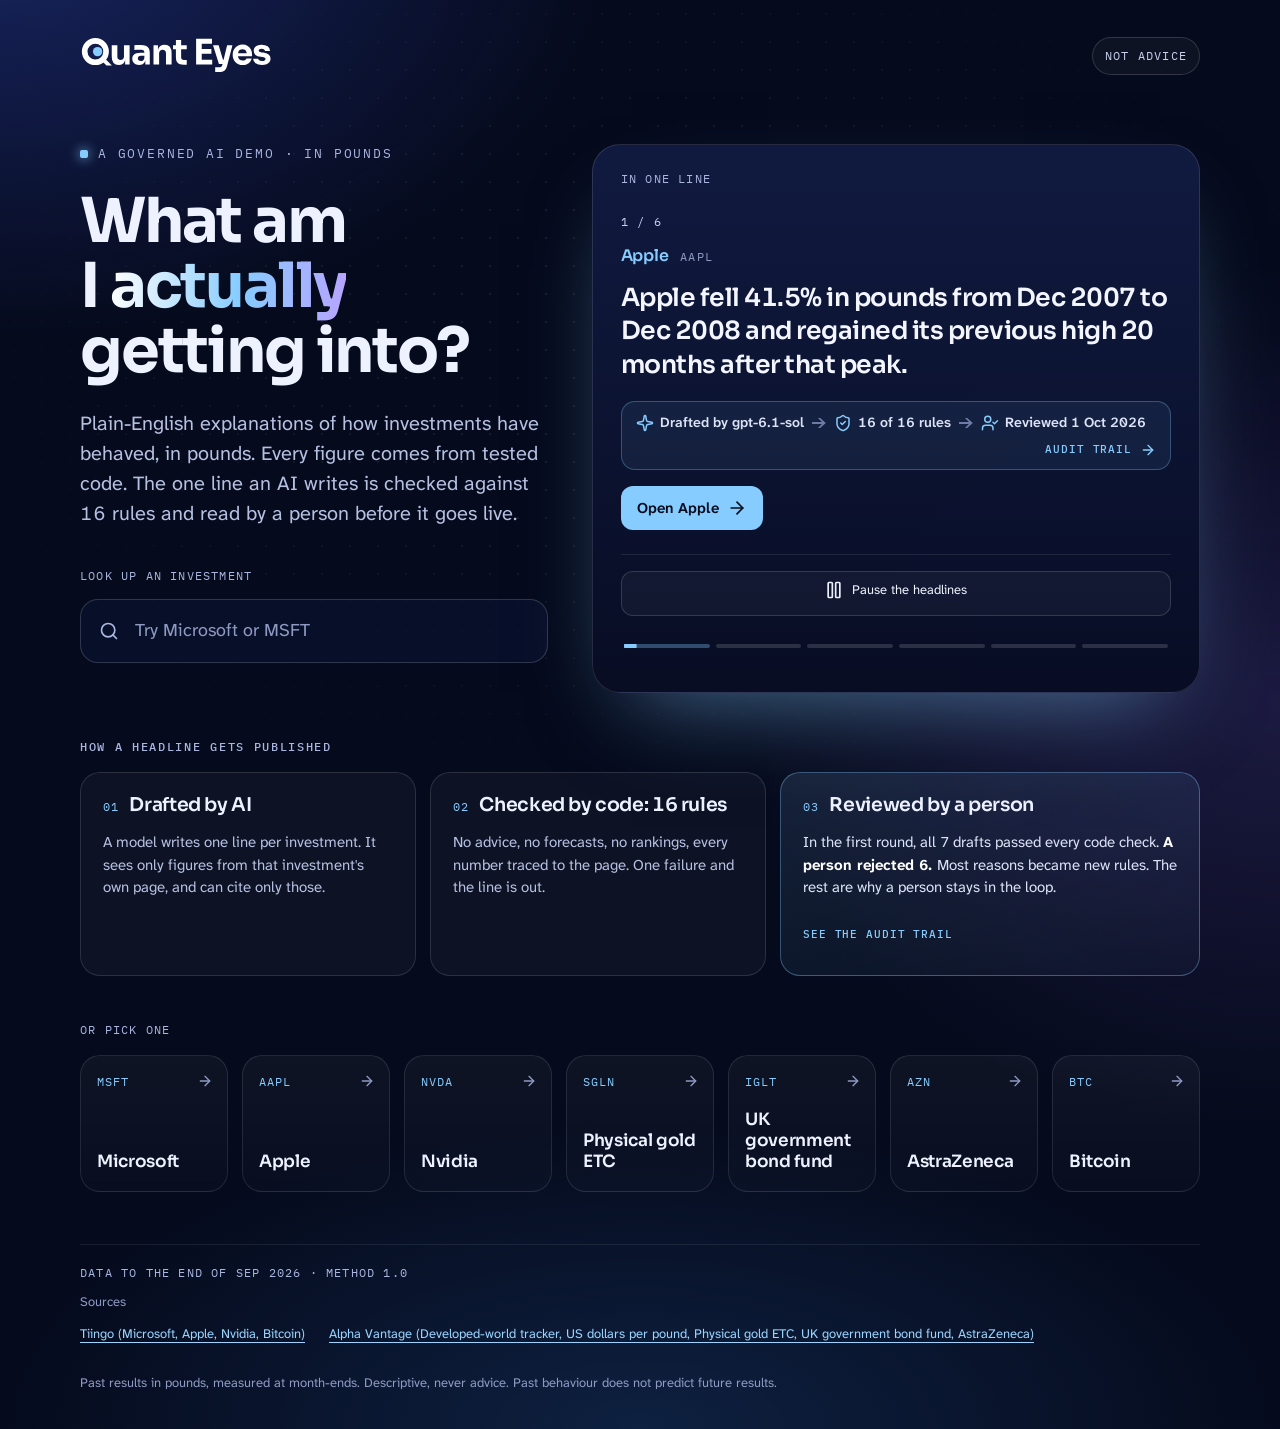
==== commit d917954d: "Task 10g: hero What am I actually getting into?, search label Look up an investment; landing rebuilt" ====
--- a/site/index.html
+++ b/site/index.html
@@ -21,13 +21,13 @@
 <main data-layout="landing">
 <div data-layout="landing-intro">
 <p data-qx="kicker">A governed AI demo · in pounds</p>
-<h1 data-qx="hero">AI drafts it. Code checks it.
-<span data-layout="hero-accent">A person signs it off.
-</span>
+<h1 data-qx="hero">What am I
+<span data-layout="hero-accent">actually
+</span> getting into?
 </h1>
 <p data-qx="tagline">Plain-English explanations of how investments have behaved, in pounds. Every figure comes from tested code. The one line an AI writes is checked against 16 rules and read by a person before it goes live.</p>
 <div data-layout="search" hidden>
-<label data-qx="search-label" for="asset-search">What am I actually getting into?</label>
+<label data-qx="search-label" for="asset-search">Look up an investment</label>
 <div data-layout="search-field">
 <input data-qx="search-hint" data-qx-attr="placeholder" placeholder="Try Microsoft or MSFT" id="asset-search" type="search">
 </div>
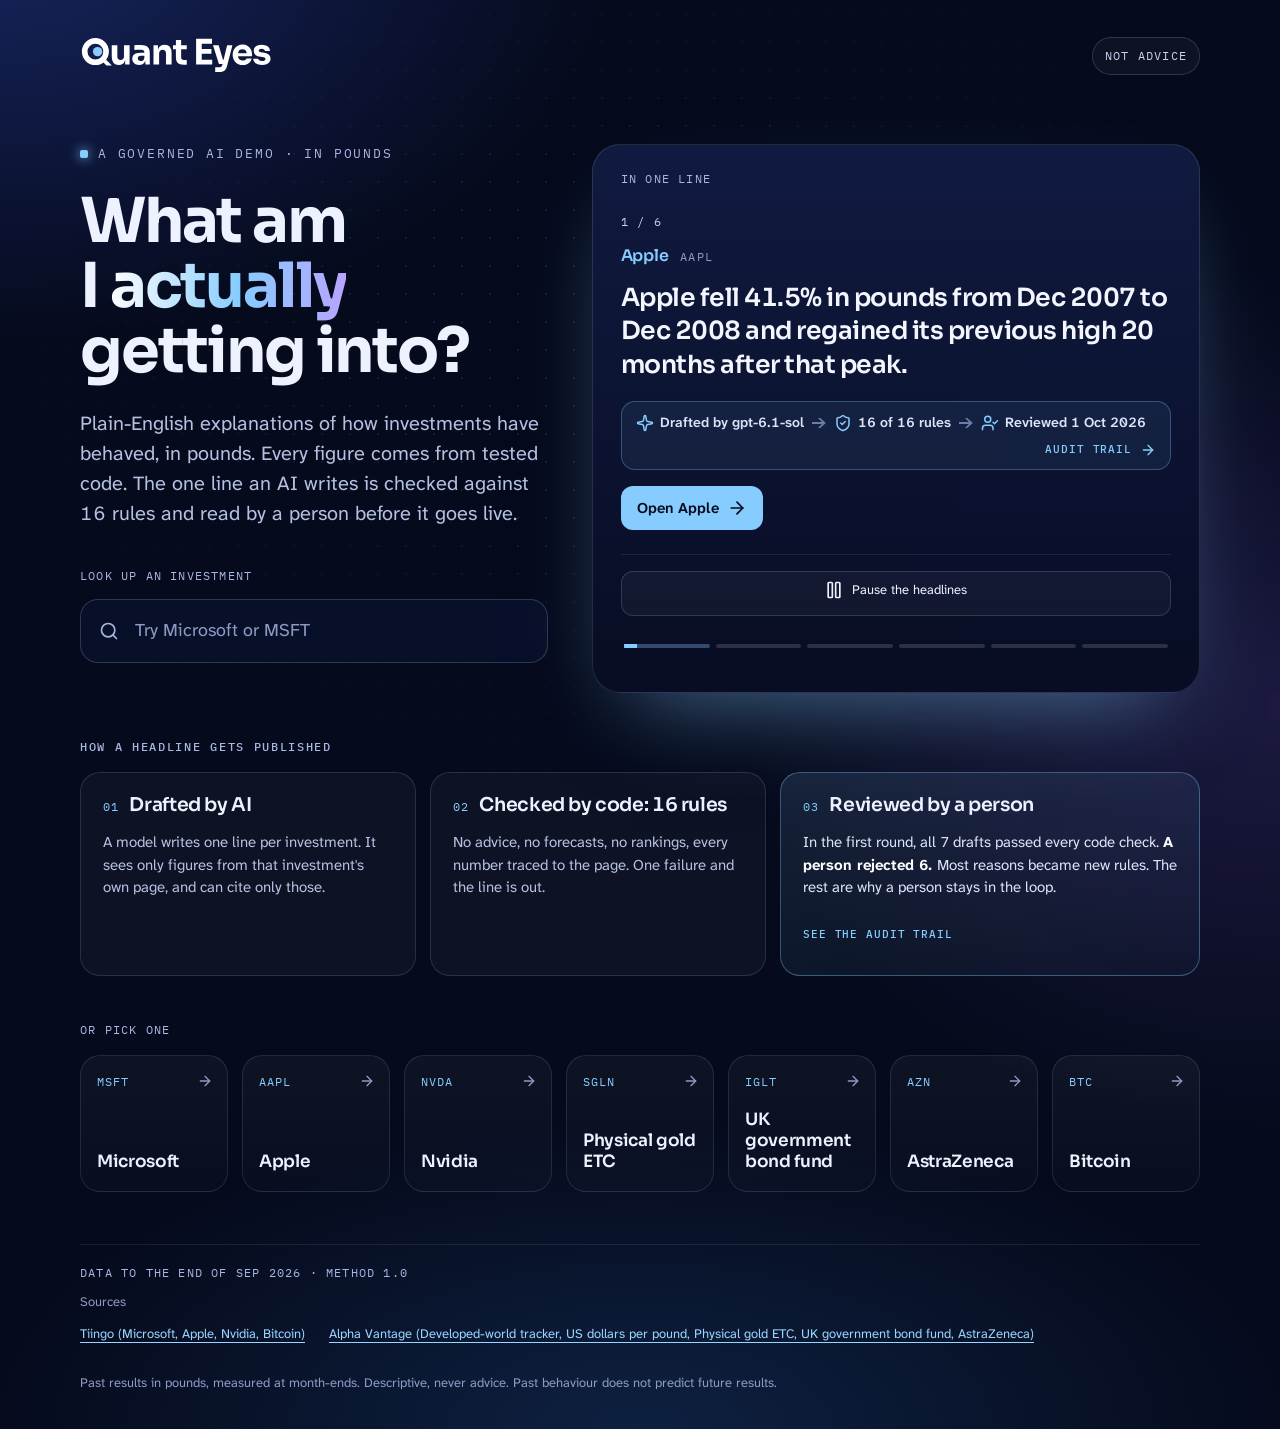
==== commit 301ec862: "Task 10h: landing hint to the audit trail and Try guided mode link in every drawer; landing rebuilt" ====
--- a/site/index.html
+++ b/site/index.html
@@ -191,6 +191,10 @@
 <button data-qx="segment" data-qx-key="iglt" data-qx-attr="aria-label" aria-label="Show the headline for UK government bond fund" type="button"></button>
 <button data-qx="segment" data-qx-key="azn" data-qx-attr="aria-label" aria-label="Show the headline for AstraZeneca" type="button"></button>
 <button data-qx="segment" data-qx-key="btc" data-qx-attr="aria-label" aria-label="Show the headline for Bitcoin" type="button"></button>
+</div>
+<div data-layout="hint" hidden>
+<button data-qx="hint-open" type="button">See how this line was checked</button>
+<button data-qx="hint-close" data-qx-attr="aria-label" aria-label="Close the hint" type="button"></button>
 </div>
 </section>
 <section data-layout="gates">
@@ -292,6 +296,7 @@
 <p data-qx="trail-control" data-qx-key="msft.launch.2">Now: Rule 16.</p>
 <p data-qx="trail-round" data-qx-key="msft.launch.3" data-verdict="approved">Round 3 · Approved</p>
 <p data-qx="trail-draft" data-qx-key="msft.launch.3">Microsoft fell 35.5% in pounds from Dec 2007 to Feb 2009, leaving £10,000 invested at the high worth £6,450 at the low.</p>
+<a data-qx="trail-guided" data-qx-key="msft" href="msft/#guided">Try guided mode on Microsoft</a>
 </section>
 <section role="dialog" aria-modal="true" id="trail-aapl" aria-labelledby="trail-title-aapl" hidden>
 <p data-qx="trail-label" data-qx-key="aapl">Audit trail</p>
@@ -336,6 +341,7 @@
 <p data-qx="trail-control" data-qx-key="aapl.launch.2">Now: Rule 16.</p>
 <p data-qx="trail-round" data-qx-key="aapl.launch.3" data-verdict="approved">Round 3 · Approved</p>
 <p data-qx="trail-draft" data-qx-key="aapl.launch.3">Apple fell 41.5% in pounds from Dec 2007 to Dec 2008.</p>
+<a data-qx="trail-guided" data-qx-key="aapl" href="aapl/#guided">Try guided mode on Apple</a>
 </section>
 <section role="dialog" aria-modal="true" id="trail-nvda" aria-labelledby="trail-title-nvda" hidden>
 <p data-qx="trail-label" data-qx-key="nvda">Audit trail</p>
@@ -380,6 +386,7 @@
 <p data-qx="trail-control" data-qx-key="nvda.launch.2">Now: Rule 16 for the pounds. &quot;Bumpy&quot; is still a person&#x27;s call.</p>
 <p data-qx="trail-round" data-qx-key="nvda.launch.3" data-verdict="approved">Round 3 · Approved</p>
 <p data-qx="trail-draft" data-qx-key="nvda.launch.3">Nvidia’s value in pounds fell 72.5% from Sep 2007 to Nov 2008, and its annual volatility was 46.1%.</p>
+<a data-qx="trail-guided" data-qx-key="nvda" href="nvda/#guided">Try guided mode on Nvidia</a>
 </section>
 <section role="dialog" aria-modal="true" id="trail-sgln" aria-labelledby="trail-title-sgln" hidden>
 <p data-qx="trail-label" data-qx-key="sgln">Audit trail</p>
@@ -428,6 +435,7 @@
 <p data-qx="trail-control" data-qx-key="sgln.launch.2">Now: Still a person&#x27;s call. No rule can judge what flatters.</p>
 <p data-qx="trail-round" data-qx-key="sgln.launch.3" data-verdict="approved">Round 3 · Approved</p>
 <p data-qx="trail-draft" data-qx-key="sgln.launch.3">The physical gold fund fell 38.2% in pounds from Aug 2011 to Jul 2015.</p>
+<a data-qx="trail-guided" data-qx-key="sgln" href="sgln/#guided">Try guided mode on Physical gold ETC</a>
 </section>
 <section role="dialog" aria-modal="true" id="trail-iglt" aria-labelledby="trail-title-iglt" hidden>
 <p data-qx="trail-label" data-qx-key="iglt">Audit trail</p>
@@ -470,6 +478,7 @@
 <p data-qx="trail-reason" data-qx-key="iglt.launch.2">Honest. Redrafted again when the prompt changed.</p>
 <p data-qx="trail-round" data-qx-key="iglt.launch.3" data-verdict="approved">Round 3 · Approved</p>
 <p data-qx="trail-draft" data-qx-key="iglt.launch.3">The fund fell 31.9% from May 2020 to Oct 2023 and remained 25.9% below its high at the end of Aug 2026.</p>
+<a data-qx="trail-guided" data-qx-key="iglt" href="iglt/#guided">Try guided mode on UK government bond fund</a>
 </section>
 <section role="dialog" aria-modal="true" id="trail-azn" aria-labelledby="trail-title-azn" hidden>
 <p data-qx="trail-label" data-qx-key="azn">Audit trail</p>
@@ -514,6 +523,7 @@
 <p data-qx="trail-control" data-qx-key="azn.launch.2">Now: Still a person&#x27;s call.</p>
 <p data-qx="trail-round" data-qx-key="azn.launch.3" data-verdict="approved">Round 3 · Approved</p>
 <p data-qx="trail-draft" data-qx-key="azn.launch.3">AstraZeneca fell 41.0% from Aug 2006 to Mar 2008, spending 43 months below its previous high before recovering.</p>
+<a data-qx="trail-guided" data-qx-key="azn" href="azn/#guided">Try guided mode on AstraZeneca</a>
 </section>
 <section role="dialog" aria-modal="true" id="trail-btc" aria-labelledby="trail-title-btc" hidden>
 <p data-qx="trail-label" data-qx-key="btc">Audit trail</p>
@@ -562,6 +572,7 @@
 <p data-qx="trail-control" data-qx-key="btc.launch.2">Now: Rule 16.</p>
 <p data-qx="trail-round" data-qx-key="btc.launch.3" data-verdict="approved">Round 3 · Approved</p>
 <p data-qx="trail-draft" data-qx-key="btc.launch.3">Bitcoin’s volatility was 72.5% a year in pounds, and it fell 74.2% from Dec 2017 to Jan 2019.</p>
+<a data-qx="trail-guided" data-qx-key="btc" href="btc/#guided">Try guided mode on Bitcoin</a>
 </section>
 </div>
 <footer>
--- a/site/assets/site.css
+++ b/site/assets/site.css
@@ -172,6 +172,13 @@
 [data-qx="audit-open"]::after { content: ""; flex: 0 0 16px; width: 16px; height: 16px; background-color: currentColor; -webkit-mask: url("icons/arrow-right.svg") center / contain no-repeat; mask: url("icons/arrow-right.svg") center / contain no-repeat; }
 [data-layout="gate"] > [data-trail] { display: block; margin-top: 12px; padding: 0; border: 0; border-radius: 4px; background: transparent; text-align: left; }
 [data-qx="slide-open"] { margin-top: 16px; width: fit-content; padding: 6px 16px; border-radius: 12px; background: var(--qx-accent); color: var(--qx-ground); font-size: 15px; font-weight: 600; }
+[data-layout="hint"] { position: relative; display: flex; align-items: center; gap: 4px; width: fit-content; max-width: 100%; margin-top: 12px; padding: 4px 6px 4px 12px; border: 1px solid rgba(134, 204, 255, 0.35); border-radius: 999px; background: linear-gradient(180deg, rgba(17, 27, 66, 0.97), rgba(8, 13, 36, 0.98)); box-shadow: 0 12px 30px -18px var(--qx-glow); }
+[data-layout="hint"]::before { content: ""; position: absolute; top: -5px; left: 28px; width: 8px; height: 8px; transform: rotate(45deg); border-top: 1px solid rgba(134, 204, 255, 0.35); border-left: 1px solid rgba(134, 204, 255, 0.35); background: rgba(17, 27, 66, 0.97); }
+[data-qx="hint-open"] { display: flex; align-items: center; justify-content: space-between; gap: 10px; min-width: 0; padding: 6px 4px; border: 0; border-radius: 999px; background: transparent; color: var(--qx-accent); font: 500 12px / 1.6 var(--qx-mono); letter-spacing: 0.08em; text-align: left; text-transform: uppercase; }
+[data-qx="hint-open"]::after, [data-qx="trail-guided"]::after { content: ""; flex: 0 0 16px; width: 16px; height: 16px; background-color: currentColor; -webkit-mask: url("icons/arrow-right.svg") center / contain no-repeat; mask: url("icons/arrow-right.svg") center / contain no-repeat; }
+[data-qx="hint-close"] { position: relative; flex: 0 0 32px; width: 32px; height: 32px; min-width: 32px; min-height: 32px; padding: 0; border-radius: 50%; color: var(--qx-secondary); }
+[data-qx="hint-close"]::before, [data-qx="hint-close"]::after { content: ""; position: absolute; top: 14px; left: 8px; width: 14px; height: 2px; border-radius: 1px; background: currentColor; transform: rotate(45deg); }
+[data-qx="hint-close"]::after { transform: rotate(-45deg); }
 [data-layout="chain"] { display: flex; flex-wrap: wrap; gap: 16px 24px; }
 [data-qx="chain"] { display: flex; gap: 8px; align-items: center; font-size: 11px; letter-spacing: 0.04em; }
 [data-qx="chain"]::before { color: var(--qx-accent); width: 18px; height: 18px; }
@@ -198,6 +205,7 @@
 [data-layout="search-field"]::before { color: var(--qx-label); }
 [data-layout="search-field"]:focus-within { border-color: var(--qx-accent); box-shadow: 0 0 0 4px rgba(134, 204, 255, 0.16), 0 0 40px -8px var(--qx-glow); }
 input[type="search"] { min-width: 0; width: 100%; min-height: 44px; border: 0; background: transparent; }
+input[type="search"]:focus-visible { outline: none; }
 input::placeholder { color: var(--qx-muted); opacity: 1; }
 [data-layout="search"] ul { list-style: none; margin: 10px 0 0; padding: 8px; }
 [data-layout="search"] li > a { display: flex; flex-wrap: wrap; align-items: center; gap: 8px 12px; min-height: 52px; padding: 12px; text-decoration: none; }
@@ -227,6 +235,7 @@
 [role="dialog"][id^="trail-"] > [data-qx="trail-rule"] { grid-column: auto; display: flex; align-items: flex-start; gap: 8px; margin-top: 10px; color: var(--qx-secondary); font-size: 13px; line-height: 1.5; }
 [data-qx="trail-rule"]::before { content: ""; flex: 0 0 16px; width: 16px; height: 16px; margin-top: 2px; color: var(--qx-accent); background-color: currentColor; -webkit-mask: url("icons/shield-check.svg") center / contain no-repeat; mask: url("icons/shield-check.svg") center / contain no-repeat; }
 [data-qx="trail-none"] { margin-top: 12px; color: var(--qx-secondary); font-size: 16px; }
+[data-qx="trail-guided"] { display: flex; align-items: center; justify-content: center; gap: 12px; width: 100%; min-height: 44px; margin-top: 28px; padding: 9px 22px; border: 1px solid rgba(134, 204, 255, 0.30); border-radius: 999px; background: rgba(134, 204, 255, 0.07); color: var(--qx-accent); font-size: 15px; font-weight: 600; text-align: center; text-decoration: none; }
 [data-qx="trail-earlier"] { margin-top: 32px; padding-top: 24px; border-top: 1px solid rgba(255, 255, 255, 0.10); }
 [data-qx="trail-note"] { margin-top: 8px; color: var(--qx-muted); font-size: 14px; line-height: 1.5; }
 [data-qx="trail-review"] { margin-top: 24px; }
@@ -429,6 +438,8 @@
   [data-layout="headlines"], [data-layout="headline"] { border-radius: 24px; padding: 18px 20px 16px; }
   [data-layout="headlines"] [data-qx="headline"] { font-size: 21px; line-height: 1.36; }
   [data-layout="headlines"] > article { padding-block: 20px; }
+  [data-layout="hint"] { width: 100%; }
+  [data-qx="hint-open"] { flex: 1; }
   [data-layout="tile-grid"] { grid-template-columns: repeat(2, minmax(0, 1fr)); gap: 10px; }
   [data-layout="tile-grid"] > a { min-height: 76px; padding: 12px 14px; border-radius: 16px; gap: 10px; }
   [data-layout="tile-grid"] > a::after { right: 12px; top: 13px; }
@@ -540,6 +551,7 @@
   body > div:has(> [role="dialog"][id^="trail-"]):not([hidden]) { animation: qx-trail-fade 240ms ease-out 1; }
   [role="dialog"][id^="trail-"]:not([hidden]) { animation: qx-trail-slide 240ms ease-out 1; }
   .qx-guided-enter { animation: qx-guided-enter 300ms ease-out 1; }
+  .qx-hint-enter { animation: qx-hint-enter 300ms ease-out 1, qx-chain-light 700ms ease-out 1; }
   .qx-grow > [data-qx="size"] { transform-origin: left center; animation: qx-grow-x 1.2s cubic-bezier(0.2, 0.7, 0.2, 1) 1; }
   .qx-drain > [data-qx="size"] { animation: qx-drain 1.2s cubic-bezier(0.333333, 1, 0.666667, 1) 1; }
   .qx-timeline > [data-qx="size"] { transform-origin: left center; animation: qx-grow-x 0.6s ease-out 1 backwards; }
@@ -555,6 +567,7 @@
   @keyframes qx-trail-fade { from { background-color: rgba(3, 6, 18, 0); } to { background-color: rgba(3, 6, 18, 0.72); } }
   @keyframes qx-trail-slide { from { transform: translateX(100%); } to { transform: translateX(0); } }
   @keyframes qx-guided-enter { from { opacity: 0; transform: translateY(16px); } to { opacity: 1; transform: translateY(0); } }
+  @keyframes qx-hint-enter { from { opacity: 0; transform: translateY(8px); } to { opacity: 1; transform: translateY(0); } }
   @keyframes qx-grow-y { from { transform: scaleY(0); } to { transform: scaleY(1); } }
   @keyframes qx-drain { from { width: 100%; } to { width: calc(var(--qx-size) * 100%); } }
   @keyframes qx-correlation { from { left: 50%; } to { left: calc(var(--qx-size) * 100%); } }
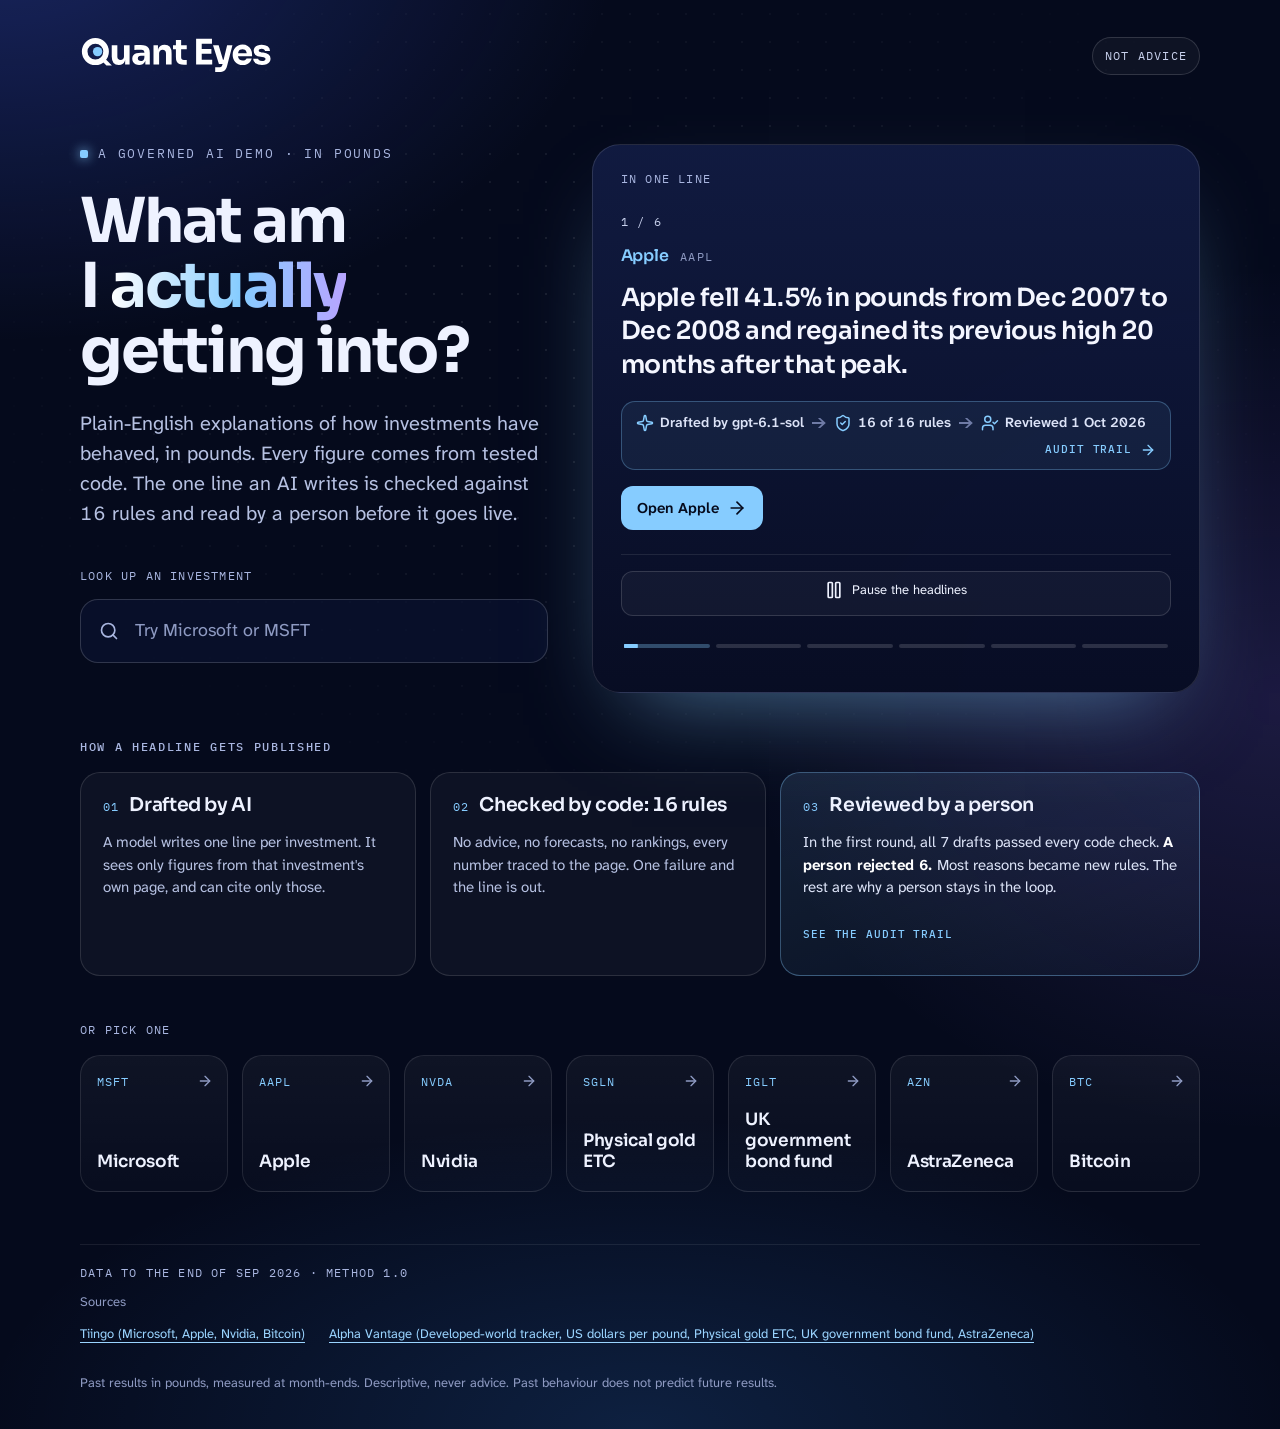
==== commit 54f8a1c0: "Task 10i: callout outside the headline card to the asset page, callout to the Guided toggle on asset" ====
--- a/site/index.html
+++ b/site/index.html
@@ -193,7 +193,7 @@
 <button data-qx="segment" data-qx-key="btc" data-qx-attr="aria-label" aria-label="Show the headline for Bitcoin" type="button"></button>
 </div>
 <div data-layout="hint" hidden>
-<button data-qx="hint-open" type="button">See how this line was checked</button>
+<button data-qx="hint-open" type="button">See the full story behind this line</button>
 <button data-qx="hint-close" data-qx-attr="aria-label" aria-label="Close the hint" type="button"></button>
 </div>
 </section>
--- a/site/assets/site.css
+++ b/site/assets/site.css
@@ -172,13 +172,15 @@
 [data-qx="audit-open"]::after { content: ""; flex: 0 0 16px; width: 16px; height: 16px; background-color: currentColor; -webkit-mask: url("icons/arrow-right.svg") center / contain no-repeat; mask: url("icons/arrow-right.svg") center / contain no-repeat; }
 [data-layout="gate"] > [data-trail] { display: block; margin-top: 12px; padding: 0; border: 0; border-radius: 4px; background: transparent; text-align: left; }
 [data-qx="slide-open"] { margin-top: 16px; width: fit-content; padding: 6px 16px; border-radius: 12px; background: var(--qx-accent); color: var(--qx-ground); font-size: 15px; font-weight: 600; }
-[data-layout="hint"] { position: relative; display: flex; align-items: center; gap: 4px; width: fit-content; max-width: 100%; margin-top: 12px; padding: 4px 6px 4px 12px; border: 1px solid rgba(134, 204, 255, 0.35); border-radius: 999px; background: linear-gradient(180deg, rgba(17, 27, 66, 0.97), rgba(8, 13, 36, 0.98)); box-shadow: 0 12px 30px -18px var(--qx-glow); }
-[data-layout="hint"]::before { content: ""; position: absolute; top: -5px; left: 28px; width: 8px; height: 8px; transform: rotate(45deg); border-top: 1px solid rgba(134, 204, 255, 0.35); border-left: 1px solid rgba(134, 204, 255, 0.35); background: rgba(17, 27, 66, 0.97); }
-[data-qx="hint-open"] { display: flex; align-items: center; justify-content: space-between; gap: 10px; min-width: 0; padding: 6px 4px; border: 0; border-radius: 999px; background: transparent; color: var(--qx-accent); font: 500 12px / 1.6 var(--qx-mono); letter-spacing: 0.08em; text-align: left; text-transform: uppercase; }
-[data-qx="hint-open"]::after, [data-qx="trail-guided"]::after { content: ""; flex: 0 0 16px; width: 16px; height: 16px; background-color: currentColor; -webkit-mask: url("icons/arrow-right.svg") center / contain no-repeat; mask: url("icons/arrow-right.svg") center / contain no-repeat; }
-[data-qx="hint-close"] { position: relative; flex: 0 0 32px; width: 32px; height: 32px; min-width: 32px; min-height: 32px; padding: 0; border-radius: 50%; color: var(--qx-secondary); }
-[data-qx="hint-close"]::before, [data-qx="hint-close"]::after { content: ""; position: absolute; top: 14px; left: 8px; width: 14px; height: 2px; border-radius: 1px; background: currentColor; transform: rotate(45deg); }
-[data-qx="hint-close"]::after { transform: rotate(-45deg); }
+.qx-headline-callout { position: relative; min-width: 0; grid-column: 2; grid-row: 1; }
+[data-layout="hint"], [data-layout="guided-hint"] { position: relative; display: flex; align-items: center; gap: 4px; width: fit-content; max-width: 100%; padding: 4px 6px 4px 12px; border: 1px solid rgba(134, 204, 255, 0.35); border-radius: 999px; background: linear-gradient(180deg, rgba(17, 27, 66, 0.97), rgba(8, 13, 36, 0.98)); box-shadow: 0 12px 30px -18px var(--qx-glow); }
+.qx-headline-callout > [data-layout="hint"] { position: absolute; right: calc(100% + 16px); bottom: 24px; width: min(360px, calc(100% * 10 / 13 + 20px)); max-width: none; }
+[data-layout="hint"]::before, [data-layout="guided-hint"]::before { content: ""; position: absolute; top: calc(50% - 4px); right: -5px; width: 8px; height: 8px; transform: rotate(45deg); border-top: 1px solid rgba(134, 204, 255, 0.35); border-right: 1px solid rgba(134, 204, 255, 0.35); background: #0C1435; }
+[data-qx="hint-open"], [data-qx="guided-hint-open"] { display: flex; flex: 1; align-items: center; justify-content: space-between; gap: 10px; min-width: 0; padding: 6px 4px; border: 0; border-radius: 999px; background: transparent; color: var(--qx-accent); font: 500 12px / 1.6 var(--qx-mono); letter-spacing: 0.08em; text-align: left; text-transform: uppercase; }
+[data-qx="hint-open"]::after, [data-qx="guided-hint-open"]::after, [data-qx="trail-guided"]::after { content: ""; flex: 0 0 16px; width: 16px; height: 16px; background-color: currentColor; -webkit-mask: url("icons/arrow-right.svg") center / contain no-repeat; mask: url("icons/arrow-right.svg") center / contain no-repeat; }
+[data-qx="hint-close"], [data-qx="guided-hint-close"] { position: relative; flex: 0 0 32px; width: 32px; height: 32px; min-width: 32px; min-height: 32px; padding: 0; border-radius: 50%; color: var(--qx-secondary); }
+[data-qx="hint-close"]::before, [data-qx="hint-close"]::after, [data-qx="guided-hint-close"]::before, [data-qx="guided-hint-close"]::after { content: ""; position: absolute; top: 14px; left: 8px; width: 14px; height: 2px; border-radius: 1px; background: currentColor; transform: rotate(45deg); }
+[data-qx="hint-close"]::after, [data-qx="guided-hint-close"]::after { transform: rotate(-45deg); }
 [data-layout="chain"] { display: flex; flex-wrap: wrap; gap: 16px 24px; }
 [data-qx="chain"] { display: flex; gap: 8px; align-items: center; font-size: 11px; letter-spacing: 0.04em; }
 [data-qx="chain"]::before { color: var(--qx-accent); width: 18px; height: 18px; }
@@ -357,6 +359,9 @@
 [data-qx="more-text"] { color: #B6C1E2; font-size: 15px; line-height: 1.6; }
 /* Guided controls reveal only existing page content, with a single current card. */
 [data-layout="guided-controls"] { display: flex; flex-direction: column; align-items: center; gap: 24px; width: 100%; }
+[data-layout="guided-controls"]:has(> [data-layout="guided-hint"]:not([hidden])) { flex-direction: row; justify-content: center; }
+[data-layout="guided-controls"] > [data-layout="guided-hint"] { flex: 0 1 330px; }
+[data-layout="guided-controls"] > [data-layout="guided-mode"] { flex-shrink: 0; }
 [data-layout="guided-mode"] { display: inline-flex; gap: 4px; padding: 4px; border: 1px solid rgba(255, 255, 255, 0.12); border-radius: 999px; background: rgba(5, 10, 28, 0.55); }
 [data-layout="guided-mode"] > button { min-width: 100px; padding: 8px 20px; border: 1px solid transparent; border-radius: 999px; background: transparent; color: var(--qx-secondary); font-size: 15px; font-weight: 600; }
 [data-layout="guided-mode"] > button[aria-pressed="true"] { border-color: rgba(134, 204, 255, 0.30); background: rgba(134, 204, 255, 0.12); color: var(--qx-accent); box-shadow: inset 0 0 20px rgba(134, 204, 255, 0.04); }
@@ -399,6 +404,11 @@
   [data-layout="rail-links"] > a:hover, summary:hover { background-color: rgba(255, 255, 255, 0.05); }
 }
 
+@media (min-width: 1024px) {
+  main[data-layout="landing"]:has(.qx-headline-callout > [data-layout="hint"]:not([hidden])) [data-layout="landing-intro"] { padding-bottom: 112px; }
+  .qx-headline-callout:has(> [data-layout="hint"]:not([hidden])) { align-self: stretch; }
+  .qx-headline-callout:has(> [data-layout="hint"]:not([hidden])) > [data-layout="headlines"] { height: 100%; }
+}
 @media (max-width: 1199px) {
   body > header, main, footer { width: calc(100% - 80px); }
   [data-layout="asset-body"] { grid-template-columns: 220px minmax(0, 1fr); gap: 28px; }
@@ -410,6 +420,9 @@
 }
 @media (max-width: 1023px) {
   main[data-layout="landing"] { grid-template-columns: minmax(0, 1fr); padding-top: 40px; gap: 32px; }
+  .qx-headline-callout { grid-column: auto; grid-row: auto; }
+  .qx-headline-callout > [data-layout="hint"] { position: relative; right: auto; bottom: auto; width: 100%; margin-bottom: 16px; }
+  .qx-headline-callout > [data-layout="hint"]::before { top: auto; right: auto; bottom: -5px; left: 28px; border-top: 0; border-bottom: 1px solid rgba(134, 204, 255, 0.35); background: rgba(8, 13, 36, 0.98); }
   [data-layout="gates-grid"] { grid-template-columns: minmax(0, 1fr); }
   [data-layout="landing-intro"] { max-width: 650px; }
   [data-layout="asset-intro"] { grid-template-columns: minmax(0, 1fr); gap: 28px; }
@@ -438,8 +451,7 @@
   [data-layout="headlines"], [data-layout="headline"] { border-radius: 24px; padding: 18px 20px 16px; }
   [data-layout="headlines"] [data-qx="headline"] { font-size: 21px; line-height: 1.36; }
   [data-layout="headlines"] > article { padding-block: 20px; }
-  [data-layout="hint"] { width: 100%; }
-  [data-qx="hint-open"] { flex: 1; }
+  [data-layout="hint"], [data-layout="guided-hint"] { width: 100%; }
   [data-layout="tile-grid"] { grid-template-columns: repeat(2, minmax(0, 1fr)); gap: 10px; }
   [data-layout="tile-grid"] > a { min-height: 76px; padding: 12px 14px; border-radius: 16px; gap: 10px; }
   [data-layout="tile-grid"] > a::after { right: 12px; top: 13px; }
@@ -498,6 +510,9 @@
   .qx-guided [data-layout="asset-body"] { margin-top: 24px; }
   .qx-guided [data-layout="cards"] { gap: 20px; }
   [data-layout="guided-controls"] { gap: 16px; }
+  [data-layout="guided-controls"]:has(> [data-layout="guided-hint"]:not([hidden])) { flex-direction: column; }
+  [data-layout="guided-controls"] > [data-layout="guided-hint"] { flex-basis: auto; }
+  [data-layout="guided-hint"]::before { top: auto; right: auto; bottom: -5px; left: calc(50% - 62px); border-top: 0; border-bottom: 1px solid rgba(134, 204, 255, 0.35); background: rgba(8, 13, 36, 0.98); }
   .qx-guided [data-layout="guided-track"] { grid-template-columns: auto minmax(0, 1fr) auto; gap: 12px; }
   [data-layout="guided-steps"] { position: relative; grid-column: 1 / -1; grid-row: 1; justify-content: space-between; padding-bottom: 24px; }
   [data-layout="guided-step"] { position: static; flex: 0 0 44px; }
